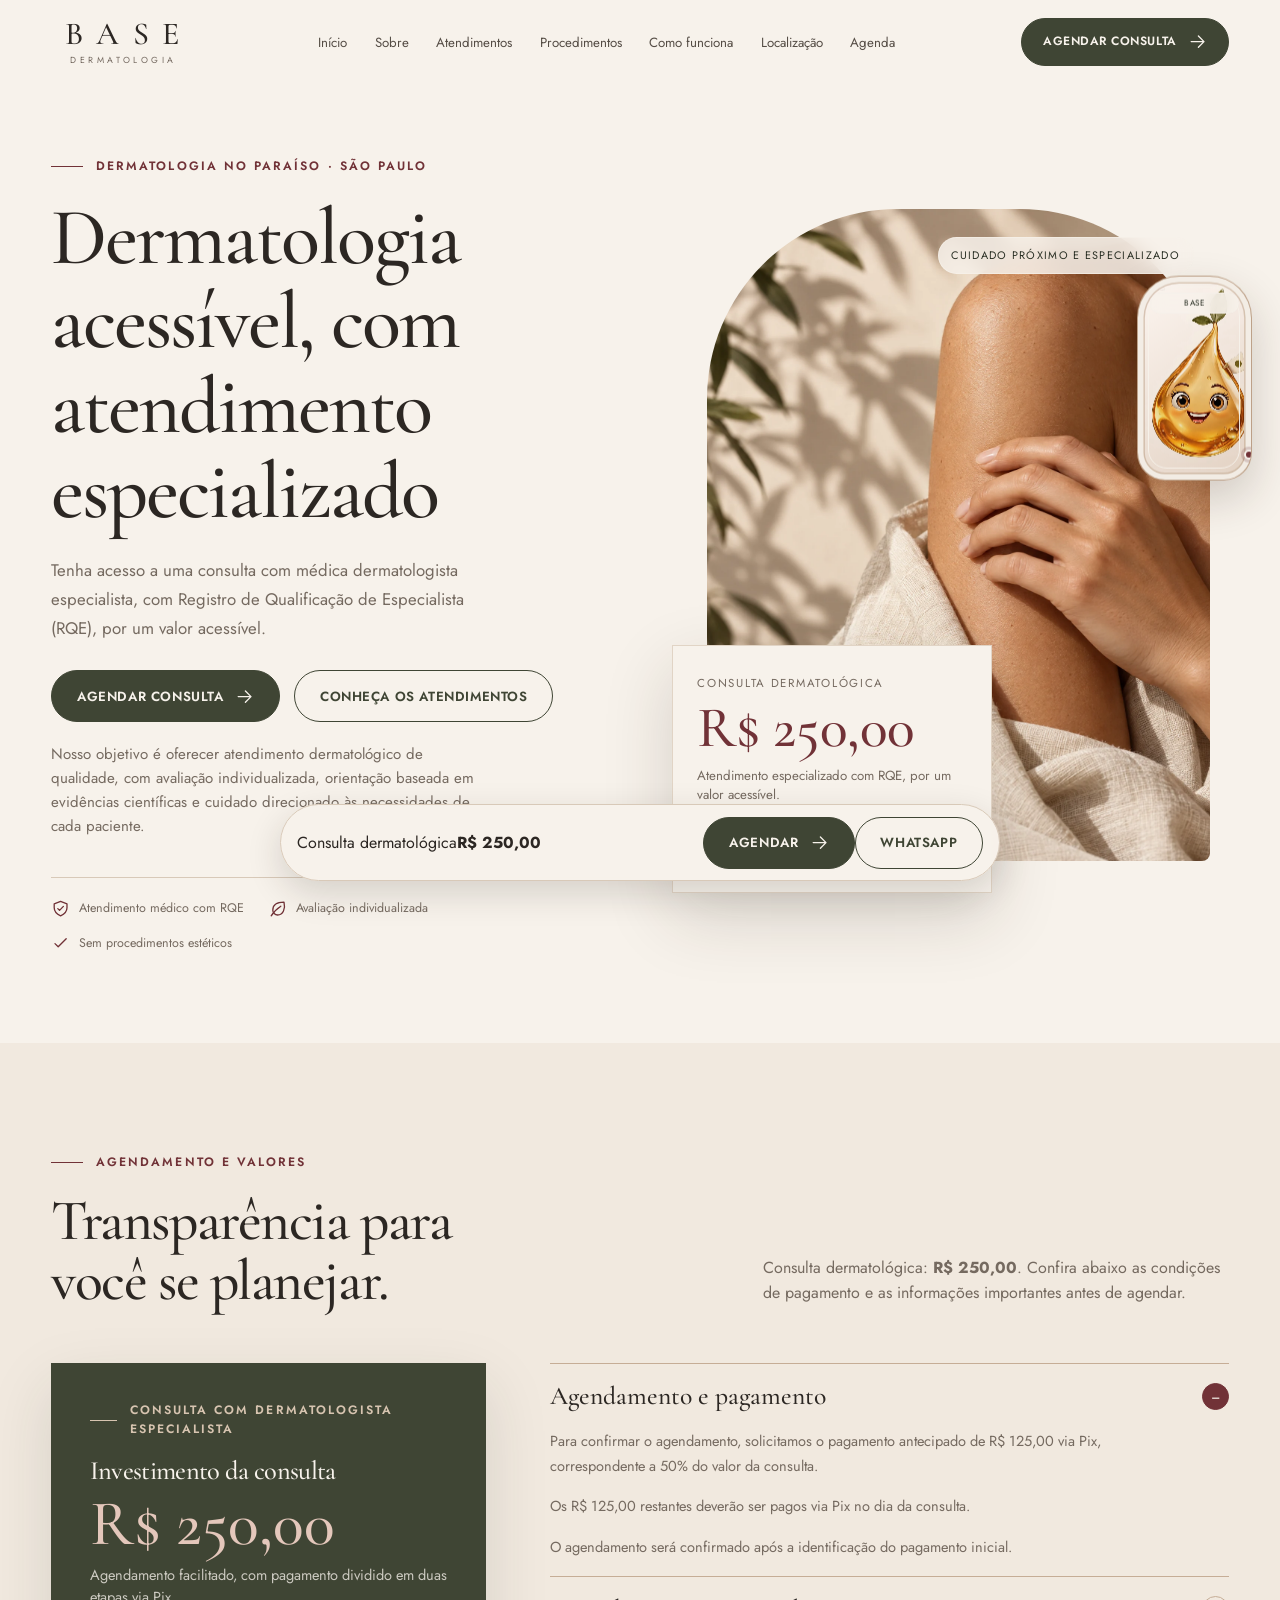
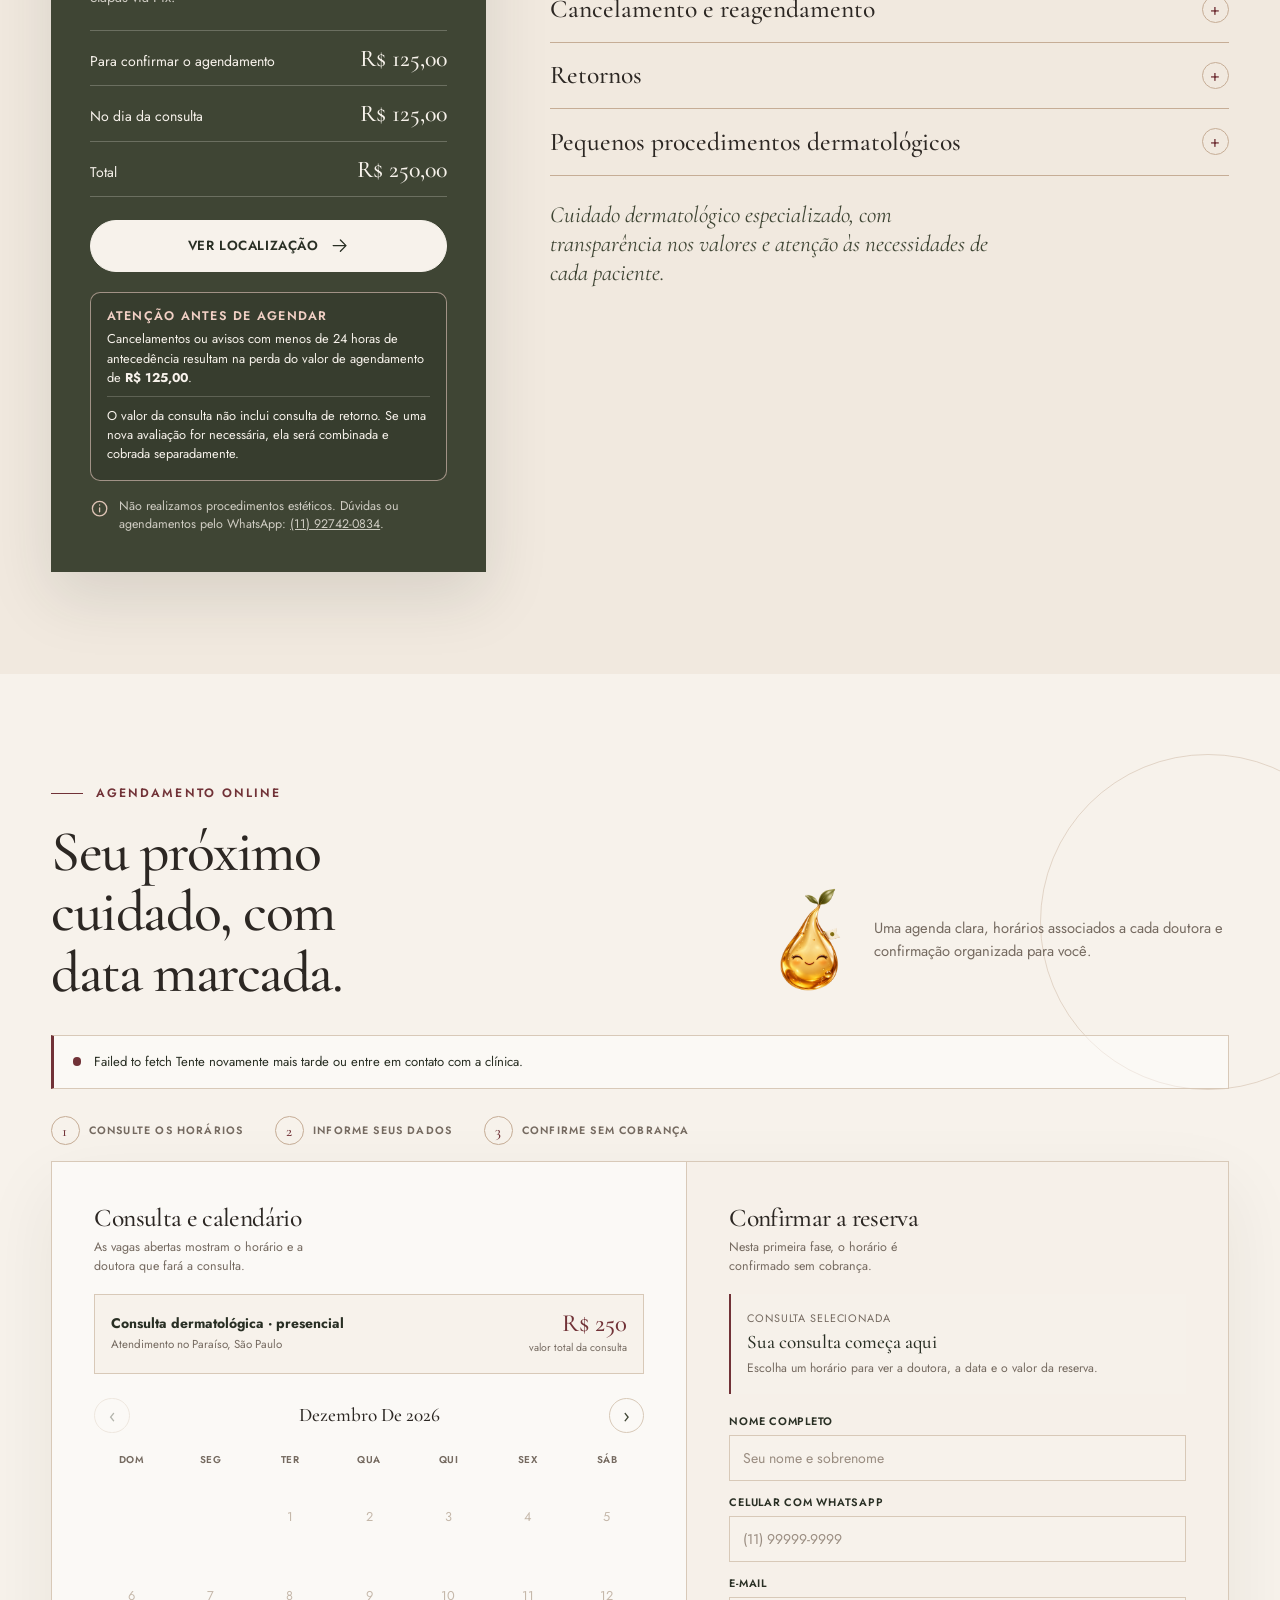
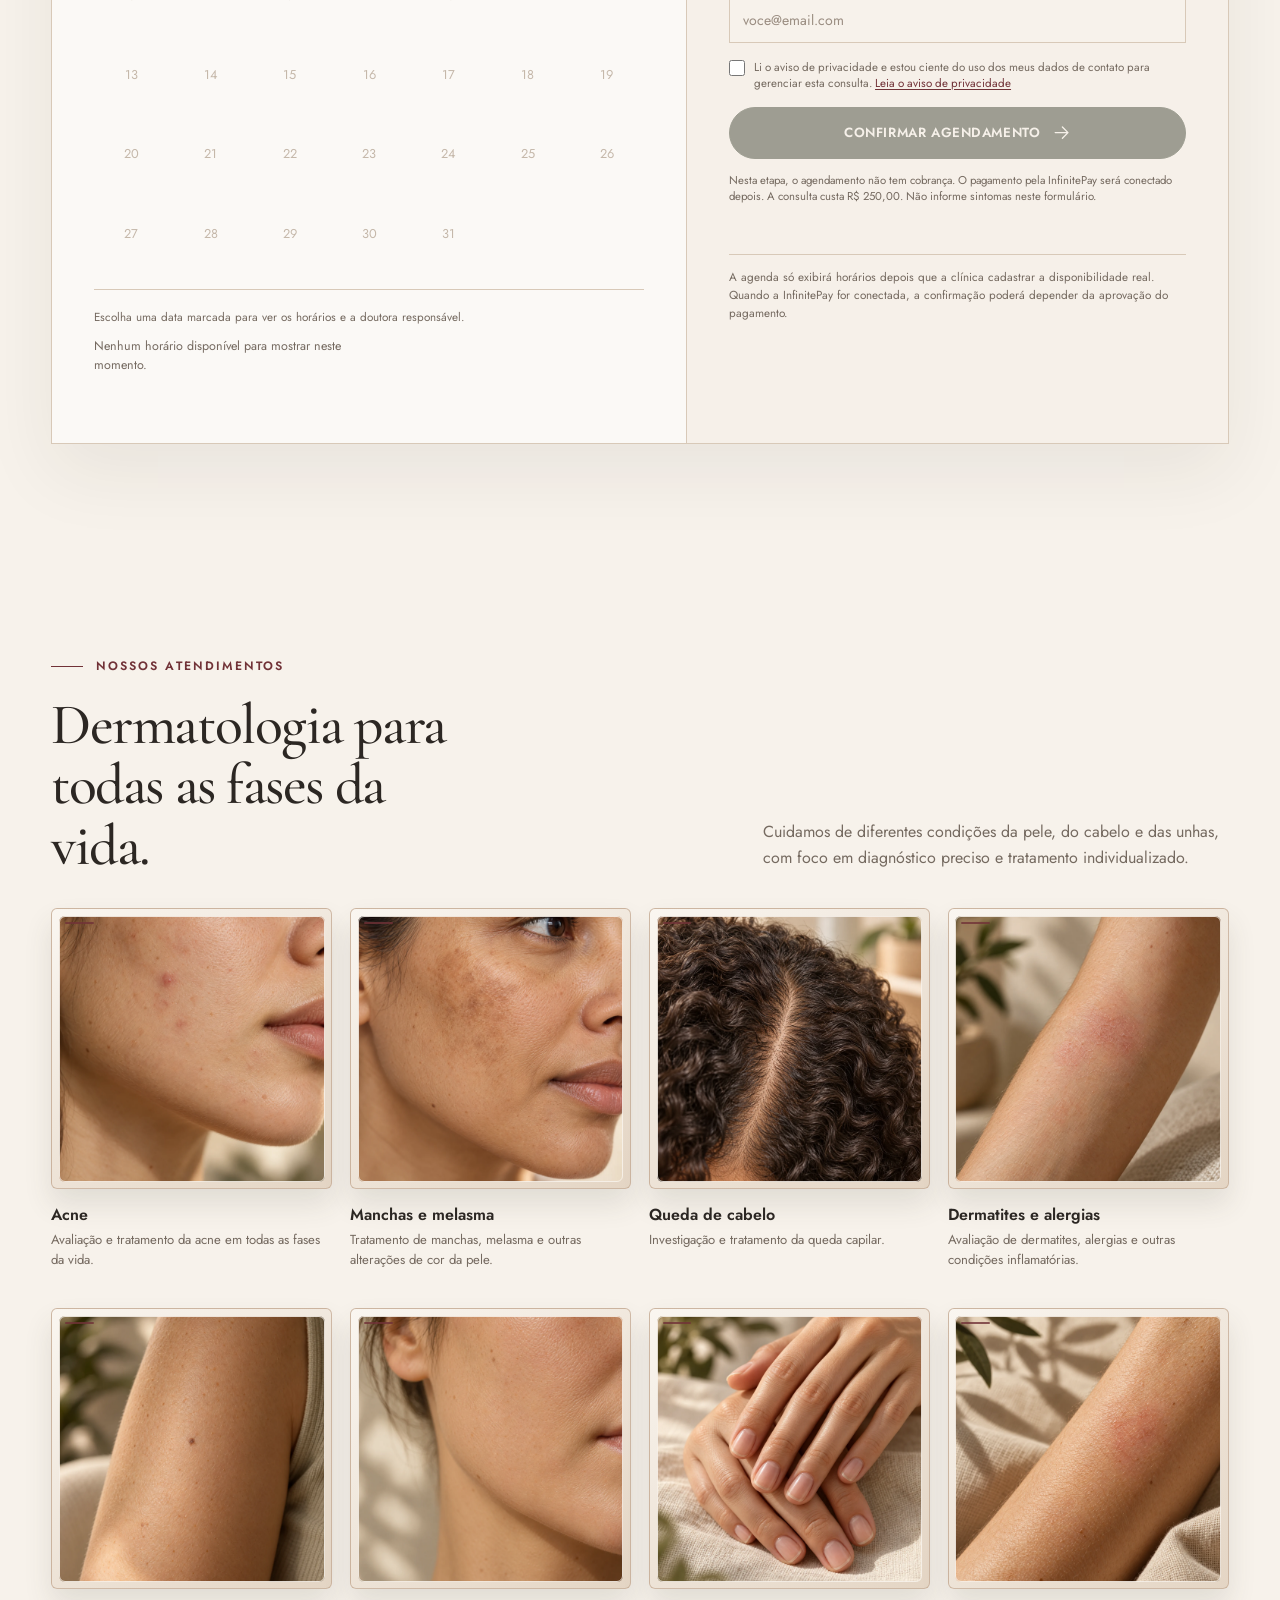
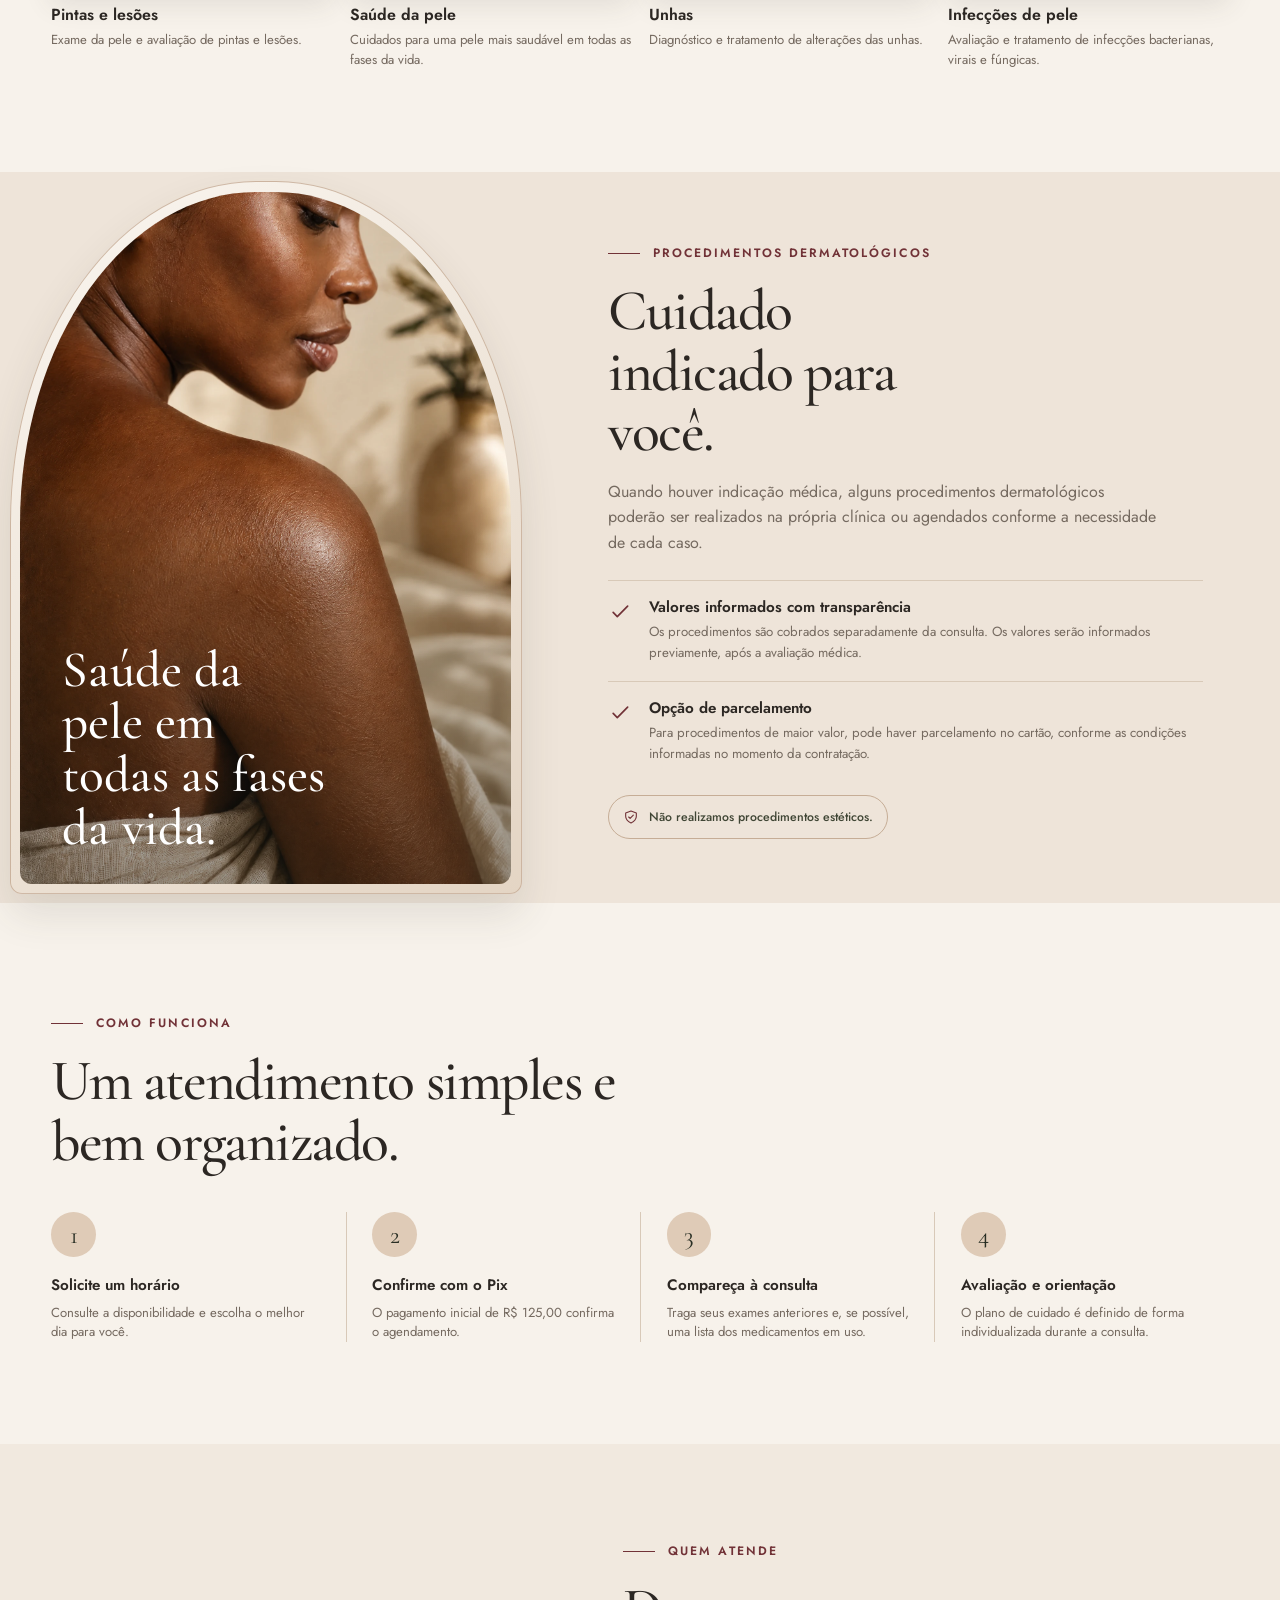
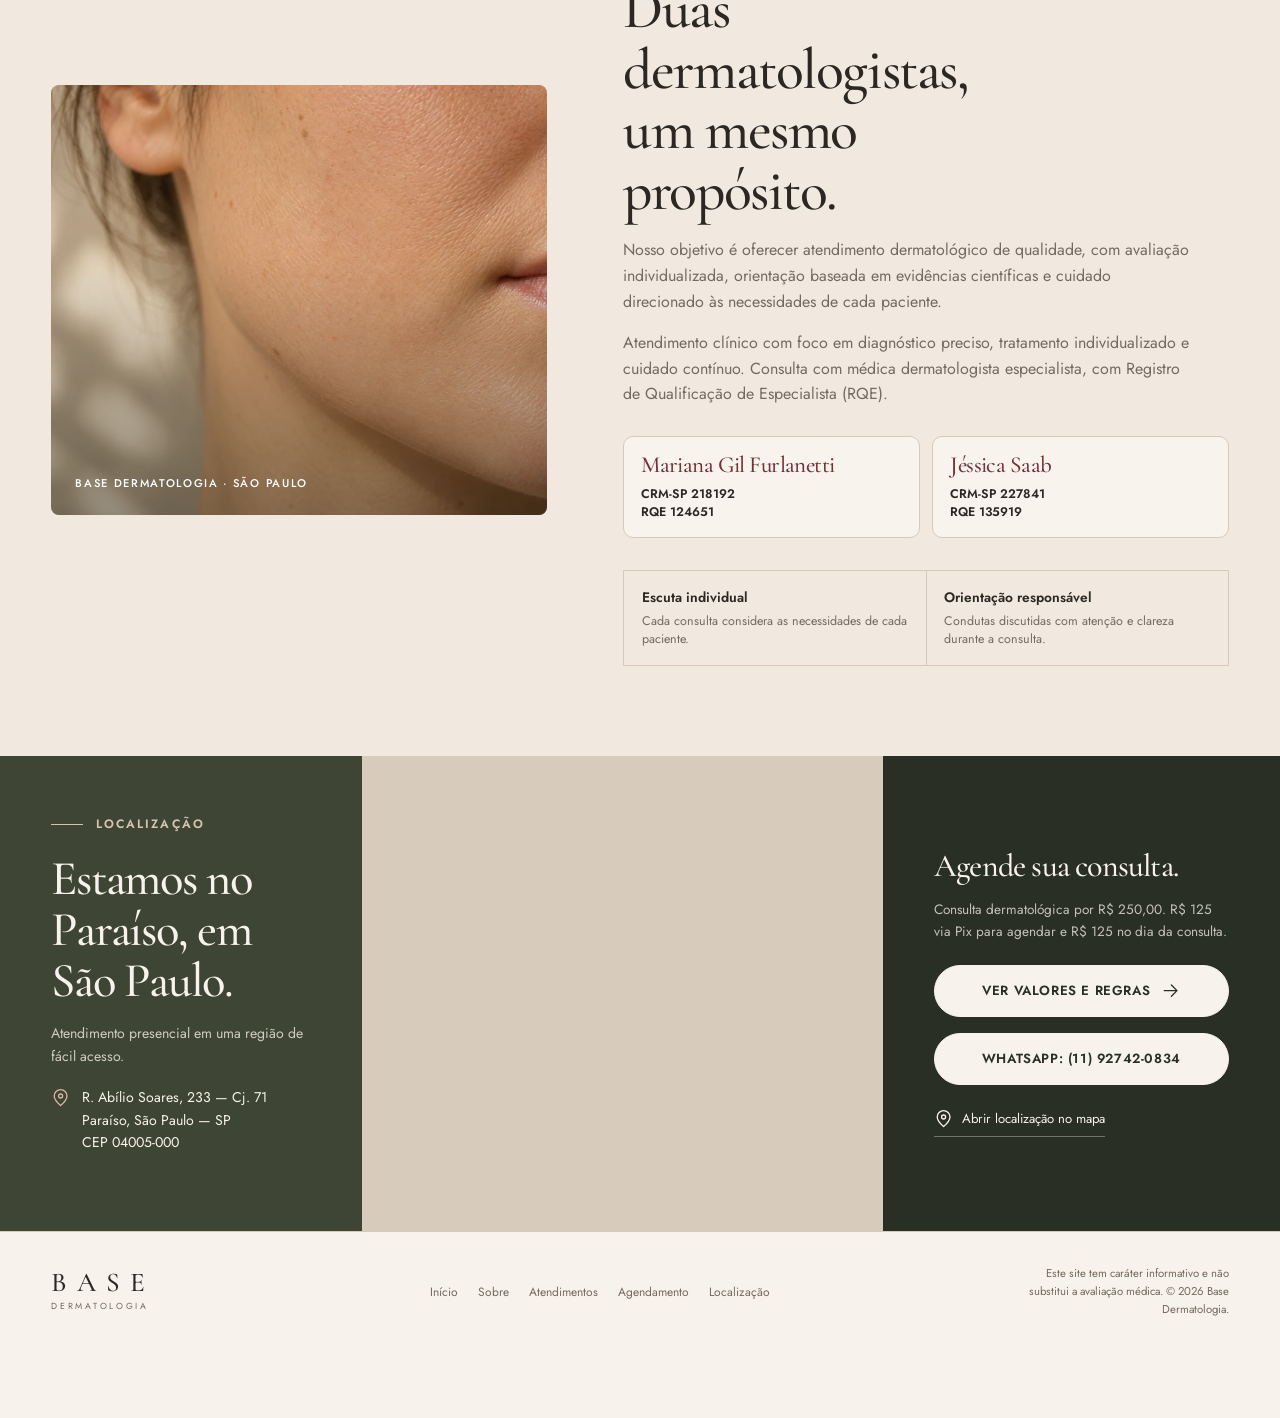
==== index.html @ edaff23e "Implementar agenda Supabase sem pagamento" ====
<!doctype html>
<html lang="pt-BR">
<head>
  <meta charset="utf-8">
  <meta name="viewport" content="width=device-width, initial-scale=1">
  <meta name="theme-color" content="#f7f2eb">
  <meta name="description" content="Dermatologia acessível, com atendimento especializado e cuidado individualizado. Consulta dermatológica por R$ 250,00 no Paraíso, São Paulo.">
  <meta property="og:title" content="Base Dermatologia | Cuidado especializado e acessível">
  <meta property="og:description" content="Atendimento dermatológico de qualidade, com avaliação individualizada e transparência nos valores.">
  <meta property="og:type" content="website">
  <title>Base Dermatologia | Dermatologia acessível, com atendimento especializado</title>
  <link rel="preconnect" href="https://fonts.googleapis.com">
  <link rel="preconnect" href="https://fonts.gstatic.com" crossorigin>
  <link href="https://fonts.googleapis.com/css2?family=Cormorant+Garamond:wght@400;500;600&family=Jost:wght@300;400;500;600&display=swap" rel="stylesheet">
  <link rel="icon" href="data:image/svg+xml,%3Csvg xmlns='http://www.w3.org/2000/svg' viewBox='0 0 64 64'%3E%3Crect width='64' height='64' rx='16' fill='%233f4534'/%3E%3Ctext x='32' y='44' font-family='Georgia,serif' font-size='38' text-anchor='middle' fill='%23f7f2eb'%3EB%3C/text%3E%3C/svg%3E">
  <link rel="stylesheet" href="./styles/agenda.css">
  <style>
    :root{--paper:#f7f2eb;--cream:#f1e9df;--sand:#e4d5c4;--clay:#c6ad96;--olive:#3f4534;--olive-deep:#292f24;--wine:#713237;--ink:#2c2723;--muted:#756a60;--line:#d8c9b8;--serif:"Cormorant Garamond",Georgia,"Times New Roman",serif;--sans:"Jost","Helvetica Neue",Arial,sans-serif;--wrap:1280px;--gutter:clamp(1.2rem,4vw,3.5rem);--radius:8px}
    *,*::before,*::after{box-sizing:border-box}html{scroll-behavior:smooth;scroll-padding-top:92px;-webkit-text-size-adjust:100%}body{margin:0;background:var(--paper);color:var(--ink);font:16px/1.6 var(--sans);-webkit-font-smoothing:antialiased;text-rendering:optimizeLegibility}body.menu-open{overflow:hidden}img{display:block;max-width:100%}a{color:inherit}button{font:inherit}h1,h2,h3,p{margin-top:0}h1,h2,h3{font-family:var(--serif);font-weight:500;line-height:1.05;letter-spacing:-.025em}h1{font-size:clamp(3.3rem,6.3vw,6rem);max-width:11ch;margin-bottom:1.45rem}h2{font-size:clamp(2.7rem,4.5vw,4.4rem);margin-bottom:1rem}h3{font-size:1.65rem;margin-bottom:.45rem}p{margin-bottom:1rem}:focus-visible{outline:2px solid var(--wine);outline-offset:4px;border-radius:3px}.wrap{width:min(100%,var(--wrap));margin-inline:auto;padding-inline:var(--gutter)}.sr-only{position:absolute;width:1px;height:1px;padding:0;margin:-1px;overflow:hidden;clip:rect(0,0,0,0);white-space:nowrap;border:0}.icon{width:1.2rem;height:1.2rem;flex:none;fill:none;stroke:currentColor;stroke-width:1.65;stroke-linecap:round;stroke-linejoin:round}.eyebrow{display:inline-flex;align-items:center;gap:.8rem;color:var(--wine);font-size:.76rem;font-weight:600;letter-spacing:.17em;text-transform:uppercase;margin-bottom:1.15rem}.eyebrow::before{content:"";width:2rem;height:1px;background:currentColor}.btn{min-height:52px;display:inline-flex;align-items:center;justify-content:center;gap:.7rem;padding:.82rem 1.55rem;border:1px solid var(--olive);border-radius:999px;background:var(--olive);color:var(--paper);font-size:.83rem;font-weight:600;letter-spacing:.045em;text-decoration:none;text-transform:uppercase;transition:background .2s,border-color .2s,color .2s,transform .2s}.btn:hover{background:var(--olive-deep);border-color:var(--olive-deep);transform:translateY(-1px)}.btn--outline{background:transparent;color:var(--olive)}.btn--outline:hover{background:var(--olive);color:var(--paper)}.btn--light{background:var(--paper);border-color:var(--paper);color:var(--olive-deep)}.btn--light:hover{background:var(--sand);border-color:var(--sand);color:var(--olive-deep)}

    /* Header */
    .site-header{position:sticky;top:0;z-index:30;background:rgba(247,242,235,.95);backdrop-filter:blur(16px);border-bottom:1px solid transparent;transition:border-color .25s,box-shadow .25s}.site-header.is-scrolled{border-color:var(--line);box-shadow:0 8px 28px rgba(40,32,24,.05)}.header-inner{min-height:84px;display:flex;align-items:center;justify-content:space-between;gap:1.5rem}.brand{display:inline-flex;flex-direction:column;align-items:center;text-decoration:none;line-height:1;color:var(--ink);min-width:130px}.brand-name{font:500 2rem/.9 var(--serif);letter-spacing:.42em;padding-left:.42em}.brand-sub{font-size:.55rem;letter-spacing:.39em;padding-left:.39em;color:var(--muted);margin-top:.45rem}.main-nav ul{display:flex;align-items:center;gap:clamp(1rem,2.15vw,2.2rem);list-style:none;margin:0;padding:0}.main-nav a{position:relative;text-decoration:none;font-size:.83rem;color:#554d45;padding:.55rem 0;white-space:nowrap}.main-nav a::after{position:absolute;content:"";inset-inline:0;bottom:.15rem;height:1px;background:var(--wine);transform:scaleX(0);transform-origin:left;transition:transform .2s}.main-nav a:hover::after{transform:scaleX(1)}.header-cta{min-height:46px;padding-inline:1.3rem;font-size:.75rem;white-space:nowrap}.menu-toggle{display:none;width:44px;height:44px;align-items:center;justify-content:center;border:1px solid var(--line);border-radius:50%;background:transparent;color:var(--olive);cursor:pointer}

    /* Hero */
    .hero{overflow:hidden;padding:clamp(2.2rem,5vw,5rem) 0 clamp(4rem,7vw,7rem)}.hero-grid{display:grid;grid-template-columns:minmax(0,1fr) minmax(390px,.9fr);gap:clamp(2.6rem,6vw,6.6rem);align-items:center}.hero-copy .lead{max-width:46ch;color:var(--muted);font-size:clamp(1.05rem,1.28vw,1.22rem);line-height:1.7;margin:0 0 1.75rem}.hero-copy .purpose{max-width:48ch;color:var(--muted);font-size:.94rem;margin:1.25rem 0 0}.hero-actions{display:flex;flex-wrap:wrap;align-items:center;gap:.9rem}.hero-proof{display:flex;flex-wrap:wrap;gap:1rem 1.5rem;margin:2.4rem 0 0;padding:1.3rem 0 0;border-top:1px solid var(--line);list-style:none}.hero-proof li{display:flex;align-items:center;gap:.55rem;color:var(--muted);font-size:.78rem;line-height:1.35}.hero-proof .icon{color:var(--wine);width:1.2rem;height:1.2rem}.hero-visual{position:relative;min-width:0;padding:0 1.2rem 2rem 0}.hero-photo{position:relative;z-index:0;display:block;width:100%;height:clamp(470px,51vw,660px);object-fit:cover;object-position:center;border-radius:190px 190px var(--radius) var(--radius);background:var(--sand)}.site-mascot-frame{position:fixed;z-index:24;top:42%;right:clamp(.8rem,2.2vw,2rem);width:clamp(92px,9vw,126px);aspect-ratio:9/16;padding:.42rem;border:1px solid rgba(183,153,128,.9);border-radius:42px 42px 28px 28px;background:linear-gradient(145deg,#fffaf3,#e4d5c4);box-shadow:0 18px 45px rgba(48,36,23,.2),inset 0 0 0 .34rem rgba(247,242,235,.9),inset 0 0 0 .43rem rgba(183,153,128,.5);transform:translateY(-50%);overflow:hidden;transition:transform .25s,box-shadow .25s}.site-mascot-frame::before{position:absolute;z-index:2;inset:.65rem;content:"";border:1px solid rgba(247,242,235,.92);border-radius:30px 30px 19px 19px;pointer-events:none}.site-mascot-frame::after{position:absolute;z-index:3;right:-.18rem;bottom:1.25rem;width:.62rem;height:.62rem;content:"";border:2px solid var(--paper);border-radius:50%;background:var(--wine);box-shadow:0 0 0 3px rgba(113,50,55,.2)}.site-mascot-frame video{display:block;width:100%;height:100%;object-fit:cover;border-radius:32px 32px 21px 21px;background:#fff;mix-blend-mode:multiply}.site-mascot-label{position:absolute;z-index:4;top:1rem;left:.75rem;right:.75rem;padding:.32rem .35rem;border:1px solid rgba(247,242,235,.8);border-radius:999px;background:rgba(247,242,235,.88);color:var(--olive-deep);font-size:.51rem;letter-spacing:.08em;line-height:1.1;text-align:center;text-transform:uppercase;backdrop-filter:blur(8px)}.photo-caption{position:absolute;z-index:3;top:1.8rem;right:2.2rem;padding:.55rem .8rem;border:1px solid rgba(247,242,235,.62);border-radius:999px;background:rgba(247,242,235,.86);backdrop-filter:blur(10px);color:var(--olive-deep);font-size:.68rem;letter-spacing:.12em;text-transform:uppercase}.hero-price{position:absolute;z-index:2;left:-2.2rem;bottom:0;width:min(320px,80%);padding:1.45rem 1.5rem;background:var(--paper);box-shadow:0 24px 65px rgba(48,36,23,.16);border:1px solid rgba(216,201,184,.72)}.hero-price-label{color:var(--muted);font-size:.72rem;letter-spacing:.15em;text-transform:uppercase}.hero-price-value{font:500 3.6rem/1 var(--serif);color:var(--wine);margin:.35rem 0 .5rem}.hero-price-copy{font-size:.83rem;line-height:1.45;color:var(--muted);margin:0}.price-split{display:flex;gap:.6rem;align-items:flex-start;border-top:1px solid var(--line);padding-top:.8rem;margin-top:.9rem;font-size:.79rem;line-height:1.45;color:var(--ink)}.price-split .icon{color:var(--olive);margin-top:.1rem}

    /* Agendamento e informações */
    .booking{background:var(--cream);padding:clamp(4.5rem,8vw,7.4rem) 0}.section-heading{display:grid;grid-template-columns:minmax(0,1fr) minmax(240px,.72fr);gap:2rem 4rem;align-items:end;margin-bottom:clamp(2rem,4vw,3.5rem)}.section-heading h2{max-width:16ch;margin:0}.section-heading p{max-width:48ch;color:var(--muted);margin:0 0 .35rem}.booking-grid{display:grid;grid-template-columns:minmax(290px,.78fr) minmax(0,1.22fr);gap:clamp(2rem,5vw,5rem);align-items:start}.booking-card{position:sticky;top:110px;padding:clamp(1.6rem,3vw,2.4rem);background:var(--olive);color:var(--paper);box-shadow:0 24px 60px rgba(42,47,36,.13)}.booking-card .eyebrow{color:#d7c4b0}.booking-card h3{font-size:1.65rem;color:var(--paper);margin-bottom:.35rem}.booking-price{font:500 clamp(3.5rem,5vw,4.5rem)/1 var(--serif);color:#e4c7bb;margin:.3rem 0 .55rem}.booking-card .sub{color:rgba(247,242,235,.77);font-size:.91rem;line-height:1.5;margin-bottom:1.35rem}.payment-list{display:grid;list-style:none;margin:0 0 1.4rem;padding:0;border-top:1px solid rgba(247,242,235,.24)}.payment-list li{display:flex;justify-content:space-between;gap:1rem;align-items:baseline;padding:.8rem 0;border-bottom:1px solid rgba(247,242,235,.24);font-size:.88rem}.payment-list strong{font:500 1.5rem var(--serif);white-space:nowrap;color:var(--paper)}.booking-card .btn{width:100%}.booking-card .notice{display:flex;align-items:flex-start;gap:.65rem;margin:1rem 0 0;color:rgba(247,242,235,.78);font-size:.78rem;line-height:1.45}.booking-card .notice .icon{color:#dec3b5;margin-top:.1rem}.booking-alert{margin:1.25rem 0 0;padding:1rem 1rem 1.05rem;border:1px solid rgba(228,199,187,.62);border-radius:10px;background:rgba(41,47,36,.34);color:var(--paper);font-size:.8rem;line-height:1.5}.booking-alert strong{display:block;margin-bottom:.35rem;color:#f1d0c5;font:600 .78rem/1.2 var(--sans);letter-spacing:.1em;text-transform:uppercase}.booking-alert p{margin:0}.booking-alert p+p{margin-top:.55rem;padding-top:.55rem;border-top:1px solid rgba(247,242,235,.2)}.policy-list details{border-bottom:1px solid var(--clay)}.policy-list details:first-child{border-top:1px solid var(--clay)}.policy-list summary{display:flex;align-items:center;justify-content:space-between;gap:1rem;cursor:pointer;list-style:none;padding:1.08rem 0;font:500 clamp(1.35rem,2vw,1.75rem)/1.2 var(--serif);color:var(--ink)}.policy-list summary::-webkit-details-marker{display:none}.policy-list summary::after{content:"+";display:grid;place-items:center;flex:none;width:27px;height:27px;border:1px solid var(--clay);border-radius:50%;font:1rem var(--sans);color:var(--wine);transition:background .2s,color .2s}.policy-list details[open] summary::after{content:"−";background:var(--wine);border-color:var(--wine);color:var(--paper)}.policy-copy{max-width:68ch;padding:0 2.7rem 1rem 0;color:var(--muted);font-size:.91rem;line-height:1.7}.policy-copy p:last-child{margin-bottom:0}.policy-close{font:italic 1.45rem/1.25 var(--serif);color:var(--olive);max-width:45ch;margin:1.6rem 0 0}

    /* Atendimentos */
    .services{padding:clamp(4.5rem,8vw,7.8rem) 0}.services .section-heading{margin-bottom:2rem}.service-grid{display:grid;grid-template-columns:repeat(4,minmax(0,1fr));gap:2.4rem 1.1rem}.service-card{min-width:0}.service-card figure{margin:0}.service-media{position:relative;aspect-ratio:.88/1;padding:.42rem;border:1px solid rgba(198,173,150,.82);border-radius:48% 48% 10px 10px;background:linear-gradient(145deg,#faf6f0 0%,#e4d5c4 100%);box-shadow:0 15px 28px rgba(63,69,52,.12);overflow:hidden;isolation:isolate;transition:transform .35s,box-shadow .35s}.service-media::before{position:absolute;z-index:2;inset:.42rem;content:"";border:1px solid rgba(247,242,235,.88);border-radius:inherit;pointer-events:none}.service-media::after{position:absolute;z-index:3;top:.78rem;left:.8rem;width:1.8rem;height:2px;content:"";background:var(--wine);opacity:.8;pointer-events:none}.service-image{width:100%;height:100%;object-fit:cover;border-radius:inherit;background:var(--sand);transition:transform .5s,filter .4s}.service-card:hover .service-media{transform:translateY(-4px);box-shadow:0 22px 38px rgba(63,69,52,.18)}.service-card:hover .service-image{transform:scale(1.035);filter:saturate(1.05)}.service-card:nth-child(4n+2) .service-media,.service-card:nth-child(4n+2) .service-media::before,.service-card:nth-child(4n+2) .service-image{border-radius:48% 48% 48% 10px}.service-card:nth-child(4n+3) .service-media,.service-card:nth-child(4n+3) .service-media::before,.service-card:nth-child(4n+3) .service-image{border-radius:48% 10px 48% 48%}.service-card:nth-child(4n) .service-media,.service-card:nth-child(4n) .service-media::before,.service-card:nth-child(4n) .service-image{border-radius:10px 48% 48% 48%}.service-card h3{font:600 1rem/1.2 var(--sans);letter-spacing:0;margin:1rem 0 .35rem}.service-card p{font-size:.82rem;line-height:1.5;color:var(--muted);margin:0}

    /* Procedimentos */
    .procedures{display:grid;grid-template-columns:minmax(280px,.83fr) minmax(0,1.17fr);min-height:510px;background:#eee4d9}.procedures-photo{position:relative;min-height:490px;margin:.6rem;padding:.58rem;border:1px solid rgba(198,173,150,.82);border-radius:48% 48% 12px 12px;background:linear-gradient(145deg,#faf6f0 0%,#e4d5c4 100%);box-shadow:0 20px 40px rgba(63,69,52,.12);overflow:hidden}.procedures-photo img{position:absolute;inset:.58rem;width:calc(100% - 1.16rem);height:calc(100% - 1.16rem);border-radius:inherit;object-fit:cover;object-position:center}.procedures-photo::after{position:absolute;inset:.58rem;content:"";border-radius:inherit;background:linear-gradient(0deg,rgba(29,31,23,.43),transparent 58%);pointer-events:none}.procedures-photo blockquote{position:absolute;z-index:1;left:clamp(1.5rem,4vw,4rem);bottom:clamp(1.5rem,3vw,3rem);max-width:11ch;margin:0;color:white;font:500 clamp(2.3rem,4vw,4rem)/1.03 var(--serif)}.procedures-copy{align-self:center;padding:clamp(2.3rem,5vw,5.2rem) clamp(1.5rem,6vw,6rem)}.procedures-copy h2{max-width:14ch}.procedures-copy .intro{max-width:55ch;color:var(--muted);margin-bottom:1.5rem}.procedure-note{display:grid;grid-template-columns:auto 1fr;gap:1rem;border-top:1px solid var(--line);padding:1.1rem 0}.procedure-note .icon{width:1.55rem;height:1.55rem;color:var(--wine);margin-top:.1rem}.procedure-note h3{font:600 .95rem/1.3 var(--sans);letter-spacing:0;margin:0 0 .25rem}.procedure-note p{font-size:.83rem;color:var(--muted);line-height:1.55;margin:0}.no-aesthetic{display:inline-flex;align-items:center;gap:.6rem;margin-top:.85rem;padding:.7rem .9rem;border:1px solid var(--clay);border-radius:999px;color:var(--olive);font-size:.77rem;font-weight:500}.no-aesthetic .icon{width:1rem;height:1rem;color:var(--wine)}

    /* Jornada */
    .steps{padding:clamp(4.5rem,8vw,7rem) 0;background:var(--paper)}.steps .section-heading{display:block;margin-bottom:2.5rem}.steps .section-heading h2{max-width:22ch}.steps-list{display:grid;grid-template-columns:repeat(4,minmax(0,1fr));gap:0;list-style:none;margin:0;padding:0}.steps-list li{padding:0 clamp(1rem,2vw,2rem);border-left:1px solid var(--line)}.steps-list li:first-child{padding-left:0;border-left:0}.step-number{display:grid;place-items:center;width:2.8rem;height:2.8rem;border-radius:50%;background:#dfcbb7;color:var(--olive-deep);font:1.55rem var(--serif);margin-bottom:1.2rem}.steps-list h3{font:600 .95rem/1.3 var(--sans);letter-spacing:0;margin-bottom:.4rem}.steps-list p{font-size:.82rem;color:var(--muted);line-height:1.5;margin:0}

    /* Sobre */
    .about{padding:clamp(4rem,7vw,6.7rem) 0;background:var(--cream)}.about-grid{display:grid;grid-template-columns:minmax(270px,.9fr) minmax(0,1.1fr);gap:clamp(2rem,6vw,6rem);align-items:center}.about-visual{position:relative;min-height:430px;overflow:hidden;border-radius:var(--radius)}.about-visual img{position:absolute;inset:0;width:100%;height:100%;object-fit:cover}.about-visual::after{position:absolute;inset:0;content:"";background:linear-gradient(0deg,rgba(34,36,27,.42),transparent 60%)}.about-visual span{position:absolute;z-index:1;left:1.5rem;bottom:1.4rem;color:white;font-size:.7rem;font-weight:500;letter-spacing:.15em;text-transform:uppercase}.about-copy h2{max-width:13ch}.about-copy>p{max-width:57ch;color:var(--muted)}.doctor-list{display:grid;grid-template-columns:repeat(2,minmax(0,1fr));gap:.8rem;margin-top:1.8rem}.doctor-card{padding:1rem 1.05rem;border:1px solid var(--line);border-radius:10px;background:rgba(255,252,248,.58)}.doctor-card h3{margin:0;color:var(--wine);font:500 clamp(1.15rem,1.8vw,1.45rem)/1.1 var(--serif)}.doctor-card p{margin:.45rem 0 0;color:var(--muted);font-size:.78rem;line-height:1.45}.doctor-card strong{color:var(--ink);font-weight:600}.about-values{display:grid;grid-template-columns:1fr 1fr;gap:1px;margin-top:2rem;background:var(--line);border:1px solid var(--line)}.value{padding:1.1rem;background:var(--cream)}.value h3{font:600 .86rem/1.3 var(--sans);letter-spacing:0;margin:0 0 .3rem}.value p{color:var(--muted);font-size:.78rem;line-height:1.45;margin:0}

    /* Localização e rodapé */
    .visit{display:grid;grid-template-columns:minmax(260px,.82fr) minmax(320px,1.18fr) minmax(280px,.9fr);min-height:430px;background:var(--olive);color:var(--paper)}.visit-info{align-self:center;padding:clamp(2rem,4vw,4rem)}.visit-info .eyebrow{color:#d7c4b0}.visit-info h2{color:var(--paper);font-size:clamp(2.6rem,3.8vw,3.8rem);max-width:10ch}.visit-info p{color:rgba(247,242,235,.78);font-size:.88rem}.visit-info address{display:flex;align-items:flex-start;gap:.7rem;margin:1.2rem 0 1.6rem;color:var(--paper);font-size:.88rem;font-style:normal}.visit-info address .icon{color:#d7b5a4;margin-top:.1rem}.visit-map{min-height:430px;background:#d7cbbb}.visit-map iframe{width:100%;height:100%;min-height:430px;border:0;filter:grayscale(.35) sepia(.15) saturate(.7)}.visit-cta{display:flex;flex-direction:column;justify-content:center;gap:1rem;padding:clamp(2rem,4vw,4rem);background:var(--olive-deep)}.visit-cta h3{font-size:2rem;color:var(--paper);margin-bottom:0}.visit-cta p{color:rgba(247,242,235,.75);font-size:.85rem;margin:0 0 .4rem}.visit-cta .btn{width:100%}.map-link{display:inline-flex;align-items:center;justify-content:center;gap:.55rem;color:var(--paper);font-size:.82rem;text-decoration:none;border-bottom:1px solid rgba(247,242,235,.35);padding:.45rem 0;align-self:flex-start}.map-link:hover{color:#e4c7bb}.footer{padding:2rem 0 calc(2rem + 68px);background:var(--paper);border-top:1px solid var(--line)}.footer-inner{display:grid;grid-template-columns:auto 1fr auto;gap:2rem;align-items:center}.footer .brand{align-items:flex-start}.footer .brand-name{font-size:1.7rem;padding-left:0;letter-spacing:.36em}.footer .brand-sub{padding-left:0;letter-spacing:.31em}.footer-nav{display:flex;flex-wrap:wrap;justify-content:center;gap:.5rem 1.25rem;list-style:none;margin:0;padding:0}.footer-nav a{font-size:.75rem;color:var(--muted);text-decoration:none}.footer-nav a:hover{color:var(--wine)}.footer-fine{max-width:30ch;font-size:.71rem;color:var(--muted);text-align:right;margin:0}.mobile-booking{position:fixed;inset:auto 1.2rem calc(1.2rem + env(safe-area-inset-bottom));z-index:25;display:flex;align-items:center;justify-content:space-between;gap:.65rem;width:min(720px,calc(100% - 2.4rem));margin-inline:auto;padding:.7rem 1rem;background:rgba(247,242,235,.98);border:1px solid var(--line);border-radius:999px;box-shadow:0 12px 35px rgba(40,32,24,.16);backdrop-filter:blur(14px)}

    @media(max-width:1080px){.header-inner{min-height:76px}.main-nav ul{gap:1rem}.main-nav a{font-size:.76rem}.hero-grid{grid-template-columns:minmax(0,1fr) minmax(340px,.9fr);gap:3rem}.hero-price{left:-1.2rem}.visit{grid-template-columns:minmax(240px,.8fr) minmax(280px,1fr)}.visit-cta{grid-column:1/-1;display:grid;grid-template-columns:1fr 1fr;align-items:center}.visit-cta h3,.visit-cta p{grid-column:1}.visit-cta .btn,.visit-cta .map-link{grid-column:2}.visit-cta .btn{grid-row:1}.visit-cta .map-link{grid-row:2}}
    @media(max-width:820px){.header-inner{min-height:70px}.header-cta{display:none}.menu-toggle{display:inline-flex}.main-nav{position:fixed;inset:70px 0 auto;z-index:40;padding:1rem var(--gutter) 1.5rem;background:var(--paper);border-bottom:1px solid var(--line);box-shadow:0 20px 30px rgba(40,32,24,.08);opacity:0;visibility:hidden;transform:translateY(-8px);transition:opacity .2s,visibility .2s,transform .2s}.main-nav.is-open{opacity:1;visibility:visible;transform:none}.main-nav ul{display:grid;gap:0}.main-nav a{display:block;padding:.9rem 0;border-bottom:1px solid var(--line);font-size:.95rem}.main-nav a::after{display:none}.hero{padding-top:2.1rem}.hero-grid{grid-template-columns:1fr;gap:2.5rem}.hero-copy{max-width:680px}h1{max-width:13ch;font-size:clamp(3.3rem,9vw,5.5rem)}.hero-visual{width:min(100%,660px);margin-inline:auto;padding-left:.5rem}.hero-photo{height:clamp(420px,88vw,620px)}.hero-price{left:0;width:min(320px,84%)}.booking-grid{grid-template-columns:1fr;gap:2rem}.booking-card{position:static}.section-heading{grid-template-columns:1fr;gap:1rem}.section-heading p{max-width:60ch}.service-grid{grid-template-columns:repeat(2,minmax(0,1fr));gap:1.7rem 1rem}.procedures{grid-template-columns:.8fr 1.2fr}.procedures-photo{min-height:520px}.procedures-copy{padding:2.5rem 1.8rem}.steps-list{grid-template-columns:1fr 1fr;row-gap:2.2rem}.steps-list li:nth-child(3){padding-left:0;border-left:0}.about-grid{grid-template-columns:1fr;gap:2.5rem}.about-visual{min-height:390px}.visit{grid-template-columns:1fr 1fr}.visit-info{padding:2.2rem}.visit-map,.visit-map iframe{min-height:380px}.footer-inner{grid-template-columns:auto 1fr;gap:1.5rem}.footer-nav{justify-content:flex-end}.footer-fine{grid-column:1/-1;text-align:left;max-width:none}}
    @media(max-width:560px){.site-mascot-frame{top:auto;right:.65rem;bottom:calc(5.8rem + env(safe-area-inset-bottom));width:78px;border-radius:28px 28px 19px 19px;transform:none;padding:.3rem;box-shadow:0 12px 28px rgba(48,36,23,.18),inset 0 0 0 .25rem rgba(247,242,235,.92),inset 0 0 0 .33rem rgba(183,153,128,.48)}.site-mascot-frame::before{inset:.48rem;border-radius:20px 20px 13px 13px}.site-mascot-frame::after{right:-.12rem;bottom:.85rem;width:.48rem;height:.48rem}.site-mascot-label{top:.7rem;left:.5rem;right:.5rem;font-size:.44rem}.site-mascot-frame video{border-radius:21px 21px 14px 14px}body{font-size:15px}h1{font-size:clamp(3rem,13vw,4.5rem);max-width:12ch;line-height:.98}h2{font-size:clamp(2.5rem,11vw,3.4rem)}.brand{min-width:116px}.brand-name{font-size:1.8rem}.hero{padding:1.6rem 0 4rem}.hero-grid{gap:2rem}.hero-copy .lead{font-size:1.02rem}.hero-actions{align-items:stretch;flex-direction:column}.hero-actions .btn{width:100%}.hero-proof{gap:.85rem 1rem;margin-top:1.7rem}.hero-proof li{width:calc(50% - .5rem);font-size:.75rem}.hero-visual{padding:0 0 1.5rem}.hero-photo{height:118vw;max-height:520px;min-height:380px;border-radius:140px 140px 5px 5px}photo-caption{top:1rem;right:.8rem;font-size:.6rem}.hero-price{left:.65rem;bottom:0;width:min(310px,88%);padding:1.1rem 1.2rem}.hero-price-value{font-size:3.2rem}.booking,.services,.steps,.about{padding-block:4.3rem}.booking-grid{gap:1.6rem}.booking-card{padding:1.45rem}.payment-list li{font-size:.8rem}.payment-list strong{font-size:1.3rem}.policy-list summary{font-size:1.4rem}.policy-copy{padding-right:.3rem;font-size:.88rem}.service-grid{gap:1.6rem .8rem}.service-media{padding:.34rem;box-shadow:0 10px 20px rgba(63,69,52,.12)}.service-media::before{inset:.34rem}.service-media::after{top:.68rem;left:.68rem;width:1.35rem}.service-card h3{font-size:.9rem;margin-top:.7rem}.service-card p{font-size:.76rem}.procedures{grid-template-columns:1fr;gap:1.25rem;padding:1rem;background:#eee4d9}.procedures-photo{min-height:0;aspect-ratio:.96/1;margin:0;padding:.42rem;border-radius:48% 48% 12px 12px;box-shadow:0 15px 28px rgba(63,69,52,.14)}.procedures-photo img{inset:.42rem;width:calc(100% - .84rem);height:calc(100% - .84rem)}.procedures-photo::after{inset:.42rem}.procedures-photo blockquote{left:1.5rem;right:1.5rem;bottom:1.5rem;max-width:12ch;font-size:clamp(2.15rem,10vw,3.2rem)}.procedures-copy{padding:1.5rem .3rem 1.5rem}.procedure-note{gap:.75rem}.steps-list{grid-template-columns:1fr;gap:1.5rem}.steps-list li,.steps-list li:first-child,.steps-list li:nth-child(3){padding:0 0 0 1.2rem;border-left:1px solid var(--line)}.steps-list li:first-child{padding-left:1.2rem}.step-number{width:2.45rem;height:2.45rem;margin-bottom:.75rem}.about-visual{min-height:340px}.doctor-list{grid-template-columns:1fr}.about-values{grid-template-columns:1fr}.value{padding:.95rem}.visit{grid-template-columns:1fr}.visit-info{padding:2.5rem var(--gutter)}.visit-info h2{max-width:12ch}.visit-map,.visit-map iframe{min-height:310px}.visit-cta{grid-column:auto;display:flex;padding:2.2rem var(--gutter)}.visit-cta .btn,.visit-cta .map-link{width:100%;align-self:stretch}.visit-cta .map-link{justify-content:center}.footer{padding-bottom:calc(5.5rem + env(safe-area-inset-bottom))}.footer-inner{grid-template-columns:1fr;gap:1rem}.footer-nav{justify-content:flex-start;gap:.35rem 1rem}.footer-fine{grid-column:auto}.mobile-booking{inset:auto 0 0;width:100%;margin:0;padding:.65rem var(--gutter) calc(.65rem + env(safe-area-inset-bottom));border-width:1px 0 0;border-radius:0;box-shadow:0 -8px 24px rgba(40,32,24,.1)}.mobile-booking-copy{display:flex;flex-direction:column;line-height:1.2;flex:none}.mobile-booking-actions{display:flex;flex:1;justify-content:flex-end;gap:.45rem;min-width:0}.mobile-booking-copy span{font-size:.68rem;color:var(--muted)}.mobile-booking-copy strong{font:600 1.55rem var(--serif);color:var(--wine)}.mobile-booking-actions .btn{flex:1;min-width:0;min-height:44px;padding:.65rem .7rem;font-size:.66rem;white-space:nowrap}}
    @media(max-width:360px){.mobile-booking{gap:.5rem;padding-inline:.75rem}.mobile-booking-copy span{font-size:.6rem}.mobile-booking-copy strong{font-size:1.35rem}.mobile-booking-actions{gap:.3rem}.mobile-booking-actions .btn{padding-inline:.45rem;font-size:.61rem}}
    @media(prefers-reduced-motion:reduce){*,*::before,*::after{scroll-behavior:auto!important;animation-duration:.01ms!important;animation-iteration-count:1!important;transition-duration:.01ms!important}}
  </style>
</head>
<body>
  <svg class="sr-only" aria-hidden="true" xmlns="http://www.w3.org/2000/svg">
    <symbol id="i-arrow" viewBox="0 0 24 24"><path d="M4 12h15M13 5l7 7-7 7"/></symbol>
    <symbol id="i-check" viewBox="0 0 24 24"><path d="m5 12 4 4L19 6"/></symbol>
    <symbol id="i-menu" viewBox="0 0 24 24"><path d="M4 7h16M4 12h16M4 17h16"/></symbol>
    <symbol id="i-close" viewBox="0 0 24 24"><path d="m6 6 12 12M18 6 6 18"/></symbol>
    <symbol id="i-pin" viewBox="0 0 24 24"><path d="M20 10c0 5-8 12-8 12S4 15 4 10a8 8 0 1 1 16 0Z"/><circle cx="12" cy="10" r="2.5"/></symbol>
    <symbol id="i-shield" viewBox="0 0 24 24"><path d="M12 3 20 6v5c0 5-3.5 8-8 10-4.5-2-8-5-8-10V6l8-3Z"/><path d="m8.5 12 2.2 2.2 4.8-5"/></symbol>
    <symbol id="i-info" viewBox="0 0 24 24"><circle cx="12" cy="12" r="9"/><path d="M12 11v5M12 7.5h.01"/></symbol>
    <symbol id="i-leaf" viewBox="0 0 24 24"><path d="M20 4c-8 0-14 3-14 10a6 6 0 0 0 6 6c7 0 10-8 8-16Z"/><path d="M4 21c3-5 6-8 12-12"/></symbol>
  </svg>

  <header class="site-header" id="top">
    <div class="wrap header-inner">
      <a class="brand" href="#inicio" aria-label="Base Dermatologia — início"><span class="brand-name">BASE</span><span class="brand-sub">DERMATOLOGIA</span></a>
      <nav class="main-nav" id="main-nav" aria-label="Navegação principal"><ul>
        <li><a href="#inicio">Início</a></li><li><a href="#sobre">Sobre</a></li><li><a href="#atendimentos">Atendimentos</a></li><li><a href="#procedimentos">Procedimentos</a></li><li><a href="#como-funciona">Como funciona</a></li><li><a href="#localizacao">Localização</a></li>
      <li><a href="#agenda">Agenda</a></li></ul></nav>
      <a class="btn header-cta" href="#agenda">Agendar consulta <svg class="icon"><use href="#i-arrow"/></svg></a>
      <button class="menu-toggle" id="menu-toggle" type="button" aria-label="Abrir menu" aria-expanded="false" aria-controls="main-nav"><svg class="icon"><use href="#i-menu"/></svg></button>
    </div>
  </header>

  <main>
    <section class="hero" id="inicio">
    <div class="wrap hero-grid">
      <div class="hero-copy">
        <span class="eyebrow">Dermatologia no Paraíso · São Paulo</span>
        <h1>Dermatologia acessível, com atendimento especializado</h1>
        <p class="lead">Tenha acesso a uma consulta com médica dermatologista especialista, com Registro de Qualificação de Especialista (RQE), por um valor acessível.</p>
        <div class="hero-actions"><a class="btn" href="#agenda">Agendar consulta <svg class="icon"><use href="#i-arrow"/></svg></a><a class="btn btn--outline" href="#atendimentos">Conheça os atendimentos</a></div>
        <p class="purpose">Nosso objetivo é oferecer atendimento dermatológico de qualidade, com avaliação individualizada, orientação baseada em evidências científicas e cuidado direcionado às necessidades de cada paciente.</p>
        <ul class="hero-proof" aria-label="Diferenciais"><li><svg class="icon"><use href="#i-shield"/></svg>Atendimento médico com RQE</li><li><svg class="icon"><use href="#i-leaf"/></svg>Avaliação individualizada</li><li><svg class="icon"><use href="#i-check"/></svg>Sem procedimentos estéticos</li></ul>
      </div>
      <div class="hero-visual">
        <img class="hero-photo" src="./images/hero-skin.webp" alt="Detalhe editorial de pele naturalmente iluminada, sem rosto identificável" width="1200" height="1500" fetchpriority="high">
        <span class="photo-caption">Cuidado próximo e especializado</span>
        <aside class="hero-price" aria-label="Valor da consulta dermatológica"><span class="hero-price-label">Consulta dermatológica</span><div class="hero-price-value">R$ 250,00</div><p class="hero-price-copy">Atendimento especializado com RQE, por um valor acessível.</p><div class="price-split"><svg class="icon"><use href="#i-check"/></svg><span>R$ 125 via Pix para agendar + R$ 125 no dia da consulta.</span></div></aside>
      </div>
    </div></section>

    <section class="booking" id="agendamento"><div class="wrap">
      <div class="section-heading"><div><span class="eyebrow">Agendamento e valores</span><h2>Transparência para você se planejar.</h2></div><p>Consulta dermatológica: <strong>R$ 250,00</strong>. Confira abaixo as condições de pagamento e as informações importantes antes de agendar.</p></div>
      <div class="booking-grid">
        <aside class="booking-card" aria-label="Resumo do agendamento"><span class="eyebrow">Consulta com dermatologista especialista</span><h3>Investimento da consulta</h3><div class="booking-price">R$ 250,00</div><p class="sub">Agendamento facilitado, com pagamento dividido em duas etapas via Pix.</p><ul class="payment-list"><li><span>Para confirmar o agendamento</span><strong>R$ 125,00</strong></li><li><span>No dia da consulta</span><strong>R$ 125,00</strong></li><li><span>Total</span><strong>R$ 250,00</strong></li></ul><a class="btn btn--light" href="#localizacao">Ver localização <svg class="icon"><use href="#i-arrow"/></svg></a><div class="booking-alert" role="note" aria-label="Regras importantes de cancelamento e retorno"><strong>Atenção antes de agendar</strong><p>Cancelamentos ou avisos com menos de 24 horas de antecedência resultam na perda do valor de agendamento de <b>R$ 125,00</b>.</p><p>O valor da consulta não inclui consulta de retorno. Se uma nova avaliação for necessária, ela será combinada e cobrada separadamente.</p></div><p class="notice"><svg class="icon"><use href="#i-info"/></svg><span>Não realizamos procedimentos estéticos. Dúvidas ou agendamentos pelo WhatsApp: <a href="https://wa.me/5511927420834" target="_blank" rel="noopener noreferrer">(11) 92742-0834</a>.</span></p></aside>
        <div class="policy-list" aria-label="Políticas de agendamento">
          <details open><summary>Agendamento e pagamento</summary><div class="policy-copy"><p>Para confirmar o agendamento, solicitamos o pagamento antecipado de R$ 125,00 via Pix, correspondente a 50% do valor da consulta.</p><p>Os R$ 125,00 restantes deverão ser pagos via Pix no dia da consulta.</p><p>O agendamento será confirmado após a identificação do pagamento inicial.</p></div></details>
          <details><summary>Cancelamento e reagendamento</summary><div class="policy-copy"><p>Caso precise cancelar ou não possa comparecer, solicitamos que nos avise com pelo menos 24 horas de antecedência.</p><p><strong>Cancelamentos ou avisos com menos de 24 horas de antecedência resultam na perda do valor de agendamento de R$ 125,00.</strong></p><p>Com 24 horas ou mais de antecedência, será permitido reagendar a consulta uma única vez, dentro do prazo de 30 dias, sem a necessidade de realizar um novo pagamento de agendamento.</p></div></details>
          <details><summary>Retornos</summary><div class="policy-copy"><p><strong>O valor da consulta não inclui consulta de retorno.</strong> Se houver necessidade de uma nova avaliação, ela será combinada e cobrada separadamente.</p><p>Nos casos em que a conclusão da conduta médica dependa de um exame complementar pendente, a necessidade de uma avaliação posterior será discutida individualmente durante a consulta, conforme o caso clínico.</p></div></details>
          <details><summary>Pequenos procedimentos dermatológicos</summary><div class="policy-copy"><p>Quando houver indicação médica, alguns procedimentos dermatológicos poderão ser realizados na própria clínica ou agendados conforme a necessidade de cada caso.</p><p>Os procedimentos são cobrados separadamente da consulta. Os valores serão informados previamente, após a avaliação médica.</p><p>Para procedimentos de maior valor, disponibilizamos a possibilidade de parcelamento no cartão, conforme as condições de pagamento informadas no momento da contratação.</p><p><strong>Não realizamos procedimentos estéticos.</strong></p></div></details>
          <p class="policy-close">Cuidado dermatológico especializado, com transparência nos valores e atenção às necessidades de cada paciente.</p>
        </div>
      </div>
    </div></section>

    <section class="online-agenda" id="agenda" aria-labelledby="agenda-title">
      <div class="wrap">
        <div class="online-agenda__heading">
          <div><span class="eyebrow">Agendamento online</span><h2 id="agenda-title">Seu próximo cuidado, com data marcada.</h2></div>
          <p class="online-agenda__intro"><img class="online-agenda__mascot" src="./images/mascote-gota-dermatologia.webp" alt="Mascote gotinha de skincare da Base Dermatologia" width="1000" height="1333" loading="lazy">Uma agenda clara, horários associados a cada doutora e confirmação organizada para você.</p>
        </div>
        <div class="online-agenda__notice" id="agenda-notice" role="status" aria-live="polite">A agenda está conectada. Os horários reais serão exibidos assim que a clínica cadastrar a disponibilidade. Nesta primeira fase, a reserva não exige pagamento.</div>
        <ol class="online-agenda__steps" aria-label="Etapas para reservar uma consulta"><li><b>1</b> Consulte os horários</li><li><b>2</b> Informe seus dados</li><li><b>3</b> Confirme sem cobrança</li></ol>
        <div class="online-agenda__layout">
          <div class="online-agenda__calendar-card">
            <div class="online-agenda__card-heading"><div><h3>Consulta e calendário</h3><p>As vagas abertas mostram o horário e a doutora que fará a consulta.</p></div></div>
            <div class="online-agenda__service">
              <div class="online-agenda__service-copy"><strong>Consulta dermatológica · presencial</strong><span>Atendimento no Paraíso, São Paulo</span></div>
              <div class="online-agenda__price"><strong>R$ 250</strong><span>valor total da consulta</span></div>
            </div>
            <div class="online-agenda__monthbar"><button class="agenda-month-button" id="agenda-prev" type="button" aria-label="Mês anterior">‹</button><strong id="agenda-month" aria-live="polite"></strong><button class="agenda-month-button" id="agenda-next" type="button" aria-label="Próximo mês">›</button></div>
            <div class="online-agenda__weekdays" aria-hidden="true"><span>DOM</span><span>SEG</span><span>TER</span><span>QUA</span><span>QUI</span><span>SEX</span><span>SÁB</span></div>
            <div class="online-agenda__days" id="agenda-days" role="group" aria-label="Dias disponíveis no mês"></div>
            <div class="online-agenda__slots" id="agenda-slots" aria-live="polite"><p class="online-agenda__empty">Escolha uma data marcada para consultar os horários disponíveis.</p></div>
          </div>
          <div class="online-agenda__patient-card">
            <div class="online-agenda__card-heading"><div><h3>Confirmar a reserva</h3><p>Nesta primeira fase, o horário é confirmado sem cobrança.</p></div></div>
            <div class="online-agenda__summary" aria-live="polite"><span>Consulta selecionada</span><strong id="agenda-summary-title">Sua consulta começa aqui</strong><small id="agenda-summary-detail">Escolha um horário para ver a doutora, a data e o valor total da consulta.</small></div>
            <form class="online-agenda__form" id="agenda-form" novalidate>
              <label>Nome completo<input name="fullName" type="text" placeholder="Seu nome e sobrenome" autocomplete="name" minlength="2" maxlength="120" required disabled></label>
              <label>Celular com WhatsApp<input name="phone" type="tel" placeholder="(11) 99999-9999" autocomplete="tel" minlength="8" maxlength="22" required disabled></label>
              <label>E-mail<input name="email" type="email" placeholder="voce@email.com" autocomplete="email" maxlength="254" required disabled></label>
              <input name="website" type="text" autocomplete="off" tabindex="-1" aria-hidden="true" hidden>
              <label class="online-agenda__privacy"><input id="agenda-privacy-check" name="acceptedPrivacy" type="checkbox" required disabled><span>Li o aviso de privacidade e estou ciente do uso dos meus dados de contato para gerenciar esta consulta. <a id="agenda-privacy-link" href="#" target="_blank" rel="noopener noreferrer" hidden>Leia o aviso de privacidade</a></span></label>
              <button class="btn online-agenda__submit" id="agenda-submit" type="submit" disabled>Confirmar agendamento <svg class="icon"><use href="#i-arrow"/></svg></button>
              <p class="online-agenda__fineprint">Nesta etapa, o agendamento não tem cobrança. O pagamento pela InfinitePay será conectado depois. A consulta custa R$ 250,00. Não informe sintomas neste formulário.</p>
              <p class="online-agenda__feedback" id="agenda-feedback" role="status" aria-live="polite"></p>
            </form>
            <p class="online-agenda__privacy-note">A agenda só exibirá horários depois que a clínica cadastrar a disponibilidade real. Quando a InfinitePay for conectada, a confirmação poderá depender da aprovação do pagamento.</p>
          </div>
        </div>
      </div>
    </section>

    <section class="services" id="atendimentos"><div class="wrap">
      <div class="section-heading"><div><span class="eyebrow">Nossos atendimentos</span><h2>Dermatologia para todas as fases da vida.</h2></div><p>Cuidamos de diferentes condições da pele, do cabelo e das unhas, com foco em diagnóstico preciso e tratamento individualizado.</p></div>
      <div class="service-grid">
        <article class="service-card"><figure><div class="service-media"><img class="service-image" src="./images/acne.webp" alt="Detalhe de pele com pequenas marcas de acne, sem rosto completo" width="1200" height="1500" loading="lazy"></div><figcaption><h3>Acne</h3><p>Avaliação e tratamento da acne em todas as fases da vida.</p></figcaption></figure></article>
        <article class="service-card"><figure><div class="service-media"><img class="service-image" src="./images/melasma.webp" alt="Close de pele com pigmentação suave, sem rosto completo" width="1200" height="1500" loading="lazy"></div><figcaption><h3>Manchas e melasma</h3><p>Tratamento de manchas, melasma e outras alterações de cor da pele.</p></figcaption></figure></article>
        <article class="service-card"><figure><div class="service-media"><img class="service-image" src="./images/hair.webp" alt="Detalhe de cabelo e couro cabeludo" width="1200" height="1500" loading="lazy"></div><figcaption><h3>Queda de cabelo</h3><p>Investigação e tratamento da queda capilar.</p></figcaption></figure></article>
        <article class="service-card"><figure><div class="service-media"><img class="service-image" src="./images/dermatitis.webp" alt="Pequena área de pele com irritação leve" width="1200" height="1500" loading="lazy"></div><figcaption><h3>Dermatites e alergias</h3><p>Avaliação de dermatites, alergias e outras condições inflamatórias.</p></figcaption></figure></article>
        <article class="service-card"><figure><div class="service-media"><img class="service-image" src="./images/moles.webp" alt="Pequena pinta em pele naturalmente texturizada" width="1200" height="1500" loading="lazy"></div><figcaption><h3>Pintas e lesões</h3><p>Exame da pele e avaliação de pintas e lesões.</p></figcaption></figure></article>
        <article class="service-card"><figure><div class="service-media"><img class="service-image" src="./images/skin-health.webp" alt="Pele com textura natural e luz suave" width="1200" height="1500" loading="lazy"></div><figcaption><h3>Saúde da pele</h3><p>Cuidados para uma pele mais saudável em todas as fases da vida.</p></figcaption></figure></article>
        <article class="service-card"><figure><div class="service-media"><img class="service-image" src="./images/nails.webp" alt="Detalhe de unhas naturais e saudáveis" width="1200" height="1500" loading="lazy"></div><figcaption><h3>Unhas</h3><p>Diagnóstico e tratamento de alterações das unhas.</p></figcaption></figure></article>
        <article class="service-card"><figure><div class="service-media"><img class="service-image" src="./images/infection-detail.webp" alt="Close editorial de pele com irritação suave" width="1200" height="1500" loading="lazy"></div><figcaption><h3>Infecções de pele</h3><p>Avaliação e tratamento de infecções bacterianas, virais e fúngicas.</p></figcaption></figure></article>
      </div>
    </div></section>

    <section class="procedures" id="procedimentos"><div class="procedures-photo"><img src="./images/procedures-black-skin.webp" alt="Retrato editorial de uma mulher negra com pele naturalmente iluminada, sem aparelhos médicos visíveis" width="1200" height="1500" loading="lazy"><blockquote>Saúde da pele em todas as fases da vida.</blockquote></div><div class="procedures-copy"><span class="eyebrow">Procedimentos dermatológicos</span><h2>Cuidado indicado para você.</h2><p class="intro">Quando houver indicação médica, alguns procedimentos dermatológicos poderão ser realizados na própria clínica ou agendados conforme a necessidade de cada caso.</p><div class="procedure-note"><svg class="icon"><use href="#i-check"/></svg><div><h3>Valores informados com transparência</h3><p>Os procedimentos são cobrados separadamente da consulta. Os valores serão informados previamente, após a avaliação médica.</p></div></div><div class="procedure-note"><svg class="icon"><use href="#i-check"/></svg><div><h3>Opção de parcelamento</h3><p>Para procedimentos de maior valor, pode haver parcelamento no cartão, conforme as condições informadas no momento da contratação.</p></div></div><span class="no-aesthetic"><svg class="icon"><use href="#i-shield"/></svg>Não realizamos procedimentos estéticos.</span></div></section>

    <section class="steps" id="como-funciona"><div class="wrap"><div class="section-heading"><div><span class="eyebrow">Como funciona</span><h2>Um atendimento simples e bem organizado.</h2></div></div><ol class="steps-list"><li><span class="step-number">1</span><h3>Solicite um horário</h3><p>Consulte a disponibilidade e escolha o melhor dia para você.</p></li><li><span class="step-number">2</span><h3>Confirme com o Pix</h3><p>O pagamento inicial de R$ 125,00 confirma o agendamento.</p></li><li><span class="step-number">3</span><h3>Compareça à consulta</h3><p>Traga seus exames anteriores e, se possível, uma lista dos medicamentos em uso.</p></li><li><span class="step-number">4</span><h3>Avaliação e orientação</h3><p>O plano de cuidado é definido de forma individualizada durante a consulta.</p></li></ol></div></section>

    <section class="about" id="sobre"><div class="wrap about-grid"><div class="about-visual"><img src="./images/skin-health.webp" alt="Detalhe de pele naturalmente iluminada, sem rosto completo" width="1200" height="1500" loading="lazy"><span>Base Dermatologia · São Paulo</span></div><div class="about-copy"><span class="eyebrow">Quem atende</span><h2>Duas dermatologistas, um mesmo propósito.</h2><p>Nosso objetivo é oferecer atendimento dermatológico de qualidade, com avaliação individualizada, orientação baseada em evidências científicas e cuidado direcionado às necessidades de cada paciente.</p><p>Atendimento clínico com foco em diagnóstico preciso, tratamento individualizado e cuidado contínuo. Consulta com médica dermatologista especialista, com Registro de Qualificação de Especialista (RQE).</p><div class="doctor-list" aria-label="Médicas dermatologistas"><article class="doctor-card"><h3>Mariana Gil Furlanetti</h3><p><strong>CRM-SP 218192</strong><br><strong>RQE 124651</strong></p></article><article class="doctor-card"><h3>Jéssica Saab</h3><p><strong>CRM-SP 227841</strong><br><strong>RQE 135919</strong></p></article></div><div class="about-values"><div class="value"><h3>Escuta individual</h3><p>Cada consulta considera as necessidades de cada paciente.</p></div><div class="value"><h3>Orientação responsável</h3><p>Condutas discutidas com atenção e clareza durante a consulta.</p></div></div></div></div></section>

    <section class="visit" id="localizacao"><div class="visit-info"><span class="eyebrow">Localização</span><h2>Estamos no Paraíso, em São Paulo.</h2><p>Atendimento presencial em uma região de fácil acesso.</p><address><svg class="icon"><use href="#i-pin"/></svg><span>R. Abílio Soares, 233 — Cj. 71<br>Paraíso, São Paulo — SP<br>CEP 04005-000</span></address></div><div class="visit-map"><iframe title="Mapa da localização da Base Dermatologia no Paraíso, São Paulo" loading="lazy" referrerpolicy="no-referrer-when-downgrade" src="https://www.google.com/maps?q=R.+Ab%C3%ADlio+Soares%2C+233+-+Cj.+71+-+Para%C3%ADso%2C+S%C3%A3o+Paulo+-+SP,+04005-000&output=embed"></iframe></div><div class="visit-cta"><h3>Agende sua consulta.</h3><p>Consulta dermatológica por R$ 250,00. R$ 125 via Pix para agendar e R$ 125 no dia da consulta.</p><a class="btn btn--light" href="#agendamento">Ver valores e regras <svg class="icon"><use href="#i-arrow"/></svg></a><a class="btn btn--light" href="https://wa.me/5511927420834" target="_blank" rel="noopener noreferrer">WhatsApp: (11) 92742-0834</a><a class="map-link" href="https://www.google.com/maps/search/?api=1&query=R.+Ab%C3%ADlio+Soares%2C+233+-+Cj.+71+-+Para%C3%ADso%2C+S%C3%A3o+Paulo+-+SP,+04005-000" target="_blank" rel="noopener noreferrer"><svg class="icon"><use href="#i-pin"/></svg>Abrir localização no mapa</a></div></section>
  </main>

  <footer class="footer"><div class="wrap footer-inner"><a class="brand" href="#inicio" aria-label="Base Dermatologia — voltar ao início"><span class="brand-name">BASE</span><span class="brand-sub">DERMATOLOGIA</span></a><nav aria-label="Navegação do rodapé"><ul class="footer-nav"><li><a href="#inicio">Início</a></li><li><a href="#sobre">Sobre</a></li><li><a href="#atendimentos">Atendimentos</a></li><li><a href="#agenda">Agendamento</a></li><li><a href="#localizacao">Localização</a></li></ul></nav><p class="footer-fine">Este site tem caráter informativo e não substitui a avaliação médica. © <span id="year">2026</span> Base Dermatologia.</p></div></footer>
  <div class="mobile-booking" aria-label="Atalho de agendamento e contato"><div class="mobile-booking-copy"><span>Consulta dermatológica</span><strong>R$ 250,00</strong></div><div class="mobile-booking-actions" aria-label="Agendar ou falar pelo WhatsApp"><a class="btn" href="#agendamento">Agendar <svg class="icon"><use href="#i-arrow"/></svg></a><a class="btn btn--outline" href="https://wa.me/5511927420834" target="_blank" rel="noopener noreferrer" aria-label="Fale pelo WhatsApp no (11) 92742-0834">WhatsApp</a></div></div>
  <script src="./scripts/agenda-config.js"></script>
  <script defer src="./scripts/agenda.js"></script>
  <script>
    (function(){
      var header=document.getElementById("top"),toggle=document.getElementById("menu-toggle"),nav=document.getElementById("main-nav");
      function closeMenu(){nav.classList.remove("is-open");document.body.classList.remove("menu-open");toggle.setAttribute("aria-expanded","false");toggle.setAttribute("aria-label","Abrir menu");toggle.innerHTML='<svg class="icon"><use href="#i-menu"/></svg>';}
      toggle.addEventListener("click",function(){var open=!nav.classList.contains("is-open");nav.classList.toggle("is-open",open);document.body.classList.toggle("menu-open",open);toggle.setAttribute("aria-expanded",String(open));toggle.setAttribute("aria-label",open?"Fechar menu":"Abrir menu");toggle.innerHTML='<svg class="icon"><use href="#'+(open?"i-close":"i-menu")+'"/></svg>';});
      nav.querySelectorAll("a").forEach(function(link){link.addEventListener("click",closeMenu);});
      document.addEventListener("keydown",function(event){if(event.key==="Escape")closeMenu();});
      window.addEventListener("scroll",function(){header.classList.toggle("is-scrolled",window.scrollY>8);},{passive:true});
      document.getElementById("year").textContent=new Date().getFullYear();
    })();
  </script>

  <aside class="site-mascot-frame" aria-label="Mascote animada da Base Dermatologia">
    <span class="site-mascot-label">Base</span>
    <video autoplay muted loop playsinline preload="metadata" poster="./images/mascote-capa-poster.webp" aria-hidden="true">
      <source src="./images/mascote-capa.webm" type="video/webm">
      <source src="./images/mascote-capa.mp4" type="video/mp4">
    </video>
  </aside>
</body>
</html>
---- styles/agenda.css ----
/* Agenda Base Dermatologia — extends the site's existing palette and typography. */
.online-agenda{position:relative;overflow:hidden;padding:clamp(4.5rem,8vw,7.5rem) 0;background:var(--paper)}
.online-agenda::before{position:absolute;top:5rem;right:-6rem;width:21rem;height:21rem;border:1px solid rgba(198,173,150,.44);border-radius:50%;content:"";pointer-events:none}
.online-agenda__heading{position:relative;display:grid;grid-template-columns:minmax(0,1.15fr) minmax(230px,.85fr);gap:2.2rem 4rem;align-items:end;margin-bottom:2rem}
.online-agenda__heading h2{max-width:13ch;margin:0}
.online-agenda__intro{display:flex;align-items:center;gap:1rem;margin:0 0 .35rem;color:var(--muted);font-size:.92rem;line-height:1.55}
.online-agenda__mascot{width:clamp(72px,8vw,104px);height:clamp(82px,9vw,116px);flex:none;object-fit:contain;object-position:center bottom}
.online-agenda__notice{position:relative;display:flex;align-items:flex-start;gap:.8rem;margin:0 0 1.7rem;padding:1rem 1.15rem;border:1px solid var(--line);border-left:3px solid var(--wine);background:rgba(255,255,255,.47);color:var(--olive-deep);font-size:.82rem;line-height:1.5}
.online-agenda__notice::before{width:.55rem;height:.55rem;flex:none;margin-top:.3rem;border-radius:50%;background:var(--wine);content:"";pointer-events:none}
.online-agenda__notice[data-mode="demo"]{border-left-color:#ad8152;background:#f8f1e6}
.online-agenda__notice[data-mode="demo"]::before{background:#ad8152}
.online-agenda__steps{display:flex;align-items:center;gap:clamp(.8rem,2.5vw,2rem);margin:0 0 1rem;padding:0;list-style:none;color:var(--muted)}
.online-agenda__steps li{display:inline-flex;align-items:center;gap:.55rem;font-size:.67rem;font-weight:600;letter-spacing:.11em;text-transform:uppercase}
.online-agenda__steps b{display:grid;place-items:center;width:1.8rem;height:1.8rem;border:1px solid var(--clay);border-radius:50%;font:500 .95rem var(--serif);color:var(--wine)}
.online-agenda__layout{position:relative;display:grid;grid-template-columns:minmax(0,1.08fr) minmax(310px,.92fr);border:1px solid var(--line);background:rgba(255,255,255,.56);box-shadow:0 28px 70px rgba(47,39,29,.07)}
.online-agenda__calendar-card,.online-agenda__patient-card{min-width:0;padding:clamp(1.2rem,3.3vw,2.7rem)}
.online-agenda__calendar-card{border-right:1px solid var(--line)}
.online-agenda__patient-card{background:rgba(241,233,223,.52)}
.online-agenda__card-heading{display:flex;justify-content:space-between;align-items:flex-start;gap:1rem;margin-bottom:1.2rem}
.online-agenda__card-heading h3{margin:0;font:500 clamp(1.35rem,2vw,1.8rem)/1.12 var(--serif);color:var(--ink)}
.online-agenda__card-heading p{max-width:32ch;margin:.35rem 0 0;font-size:.78rem;line-height:1.45;color:var(--muted)}
.online-agenda__service{display:flex;justify-content:space-between;align-items:center;gap:1rem;margin:0 0 1.5rem;padding:1rem;border:1px solid var(--line);background:var(--paper)}
.online-agenda__service-copy{min-width:0}
.online-agenda__service-copy strong{display:block;font-size:.87rem;line-height:1.3;color:var(--olive-deep)}
.online-agenda__service-copy span{display:block;margin-top:.22rem;color:var(--muted);font-size:.72rem}
.online-agenda__price{flex:none;text-align:right;color:var(--wine)}
.online-agenda__price strong{display:block;font:500 1.55rem/1 var(--serif);white-space:nowrap}
.online-agenda__price span{display:block;margin-top:.25rem;font-size:.66rem;color:var(--muted)}
.online-agenda__monthbar{display:flex;justify-content:space-between;align-items:center;margin-bottom:.85rem}
.online-agenda__monthbar strong{font:500 1.2rem var(--serif);text-transform:capitalize}
.online-agenda__monthnav{display:flex;gap:.45rem}
.agenda-month-button{display:grid;place-items:center;width:2.2rem;height:2.2rem;border:1px solid var(--line);border-radius:50%;background:transparent;color:var(--olive);font-size:1.2rem;cursor:pointer;transition:background .2s,color .2s}
.agenda-month-button:hover:not(:disabled){background:var(--olive);color:var(--paper)}
.agenda-month-button:disabled{opacity:.38;cursor:not-allowed}
.online-agenda__weekdays,.online-agenda__days{display:grid;grid-template-columns:repeat(7,minmax(0,1fr));gap:.34rem;text-align:center}
.online-agenda__weekdays{margin-bottom:.35rem;color:var(--muted);font-size:.62rem;font-weight:600;letter-spacing:.04em}
.online-agenda__weekdays span{padding:.38rem 0}
.online-agenda__days{min-height:15.2rem;align-content:start}
.online-agenda__day{position:relative;display:grid;place-items:center;min-width:0;aspect-ratio:1/1;border:1px solid transparent;border-radius:50%;background:transparent;color:var(--ink);font-size:.8rem;cursor:pointer;transition:background .18s,border-color .18s,color .18s,transform .18s}
.online-agenda__day:disabled{color:#c5b8aa;cursor:not-allowed}
.online-agenda__day.has-slots::after{position:absolute;bottom:.24rem;width:4px;height:4px;border-radius:50%;background:var(--wine);content:"";pointer-events:none}
.online-agenda__day.has-slots{font-weight:600}
.online-agenda__day:not(:disabled):hover{border-color:var(--clay);transform:translateY(-1px)}
.online-agenda__day[aria-pressed="true"]{border-color:var(--olive);background:var(--olive);color:var(--paper)}
.online-agenda__day[aria-pressed="true"]::after{background:#ead7c8}
.online-agenda__slots{min-height:7rem;margin-top:1.15rem;padding-top:1.1rem;border-top:1px solid var(--line)}
.online-agenda__slots-title{margin:0 0 .65rem;color:var(--muted);font-size:.73rem}
.online-agenda__slot-list{display:grid;grid-template-columns:repeat(2,minmax(0,1fr));gap:.55rem}
.online-agenda__slot{display:flex;flex-direction:column;gap:.16rem;min-height:3.25rem;padding:.58rem .68rem;border:1px solid var(--clay);background:transparent;color:var(--ink);text-align:left;cursor:pointer;transition:background .18s,border-color .18s,color .18s}
.online-agenda__slot:hover,.online-agenda__slot[aria-pressed="true"]{border-color:var(--olive);background:var(--olive);color:var(--paper)}
.online-agenda__slot time{font:500 1.05rem var(--serif)}
.online-agenda__slot span{font-size:.67rem;line-height:1.25;opacity:.84}
.online-agenda__empty{max-width:39ch;margin:.35rem 0 0;color:var(--muted);font-size:.78rem;line-height:1.5}
.online-agenda__summary{display:grid;gap:.2rem;margin:0 0 1.2rem;padding:1rem;border-left:2px solid var(--wine);background:rgba(247,242,235,.82)}
.online-agenda__summary span{color:var(--muted);font-size:.68rem;letter-spacing:.08em;text-transform:uppercase}
.online-agenda__summary strong{font:500 1.2rem/1.3 var(--serif);color:var(--olive-deep)}
.online-agenda__summary small{color:var(--muted);font-size:.76rem}
.online-agenda__form{display:grid;gap:.82rem}
.online-agenda__form label{display:grid;gap:.28rem;color:var(--olive-deep);font-size:.68rem;font-weight:600;letter-spacing:.07em;text-transform:uppercase}
.online-agenda__form input{width:100%;min-height:46px;padding:.68rem .8rem;border:1px solid var(--line);border-radius:0;background:var(--paper);color:var(--ink);font:400 .88rem var(--sans);text-transform:none;letter-spacing:0}
.online-agenda__form input::placeholder{color:#9a8d81}
.online-agenda__form input:disabled{background:#f3eee7;color:#8f857c}
.online-agenda__privacy{display:flex!important;align-items:flex-start;gap:.55rem!important;margin-top:.15rem;color:var(--muted)!important;font-size:.72rem!important;font-weight:400!important;line-height:1.4;letter-spacing:0!important;text-transform:none!important}
.online-agenda__privacy input{flex:none;width:1rem;height:1rem;min-height:1rem;margin:.12rem 0 0;accent-color:var(--olive)}
.online-agenda__privacy a{color:var(--wine);text-underline-offset:2px}
.online-agenda__privacy a[hidden]{display:none}
.online-agenda__submit{width:100%;margin-top:.18rem}
.online-agenda__submit:disabled{opacity:.48;cursor:not-allowed;transform:none}
.online-agenda__fineprint{margin:0;color:var(--muted);font-size:.71rem;line-height:1.45}
.online-agenda__feedback{min-height:1.2rem;margin:.2rem 0 0;color:var(--wine);font-size:.8rem;line-height:1.45}
.online-agenda__pix{margin-top:1rem;padding:1.1rem;border:1px solid var(--line);background:var(--paper)}
.online-agenda__pix[hidden]{display:none}
.online-agenda__pix h4{margin:0 0 .35rem;font:500 1.25rem var(--serif)}
.online-agenda__pix img{width:min(190px,100%);aspect-ratio:1/1;object-fit:contain;margin:.8rem auto;border:1px solid var(--line);background:#fff}
.online-agenda__pix textarea{width:100%;min-height:4.3rem;padding:.65rem;border:1px solid var(--line);font:400 .72rem/1.4 var(--sans);resize:vertical}
.online-agenda__pix-copy{width:100%;margin-top:.5rem}
.online-agenda__pix-status{margin:.6rem 0 0;color:var(--muted);font-size:.78rem;line-height:1.45}
.online-agenda__privacy-note{margin:.85rem 0 0;padding-top:.8rem;border-top:1px solid var(--line);color:var(--muted);font-size:.73rem;line-height:1.55}
.online-agenda--demo .online-agenda__layout{outline:1px dashed #ad8152;outline-offset:4px}
@media(max-width:820px){.online-agenda__heading{grid-template-columns:minmax(0,1fr) minmax(200px,.7fr);gap:1.5rem}.online-agenda__layout{grid-template-columns:minmax(0,1fr) minmax(280px,.9fr)}.online-agenda__calendar-card,.online-agenda__patient-card{padding:1.4rem}.online-agenda__days{min-height:13rem}}
@media(max-width:640px){.online-agenda{padding:4rem 0}.online-agenda::before{top:1rem;right:-10rem;width:18rem;height:18rem}.online-agenda__heading{grid-template-columns:minmax(0,1fr);gap:.6rem;margin-bottom:1.3rem}.online-agenda__heading h2{max-width:14ch}.online-agenda__intro{max-width:40ch;font-size:.84rem}.online-agenda__mascot{position:relative;width:70px;height:80px;opacity:.92}.online-agenda__notice{font-size:.76rem;padding:.85rem .9rem}.online-agenda__steps{justify-content:space-between;gap:.35rem}.online-agenda__steps li{gap:.3rem;font-size:.55rem;letter-spacing:.06em}.online-agenda__steps b{width:1.55rem;height:1.55rem;font-size:.82rem}.online-agenda__layout{grid-template-columns:minmax(0,1fr)}.online-agenda__calendar-card,.online-agenda__patient-card{padding:1.1rem}.online-agenda__calendar-card{border-right:0;border-bottom:1px solid var(--line);background:rgba(255,255,255,.62)}.online-agenda__service{padding:.8rem}.online-agenda__price strong{font-size:1.38rem}.online-agenda__days{min-height:auto;row-gap:.23rem}.online-agenda__day{font-size:.78rem}.online-agenda__day.has-slots::after{bottom:.16rem}.online-agenda__slots{min-height:5.5rem}.online-agenda__slot-list{grid-template-columns:repeat(2,minmax(0,1fr))}.online-agenda__patient-card{background:var(--cream)}}
@media(prefers-reduced-motion:reduce){.online-agenda__day,.agenda-month-button,.online-agenda__slot{transition:none}}

/* Todas as miniaturas de atendimentos ficam quadradas; o destaque de pele negra mantém seu arco original. */
.services .service-media{aspect-ratio:1/1!important;border-radius:6px!important}
.services .service-media::before,.services .service-media::after,.services .service-image{border-radius:6px!important}
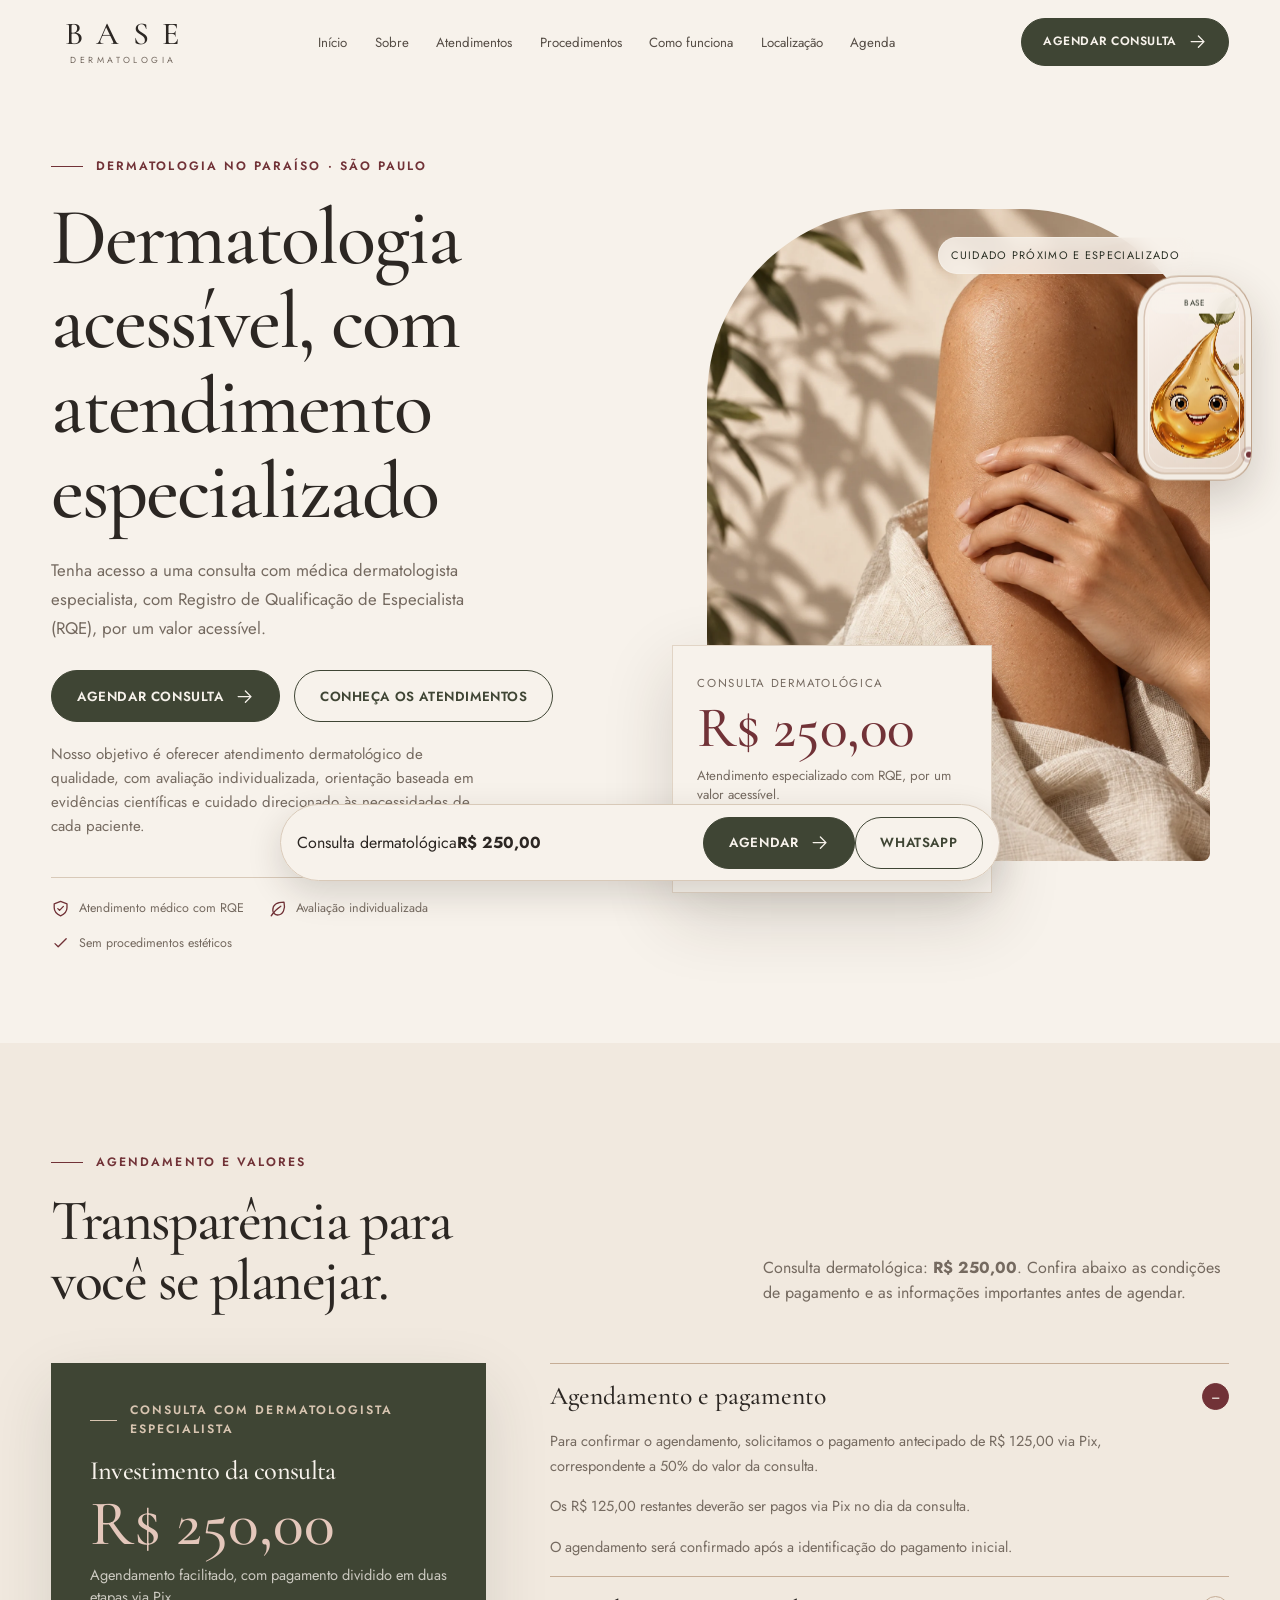
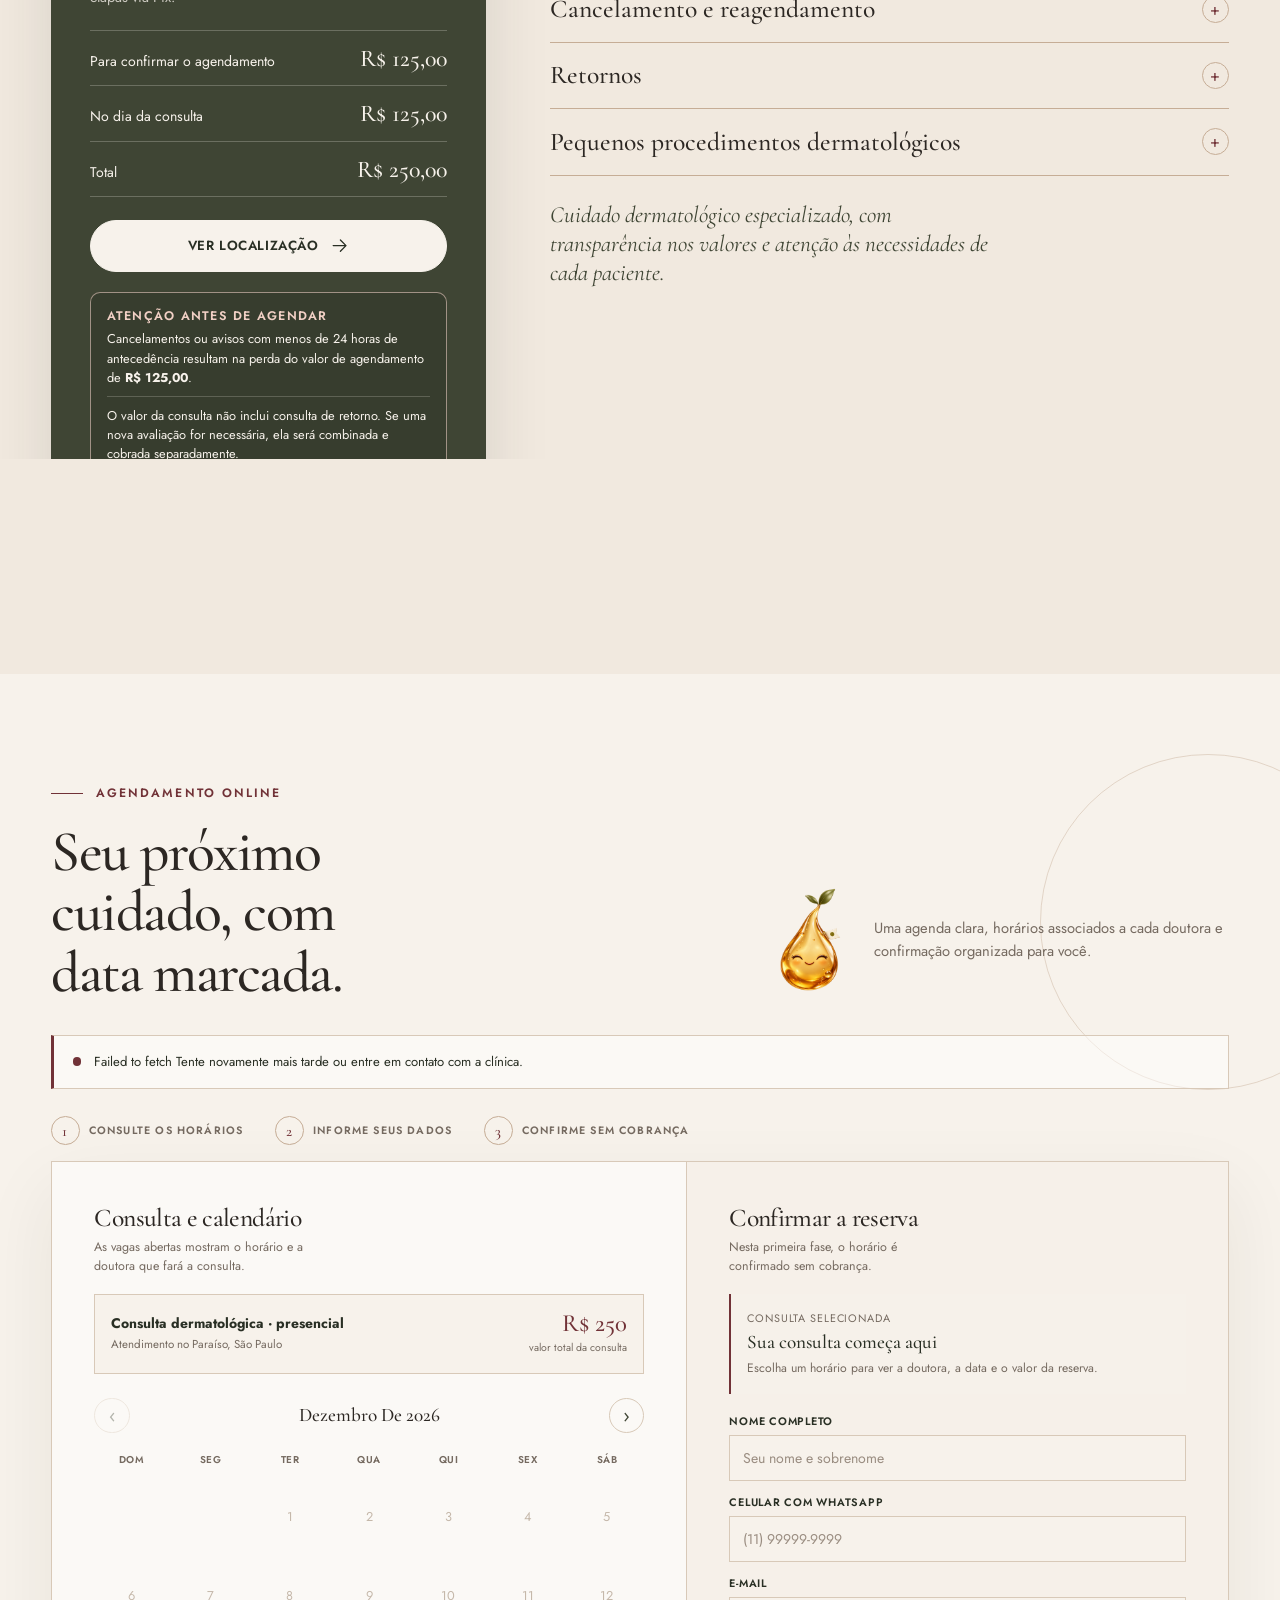
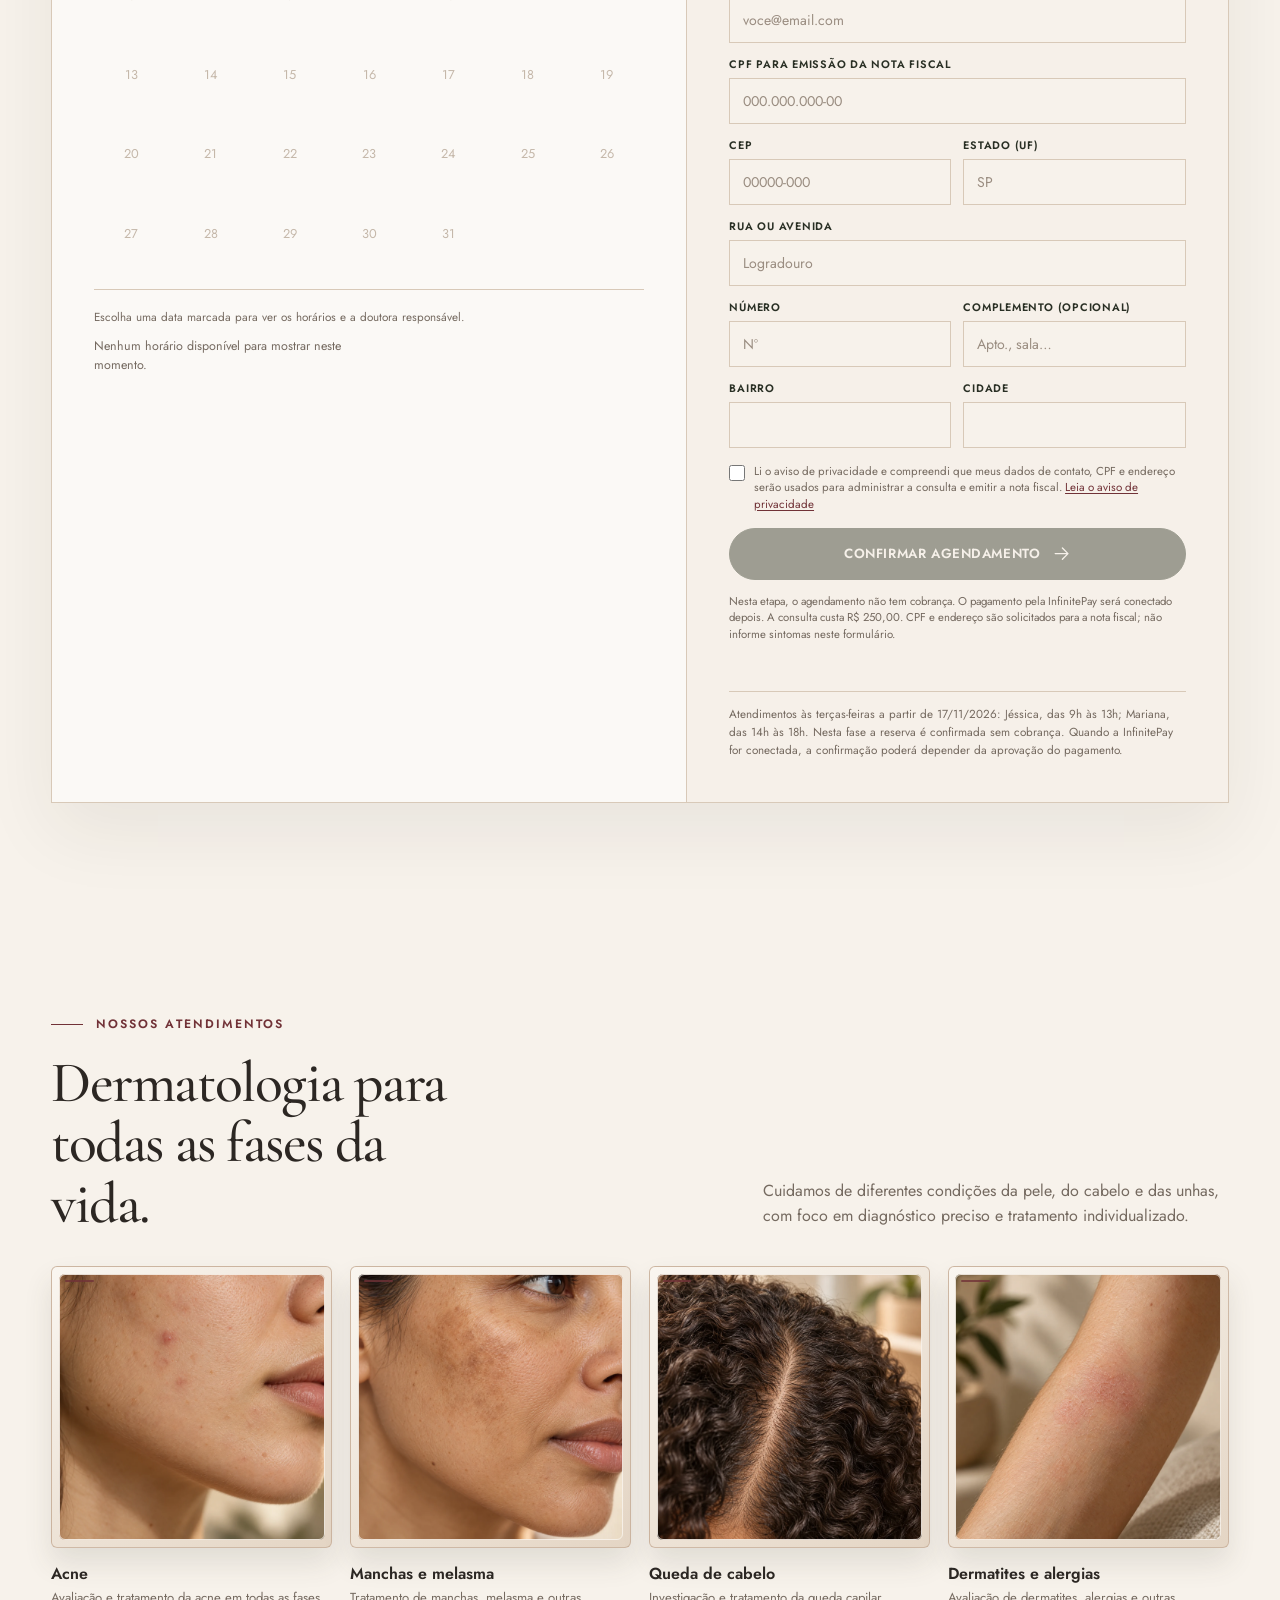
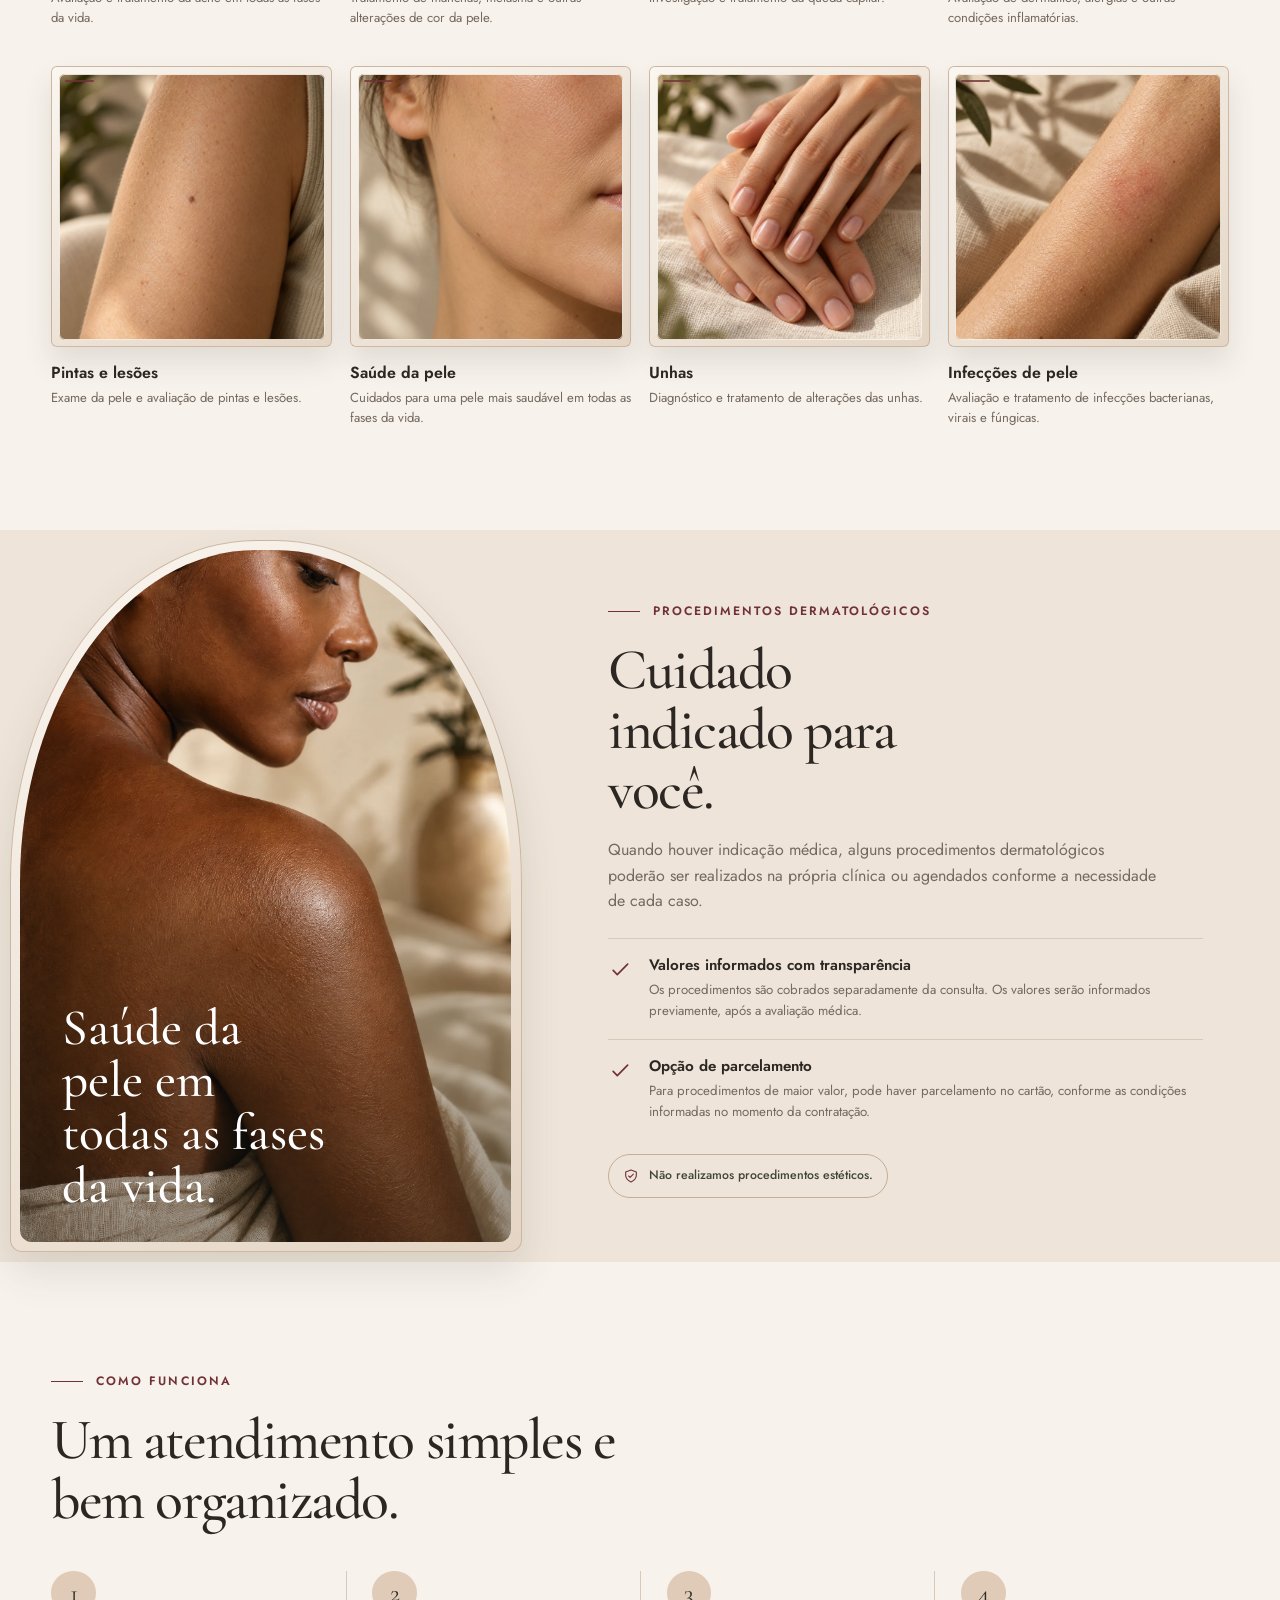
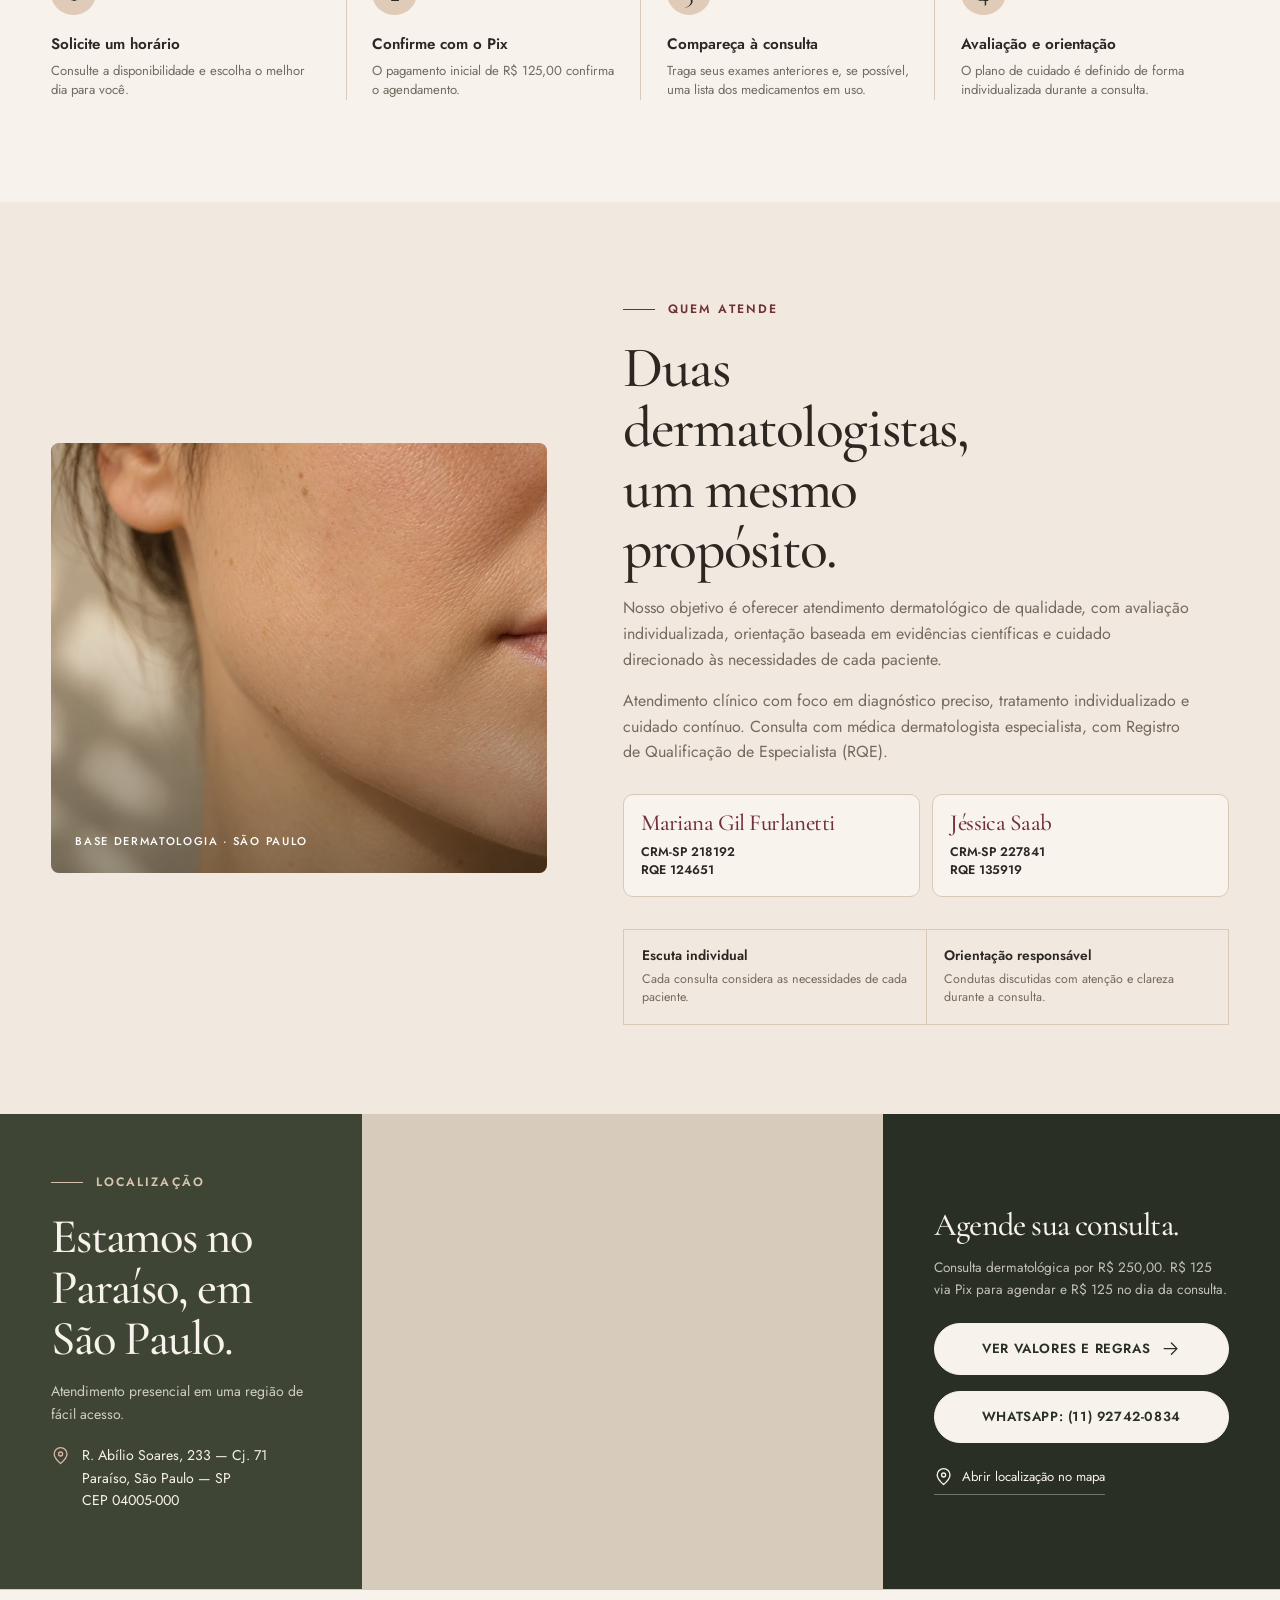
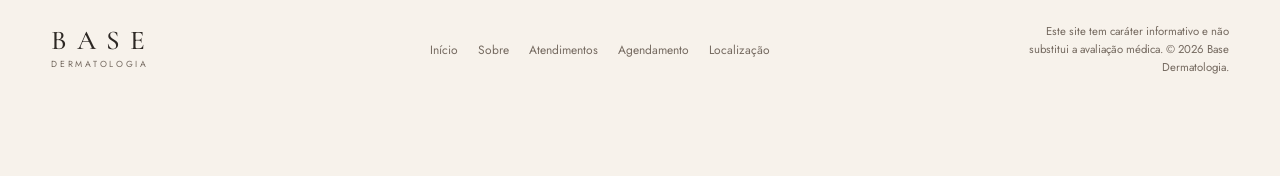
==== commit 24b95dd6: "Configurar agenda recorrente e dados para nota fiscal" ====
--- a/index.html
+++ b/index.html
@@ -131,13 +131,27 @@
               <label>Nome completo<input name="fullName" type="text" placeholder="Seu nome e sobrenome" autocomplete="name" minlength="2" maxlength="120" required disabled></label>
               <label>Celular com WhatsApp<input name="phone" type="tel" placeholder="(11) 99999-9999" autocomplete="tel" minlength="8" maxlength="22" required disabled></label>
               <label>E-mail<input name="email" type="email" placeholder="voce@email.com" autocomplete="email" maxlength="254" required disabled></label>
+              <label>CPF para emissão da nota fiscal<input id="agenda-cpf" name="cpf" type="text" inputmode="numeric" autocomplete="off" placeholder="000.000.000-00" maxlength="14" required disabled></label>
+              <div class="online-agenda__field-row">
+                <label>CEP<input id="agenda-postal-code" name="addressPostalCode" type="text" inputmode="numeric" autocomplete="postal-code" placeholder="00000-000" maxlength="9" required disabled></label>
+                <label>Estado (UF)<input id="agenda-state" name="addressState" type="text" autocomplete="address-level1" placeholder="SP" minlength="2" maxlength="2" required disabled></label>
+              </div>
+              <label>Rua ou avenida<input name="addressLine" type="text" autocomplete="address-line1" placeholder="Logradouro" minlength="2" maxlength="160" required disabled></label>
+              <div class="online-agenda__field-row">
+                <label>Número<input name="addressNumber" type="text" autocomplete="off" placeholder="Nº" maxlength="20" required disabled></label>
+                <label>Complemento (opcional)<input name="addressComplement" type="text" autocomplete="address-line2" placeholder="Apto., sala…" maxlength="100" disabled></label>
+              </div>
+              <div class="online-agenda__field-row">
+                <label>Bairro<input name="addressNeighborhood" type="text" autocomplete="address-level3" maxlength="80" required disabled></label>
+                <label>Cidade<input name="addressCity" type="text" autocomplete="address-level2" maxlength="80" required disabled></label>
+              </div>
               <input name="website" type="text" autocomplete="off" tabindex="-1" aria-hidden="true" hidden>
-              <label class="online-agenda__privacy"><input id="agenda-privacy-check" name="acceptedPrivacy" type="checkbox" required disabled><span>Li o aviso de privacidade e estou ciente do uso dos meus dados de contato para gerenciar esta consulta. <a id="agenda-privacy-link" href="#" target="_blank" rel="noopener noreferrer" hidden>Leia o aviso de privacidade</a></span></label>
+              <label class="online-agenda__privacy"><input id="agenda-privacy-check" name="acceptedPrivacy" type="checkbox" required disabled><span>Li o aviso de privacidade e compreendi que meus dados de contato, CPF e endereço serão usados para administrar a consulta e emitir a nota fiscal. <a id="agenda-privacy-link" href="#" target="_blank" rel="noopener noreferrer" hidden>Leia o aviso de privacidade</a></span></label>
               <button class="btn online-agenda__submit" id="agenda-submit" type="submit" disabled>Confirmar agendamento <svg class="icon"><use href="#i-arrow"/></svg></button>
-              <p class="online-agenda__fineprint">Nesta etapa, o agendamento não tem cobrança. O pagamento pela InfinitePay será conectado depois. A consulta custa R$ 250,00. Não informe sintomas neste formulário.</p>
+              <p class="online-agenda__fineprint">Nesta etapa, o agendamento não tem cobrança. O pagamento pela InfinitePay será conectado depois. A consulta custa R$ 250,00. CPF e endereço são solicitados para a nota fiscal; não informe sintomas neste formulário.</p>
               <p class="online-agenda__feedback" id="agenda-feedback" role="status" aria-live="polite"></p>
             </form>
-            <p class="online-agenda__privacy-note">A agenda só exibirá horários depois que a clínica cadastrar a disponibilidade real. Quando a InfinitePay for conectada, a confirmação poderá depender da aprovação do pagamento.</p>
+            <p class="online-agenda__privacy-note">Atendimentos às terças-feiras a partir de 17/11/2026: Jéssica, das 9h às 13h; Mariana, das 14h às 18h. Nesta fase a reserva é confirmada sem cobrança. Quando a InfinitePay for conectada, a confirmação poderá depender da aprovação do pagamento.</p>
           </div>
         </div>
       </div>
--- a/styles/agenda.css
+++ b/styles/agenda.css
@@ -56,6 +56,7 @@
 .online-agenda__summary strong{font:500 1.2rem/1.3 var(--serif);color:var(--olive-deep)}
 .online-agenda__summary small{color:var(--muted);font-size:.76rem}
 .online-agenda__form{display:grid;gap:.82rem}
+.online-agenda__field-row{display:grid;grid-template-columns:repeat(2,minmax(0,1fr));gap:.75rem}
 .online-agenda__form label{display:grid;gap:.28rem;color:var(--olive-deep);font-size:.68rem;font-weight:600;letter-spacing:.07em;text-transform:uppercase}
 .online-agenda__form input{width:100%;min-height:46px;padding:.68rem .8rem;border:1px solid var(--line);border-radius:0;background:var(--paper);color:var(--ink);font:400 .88rem var(--sans);text-transform:none;letter-spacing:0}
 .online-agenda__form input::placeholder{color:#9a8d81}
@@ -79,6 +80,7 @@
 .online-agenda--demo .online-agenda__layout{outline:1px dashed #ad8152;outline-offset:4px}
 @media(max-width:820px){.online-agenda__heading{grid-template-columns:minmax(0,1fr) minmax(200px,.7fr);gap:1.5rem}.online-agenda__layout{grid-template-columns:minmax(0,1fr) minmax(280px,.9fr)}.online-agenda__calendar-card,.online-agenda__patient-card{padding:1.4rem}.online-agenda__days{min-height:13rem}}
 @media(max-width:640px){.online-agenda{padding:4rem 0}.online-agenda::before{top:1rem;right:-10rem;width:18rem;height:18rem}.online-agenda__heading{grid-template-columns:minmax(0,1fr);gap:.6rem;margin-bottom:1.3rem}.online-agenda__heading h2{max-width:14ch}.online-agenda__intro{max-width:40ch;font-size:.84rem}.online-agenda__mascot{position:relative;width:70px;height:80px;opacity:.92}.online-agenda__notice{font-size:.76rem;padding:.85rem .9rem}.online-agenda__steps{justify-content:space-between;gap:.35rem}.online-agenda__steps li{gap:.3rem;font-size:.55rem;letter-spacing:.06em}.online-agenda__steps b{width:1.55rem;height:1.55rem;font-size:.82rem}.online-agenda__layout{grid-template-columns:minmax(0,1fr)}.online-agenda__calendar-card,.online-agenda__patient-card{padding:1.1rem}.online-agenda__calendar-card{border-right:0;border-bottom:1px solid var(--line);background:rgba(255,255,255,.62)}.online-agenda__service{padding:.8rem}.online-agenda__price strong{font-size:1.38rem}.online-agenda__days{min-height:auto;row-gap:.23rem}.online-agenda__day{font-size:.78rem}.online-agenda__day.has-slots::after{bottom:.16rem}.online-agenda__slots{min-height:5.5rem}.online-agenda__slot-list{grid-template-columns:repeat(2,minmax(0,1fr))}.online-agenda__patient-card{background:var(--cream)}}
+@media(max-width:420px){.online-agenda__field-row{grid-template-columns:minmax(0,1fr)}}
 @media(prefers-reduced-motion:reduce){.online-agenda__day,.agenda-month-button,.online-agenda__slot{transition:none}}
 
 /* Todas as miniaturas de atendimentos ficam quadradas; o destaque de pele negra mantém seu arco original. */
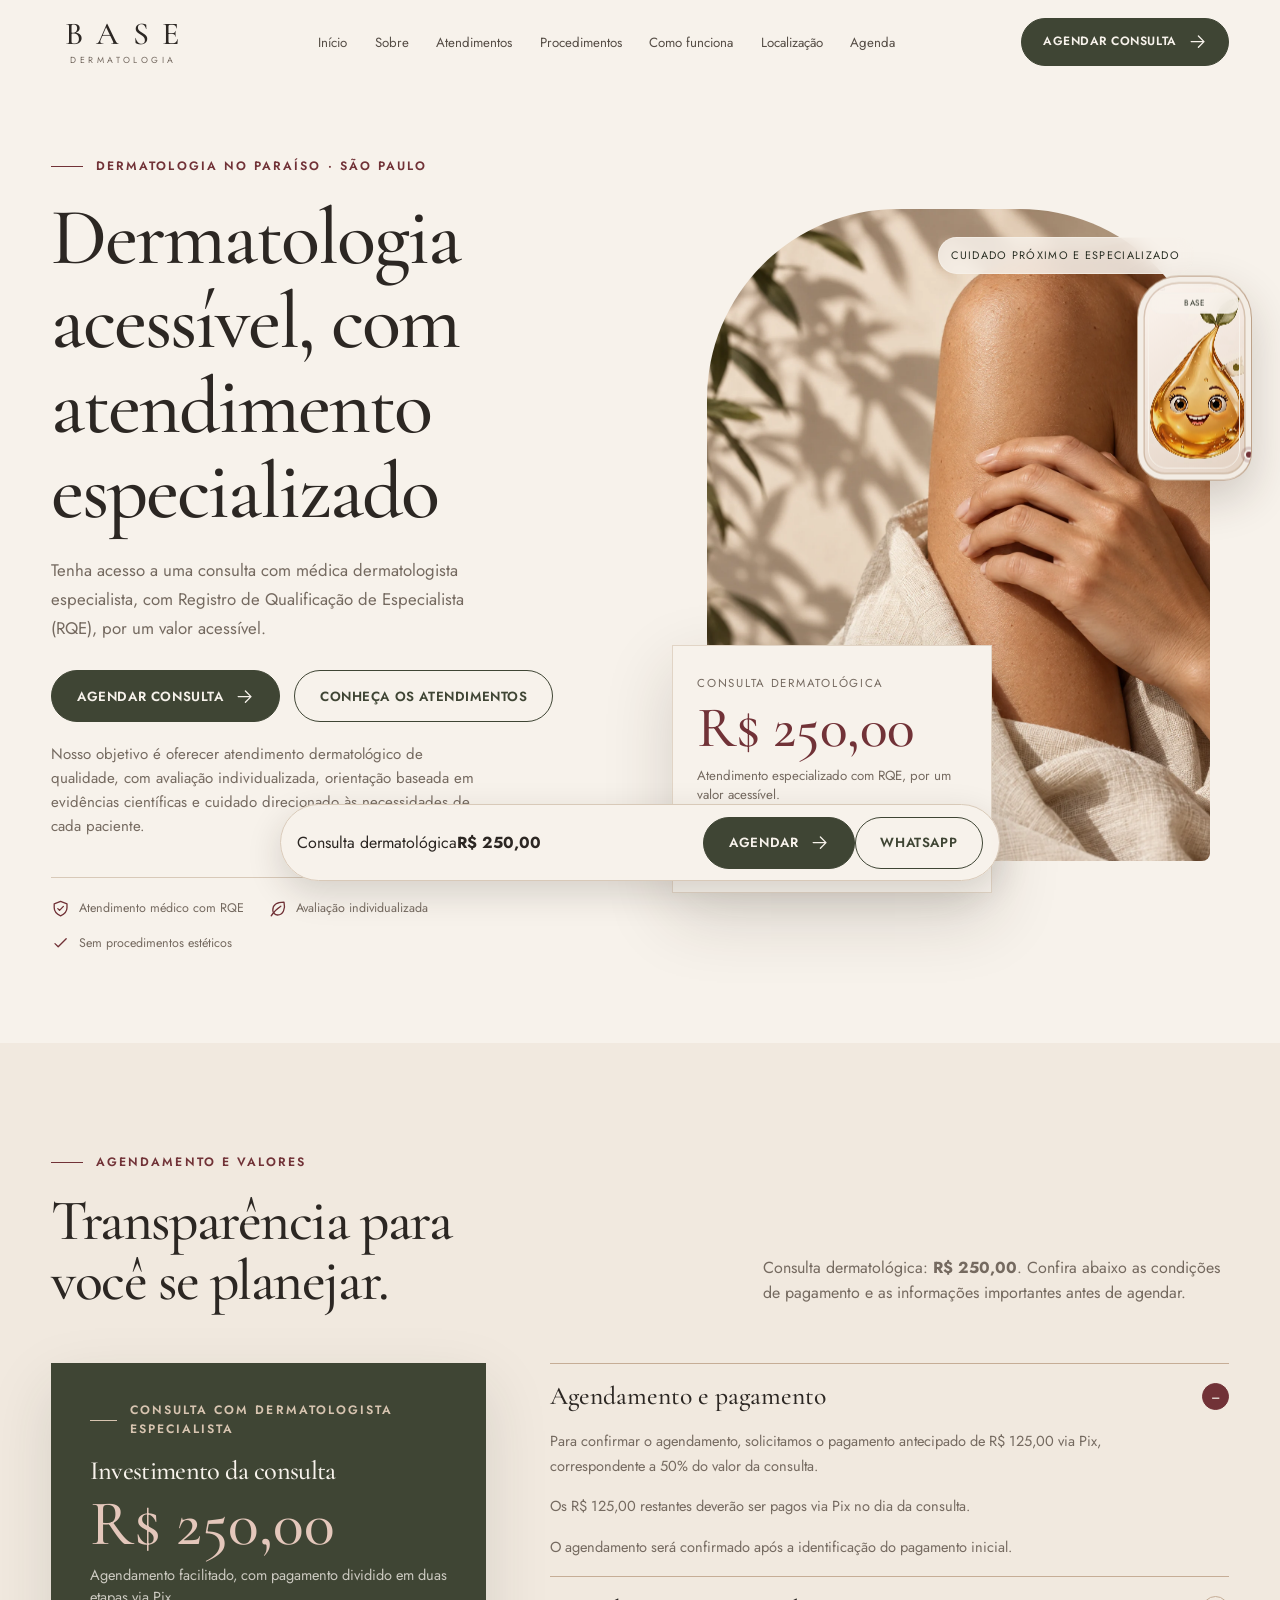
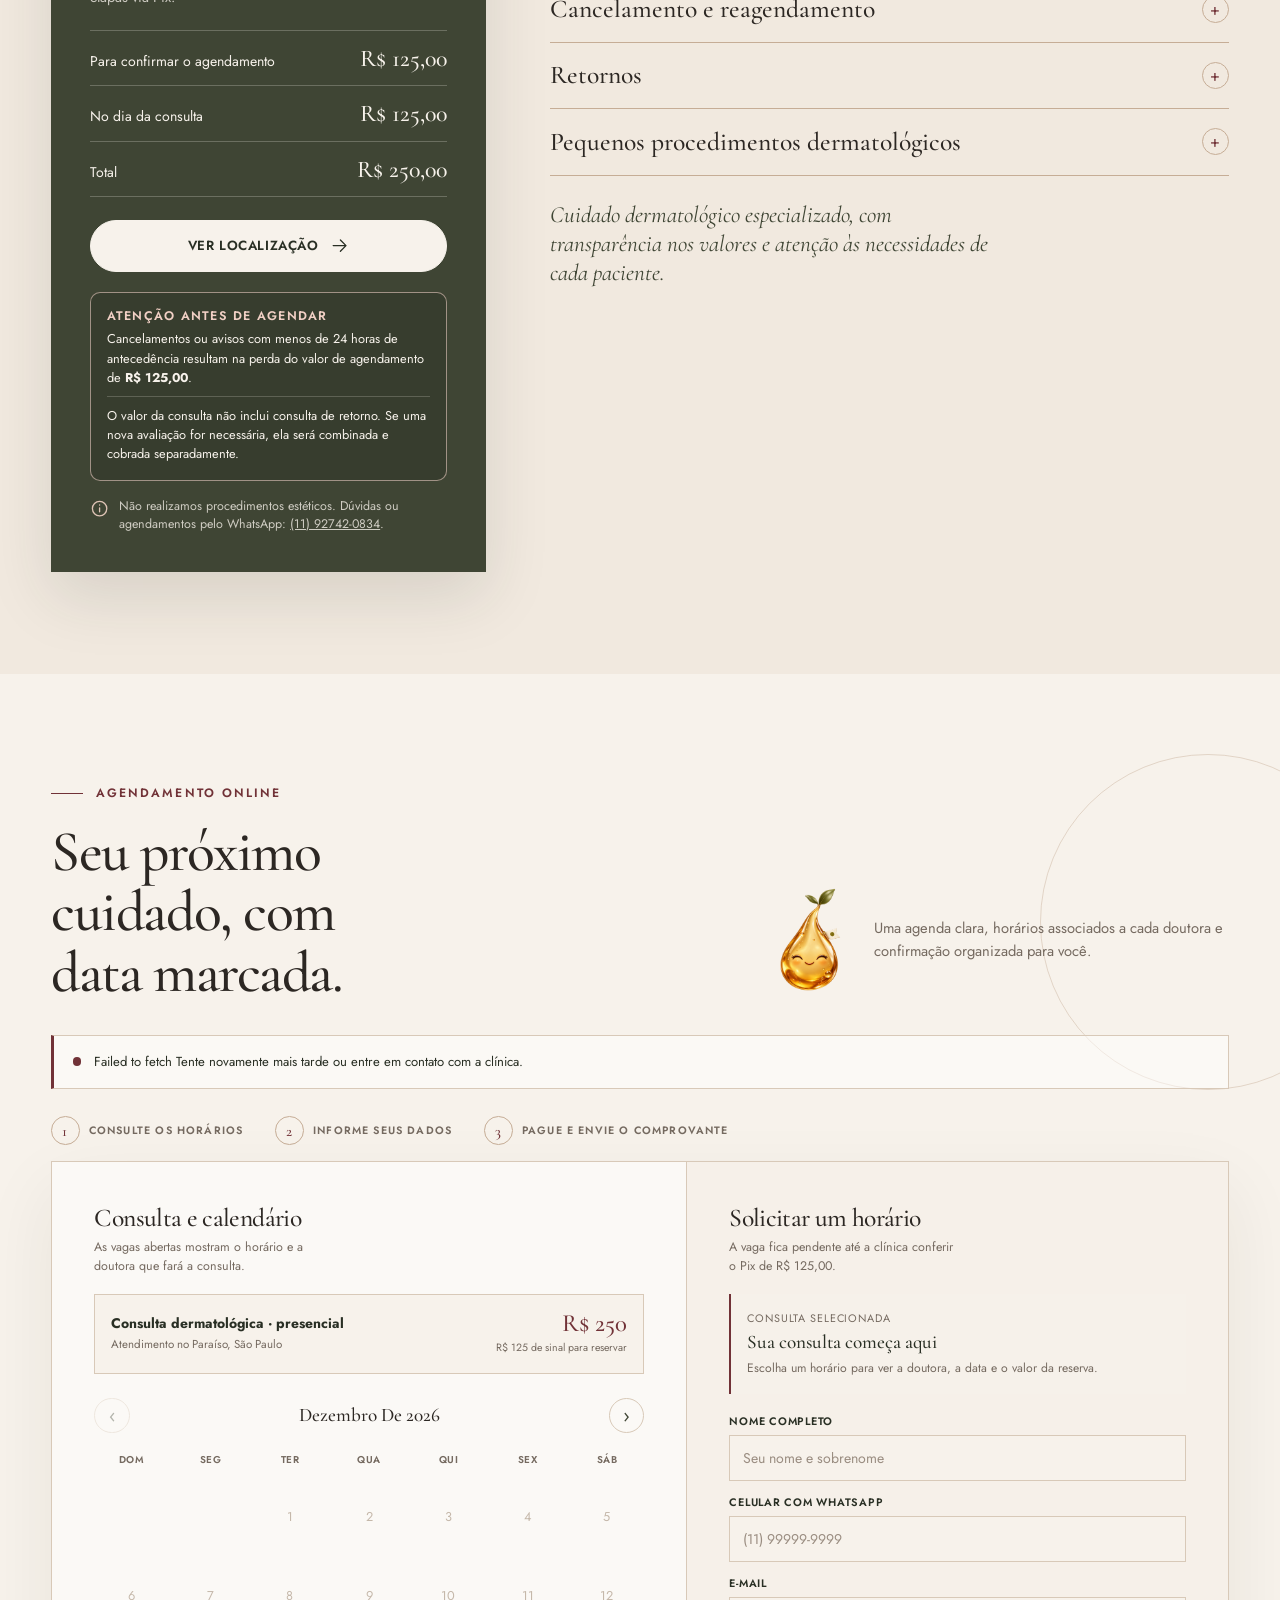
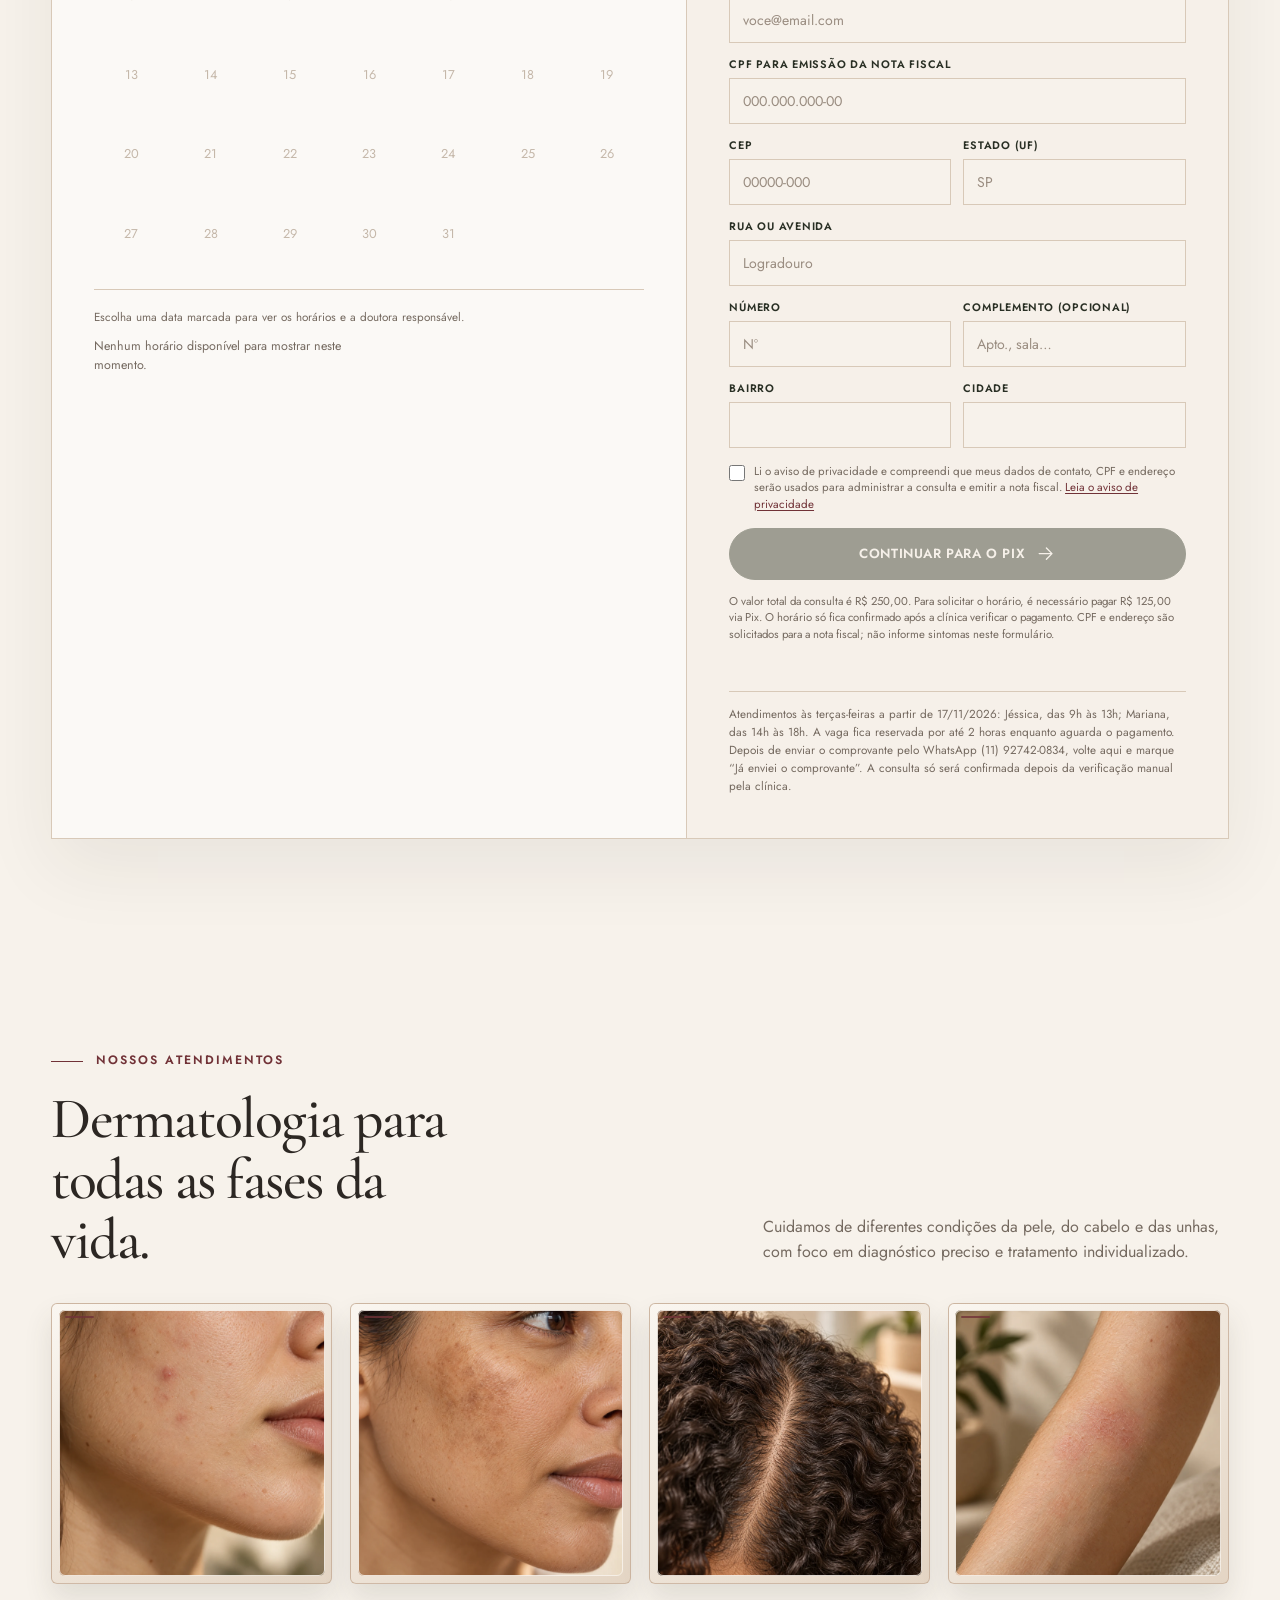
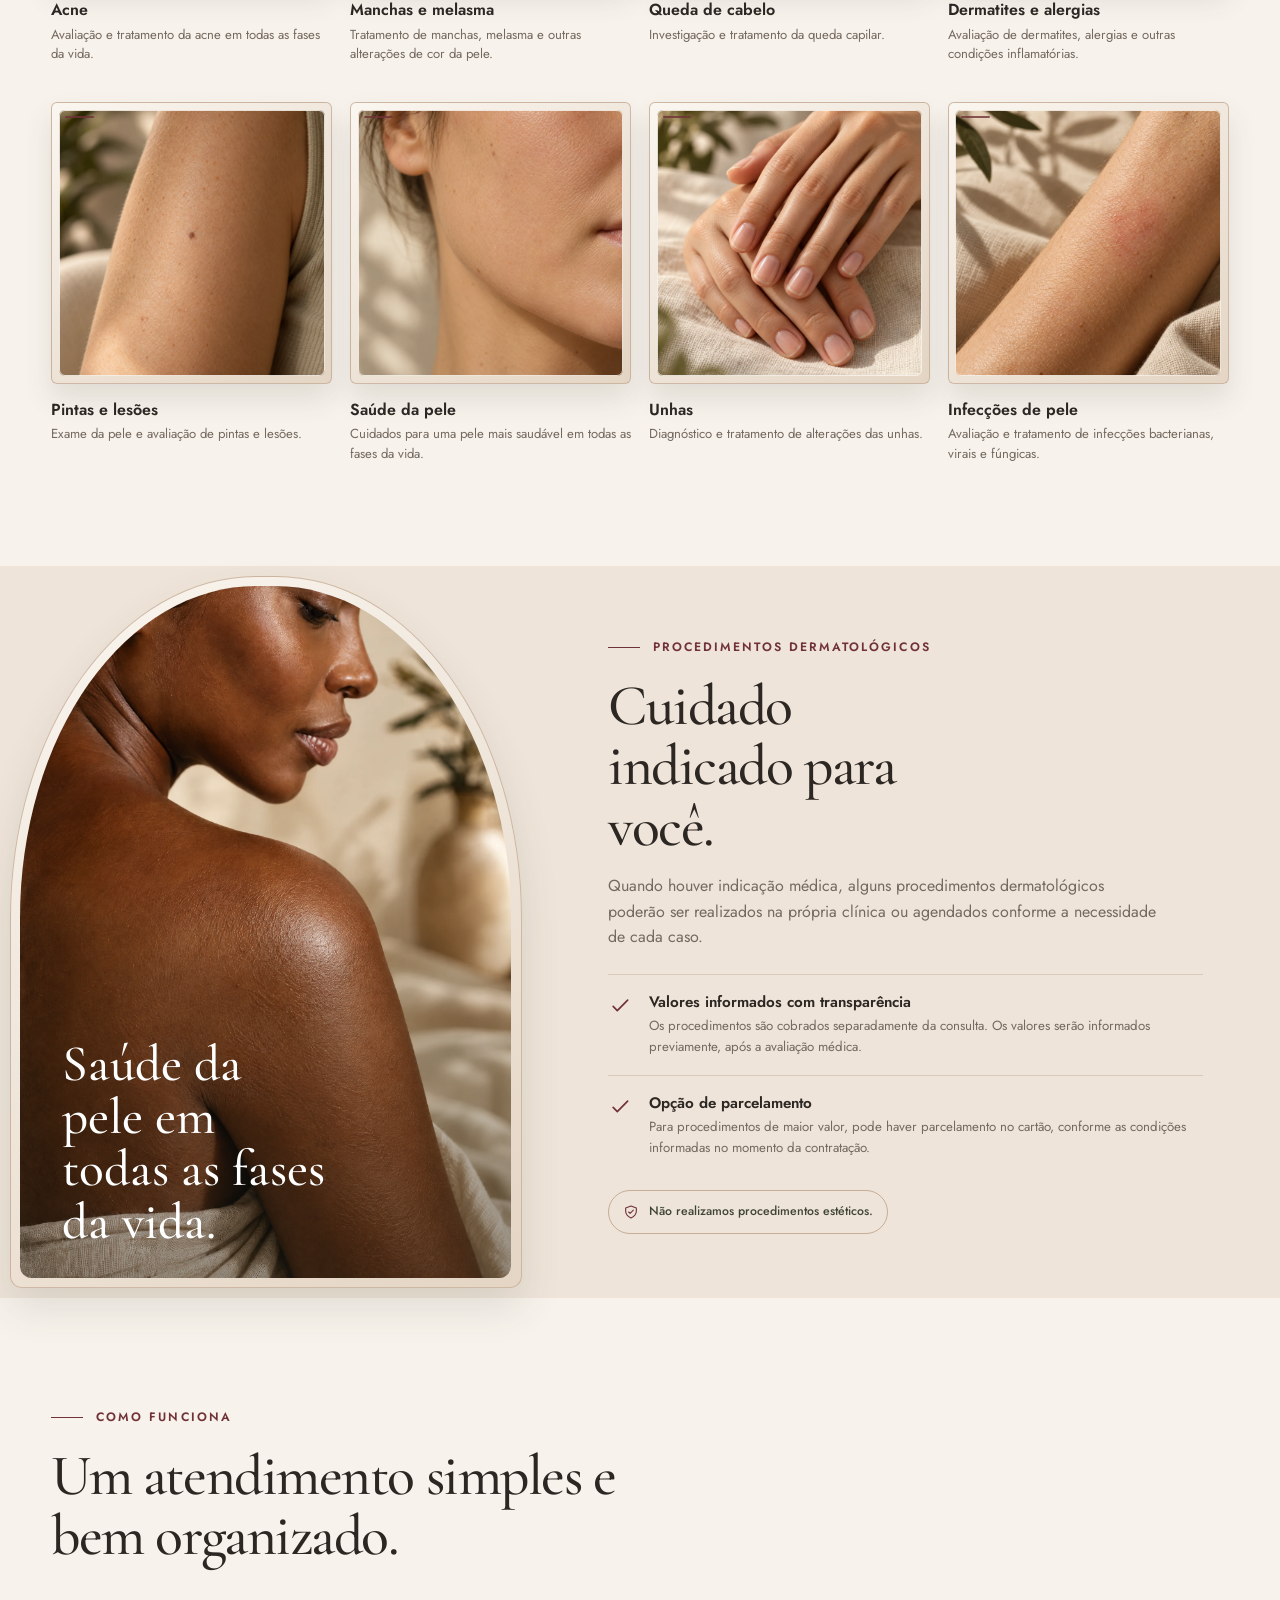
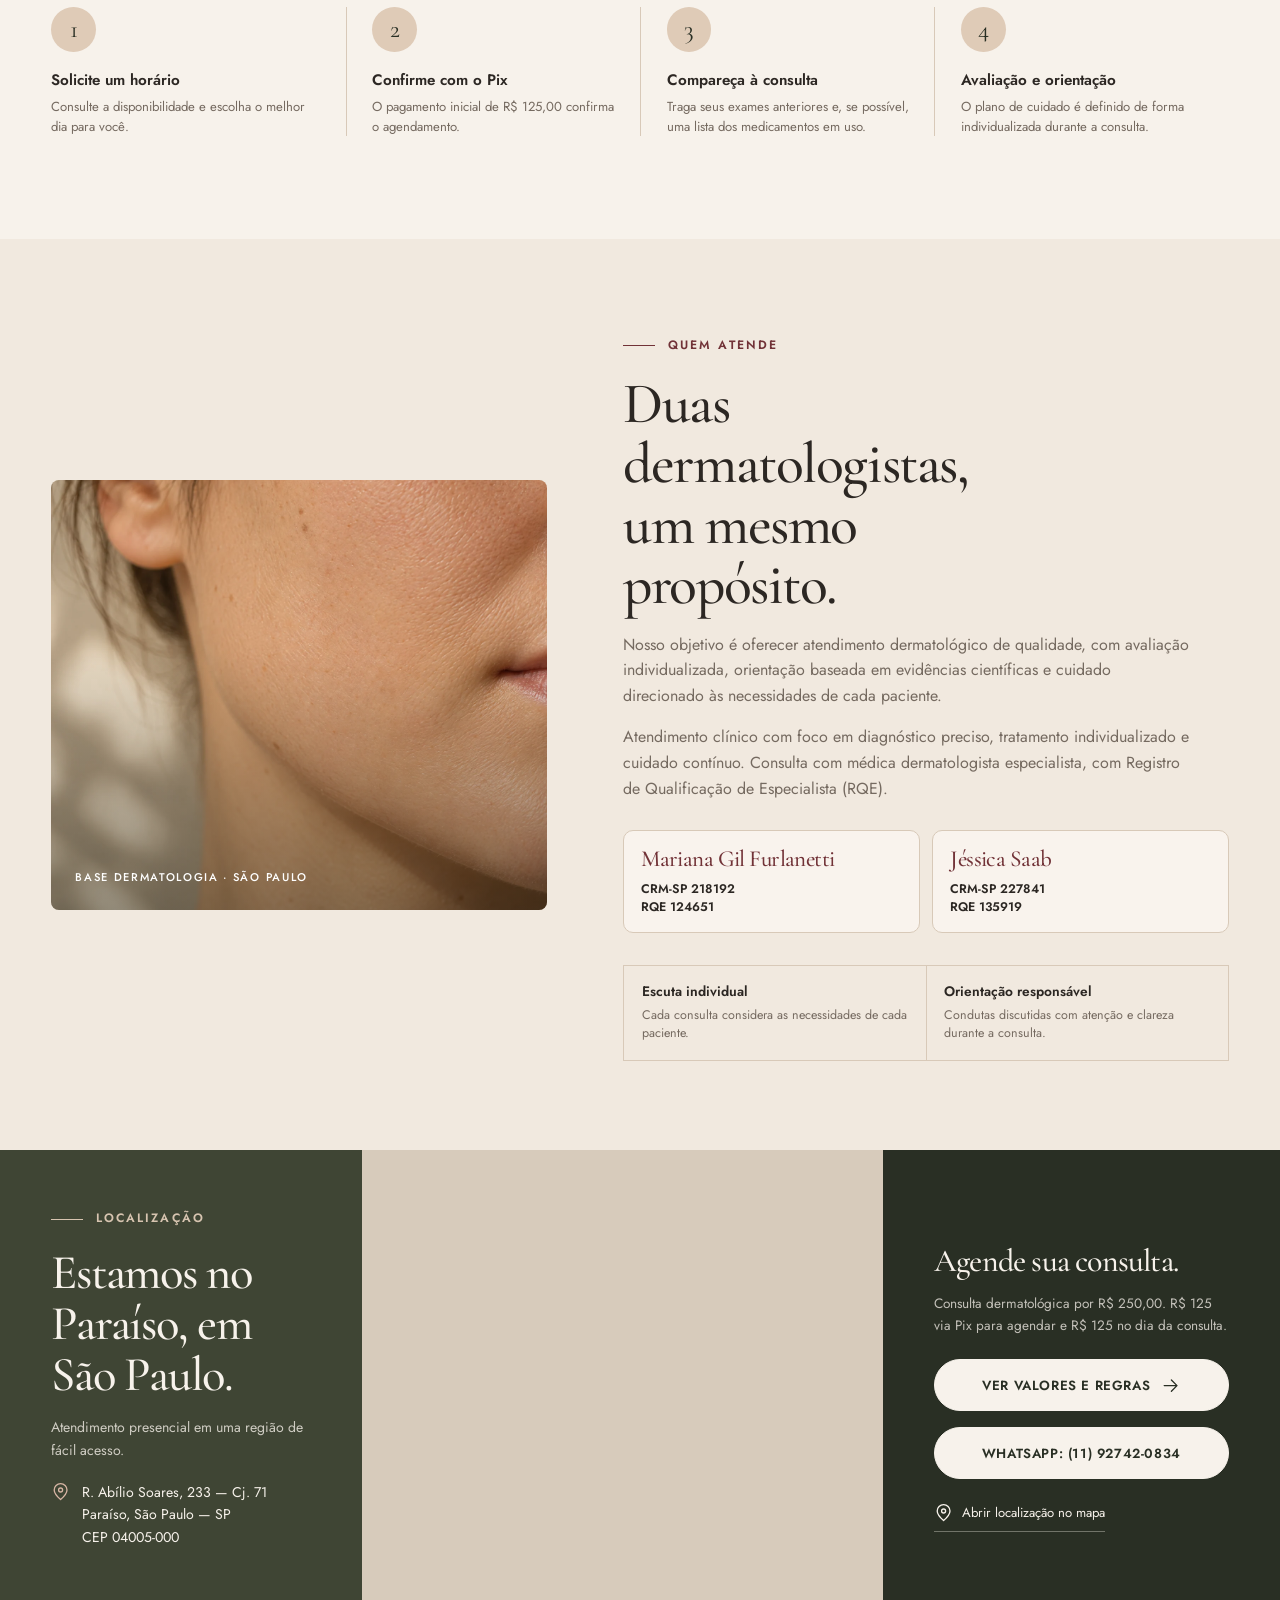
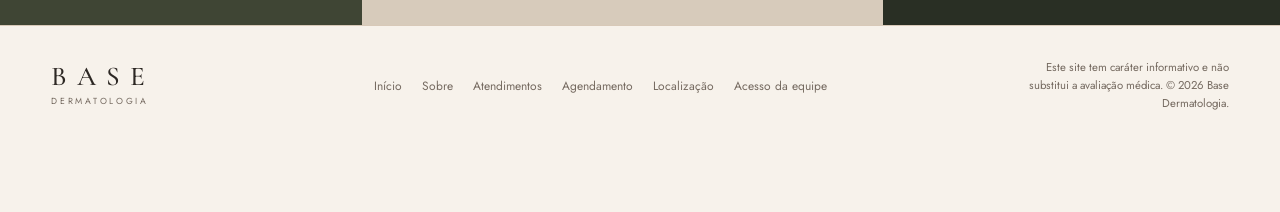
==== commit ca95fea8: "Add Pix booking workflow and shared admin password" ====
--- a/index.html
+++ b/index.html
@@ -110,14 +110,14 @@
           <div><span class="eyebrow">Agendamento online</span><h2 id="agenda-title">Seu próximo cuidado, com data marcada.</h2></div>
           <p class="online-agenda__intro"><img class="online-agenda__mascot" src="./images/mascote-gota-dermatologia.webp" alt="Mascote gotinha de skincare da Base Dermatologia" width="1000" height="1333" loading="lazy">Uma agenda clara, horários associados a cada doutora e confirmação organizada para você.</p>
         </div>
-        <div class="online-agenda__notice" id="agenda-notice" role="status" aria-live="polite">A agenda está conectada. Os horários reais serão exibidos assim que a clínica cadastrar a disponibilidade. Nesta primeira fase, a reserva não exige pagamento.</div>
-        <ol class="online-agenda__steps" aria-label="Etapas para reservar uma consulta"><li><b>1</b> Consulte os horários</li><li><b>2</b> Informe seus dados</li><li><b>3</b> Confirme sem cobrança</li></ol>
+        <div class="online-agenda__notice" id="agenda-notice" role="status" aria-live="polite">Escolha um horário, pague o sinal Pix de R$ 125,00 e envie o comprovante pelo WhatsApp. A consulta só será confirmada depois da conferência pela clínica.</div>
+        <ol class="online-agenda__steps" aria-label="Etapas para reservar uma consulta"><li><b>1</b> Consulte os horários</li><li><b>2</b> Informe seus dados</li><li><b>3</b> Pague e envie o comprovante</li></ol>
         <div class="online-agenda__layout">
           <div class="online-agenda__calendar-card">
             <div class="online-agenda__card-heading"><div><h3>Consulta e calendário</h3><p>As vagas abertas mostram o horário e a doutora que fará a consulta.</p></div></div>
             <div class="online-agenda__service">
               <div class="online-agenda__service-copy"><strong>Consulta dermatológica · presencial</strong><span>Atendimento no Paraíso, São Paulo</span></div>
-              <div class="online-agenda__price"><strong>R$ 250</strong><span>valor total da consulta</span></div>
+              <div class="online-agenda__price"><strong>R$ 250</strong><span>R$ 125 de sinal para reservar</span></div>
             </div>
             <div class="online-agenda__monthbar"><button class="agenda-month-button" id="agenda-prev" type="button" aria-label="Mês anterior">‹</button><strong id="agenda-month" aria-live="polite"></strong><button class="agenda-month-button" id="agenda-next" type="button" aria-label="Próximo mês">›</button></div>
             <div class="online-agenda__weekdays" aria-hidden="true"><span>DOM</span><span>SEG</span><span>TER</span><span>QUA</span><span>QUI</span><span>SEX</span><span>SÁB</span></div>
@@ -125,7 +125,7 @@
             <div class="online-agenda__slots" id="agenda-slots" aria-live="polite"><p class="online-agenda__empty">Escolha uma data marcada para consultar os horários disponíveis.</p></div>
           </div>
           <div class="online-agenda__patient-card">
-            <div class="online-agenda__card-heading"><div><h3>Confirmar a reserva</h3><p>Nesta primeira fase, o horário é confirmado sem cobrança.</p></div></div>
+            <div class="online-agenda__card-heading"><div><h3>Solicitar um horário</h3><p>A vaga fica pendente até a clínica conferir o Pix de R$ 125,00.</p></div></div>
             <div class="online-agenda__summary" aria-live="polite"><span>Consulta selecionada</span><strong id="agenda-summary-title">Sua consulta começa aqui</strong><small id="agenda-summary-detail">Escolha um horário para ver a doutora, a data e o valor total da consulta.</small></div>
             <form class="online-agenda__form" id="agenda-form" novalidate>
               <label>Nome completo<input name="fullName" type="text" placeholder="Seu nome e sobrenome" autocomplete="name" minlength="2" maxlength="120" required disabled></label>
@@ -147,11 +147,20 @@
               </div>
               <input name="website" type="text" autocomplete="off" tabindex="-1" aria-hidden="true" hidden>
               <label class="online-agenda__privacy"><input id="agenda-privacy-check" name="acceptedPrivacy" type="checkbox" required disabled><span>Li o aviso de privacidade e compreendi que meus dados de contato, CPF e endereço serão usados para administrar a consulta e emitir a nota fiscal. <a id="agenda-privacy-link" href="#" target="_blank" rel="noopener noreferrer" hidden>Leia o aviso de privacidade</a></span></label>
-              <button class="btn online-agenda__submit" id="agenda-submit" type="submit" disabled>Confirmar agendamento <svg class="icon"><use href="#i-arrow"/></svg></button>
-              <p class="online-agenda__fineprint">Nesta etapa, o agendamento não tem cobrança. O pagamento pela InfinitePay será conectado depois. A consulta custa R$ 250,00. CPF e endereço são solicitados para a nota fiscal; não informe sintomas neste formulário.</p>
+              <button class="btn online-agenda__submit" id="agenda-submit" type="submit" disabled>Continuar para o Pix <svg class="icon"><use href="#i-arrow"/></svg></button>
+              <p class="online-agenda__fineprint">O valor total da consulta é R$ 250,00. Para solicitar o horário, é necessário pagar R$ 125,00 via Pix. O horário só fica confirmado após a clínica verificar o pagamento. CPF e endereço são solicitados para a nota fiscal; não informe sintomas neste formulário.</p>
               <p class="online-agenda__feedback" id="agenda-feedback" role="status" aria-live="polite"></p>
             </form>
-            <p class="online-agenda__privacy-note">Atendimentos às terças-feiras a partir de 17/11/2026: Jéssica, das 9h às 13h; Mariana, das 14h às 18h. Nesta fase a reserva é confirmada sem cobrança. Quando a InfinitePay for conectada, a confirmação poderá depender da aprovação do pagamento.</p>
+            <section class="online-agenda__pix" id="agenda-payment" aria-labelledby="agenda-payment-title" aria-live="polite" hidden>
+              <h4 id="agenda-payment-title">Pague o sinal para solicitar sua reserva</h4>
+              <p id="agenda-payment-detail" class="online-agenda__pix-status"></p>
+              <img id="agenda-payment-qr" src="" alt="QR Code Pix da doutora responsável pela consulta" width="355" height="355">
+              <p class="online-agenda__pix-status">Escaneie o QR Code e digite <strong>R$ 125,00</strong>. Depois, envie a imagem do comprovante pelo WhatsApp da clínica. O envio do comprovante não confirma automaticamente a consulta.</p>
+              <a class="btn online-agenda__pix-copy" id="agenda-whatsapp-link" href="#" target="_blank" rel="noopener noreferrer">Enviar comprovante pelo WhatsApp</a>
+              <button class="btn btn--outline online-agenda__pix-copy" id="agenda-proof-sent" type="button">Já enviei o comprovante</button>
+              <p id="agenda-payment-status" class="online-agenda__pix-status" role="status"></p>
+            </section>
+            <p class="online-agenda__privacy-note">Atendimentos às terças-feiras a partir de 17/11/2026: Jéssica, das 9h às 13h; Mariana, das 14h às 18h. A vaga fica reservada por até 2 horas enquanto aguarda o pagamento. Depois de enviar o comprovante pelo WhatsApp (11) 92742-0834, volte aqui e marque “Já enviei o comprovante”. A consulta só será confirmada depois da verificação manual pela clínica.</p>
           </div>
         </div>
       </div>
@@ -180,7 +189,7 @@
     <section class="visit" id="localizacao"><div class="visit-info"><span class="eyebrow">Localização</span><h2>Estamos no Paraíso, em São Paulo.</h2><p>Atendimento presencial em uma região de fácil acesso.</p><address><svg class="icon"><use href="#i-pin"/></svg><span>R. Abílio Soares, 233 — Cj. 71<br>Paraíso, São Paulo — SP<br>CEP 04005-000</span></address></div><div class="visit-map"><iframe title="Mapa da localização da Base Dermatologia no Paraíso, São Paulo" loading="lazy" referrerpolicy="no-referrer-when-downgrade" src="https://www.google.com/maps?q=R.+Ab%C3%ADlio+Soares%2C+233+-+Cj.+71+-+Para%C3%ADso%2C+S%C3%A3o+Paulo+-+SP,+04005-000&output=embed"></iframe></div><div class="visit-cta"><h3>Agende sua consulta.</h3><p>Consulta dermatológica por R$ 250,00. R$ 125 via Pix para agendar e R$ 125 no dia da consulta.</p><a class="btn btn--light" href="#agendamento">Ver valores e regras <svg class="icon"><use href="#i-arrow"/></svg></a><a class="btn btn--light" href="https://wa.me/5511927420834" target="_blank" rel="noopener noreferrer">WhatsApp: (11) 92742-0834</a><a class="map-link" href="https://www.google.com/maps/search/?api=1&query=R.+Ab%C3%ADlio+Soares%2C+233+-+Cj.+71+-+Para%C3%ADso%2C+S%C3%A3o+Paulo+-+SP,+04005-000" target="_blank" rel="noopener noreferrer"><svg class="icon"><use href="#i-pin"/></svg>Abrir localização no mapa</a></div></section>
   </main>
 
-  <footer class="footer"><div class="wrap footer-inner"><a class="brand" href="#inicio" aria-label="Base Dermatologia — voltar ao início"><span class="brand-name">BASE</span><span class="brand-sub">DERMATOLOGIA</span></a><nav aria-label="Navegação do rodapé"><ul class="footer-nav"><li><a href="#inicio">Início</a></li><li><a href="#sobre">Sobre</a></li><li><a href="#atendimentos">Atendimentos</a></li><li><a href="#agenda">Agendamento</a></li><li><a href="#localizacao">Localização</a></li></ul></nav><p class="footer-fine">Este site tem caráter informativo e não substitui a avaliação médica. © <span id="year">2026</span> Base Dermatologia.</p></div></footer>
+  <footer class="footer"><div class="wrap footer-inner"><a class="brand" href="#inicio" aria-label="Base Dermatologia — voltar ao início"><span class="brand-name">BASE</span><span class="brand-sub">DERMATOLOGIA</span></a><nav aria-label="Navegação do rodapé"><ul class="footer-nav"><li><a href="#inicio">Início</a></li><li><a href="#sobre">Sobre</a></li><li><a href="#atendimentos">Atendimentos</a></li><li><a href="#agenda">Agendamento</a></li><li><a href="#localizacao">Localização</a></li><li><a href="./admin.html">Acesso da equipe</a></li></ul></nav><p class="footer-fine">Este site tem caráter informativo e não substitui a avaliação médica. © <span id="year">2026</span> Base Dermatologia.</p></div></footer>
   <div class="mobile-booking" aria-label="Atalho de agendamento e contato"><div class="mobile-booking-copy"><span>Consulta dermatológica</span><strong>R$ 250,00</strong></div><div class="mobile-booking-actions" aria-label="Agendar ou falar pelo WhatsApp"><a class="btn" href="#agendamento">Agendar <svg class="icon"><use href="#i-arrow"/></svg></a><a class="btn btn--outline" href="https://wa.me/5511927420834" target="_blank" rel="noopener noreferrer" aria-label="Fale pelo WhatsApp no (11) 92742-0834">WhatsApp</a></div></div>
   <script src="./scripts/agenda-config.js"></script>
   <script defer src="./scripts/agenda.js"></script>
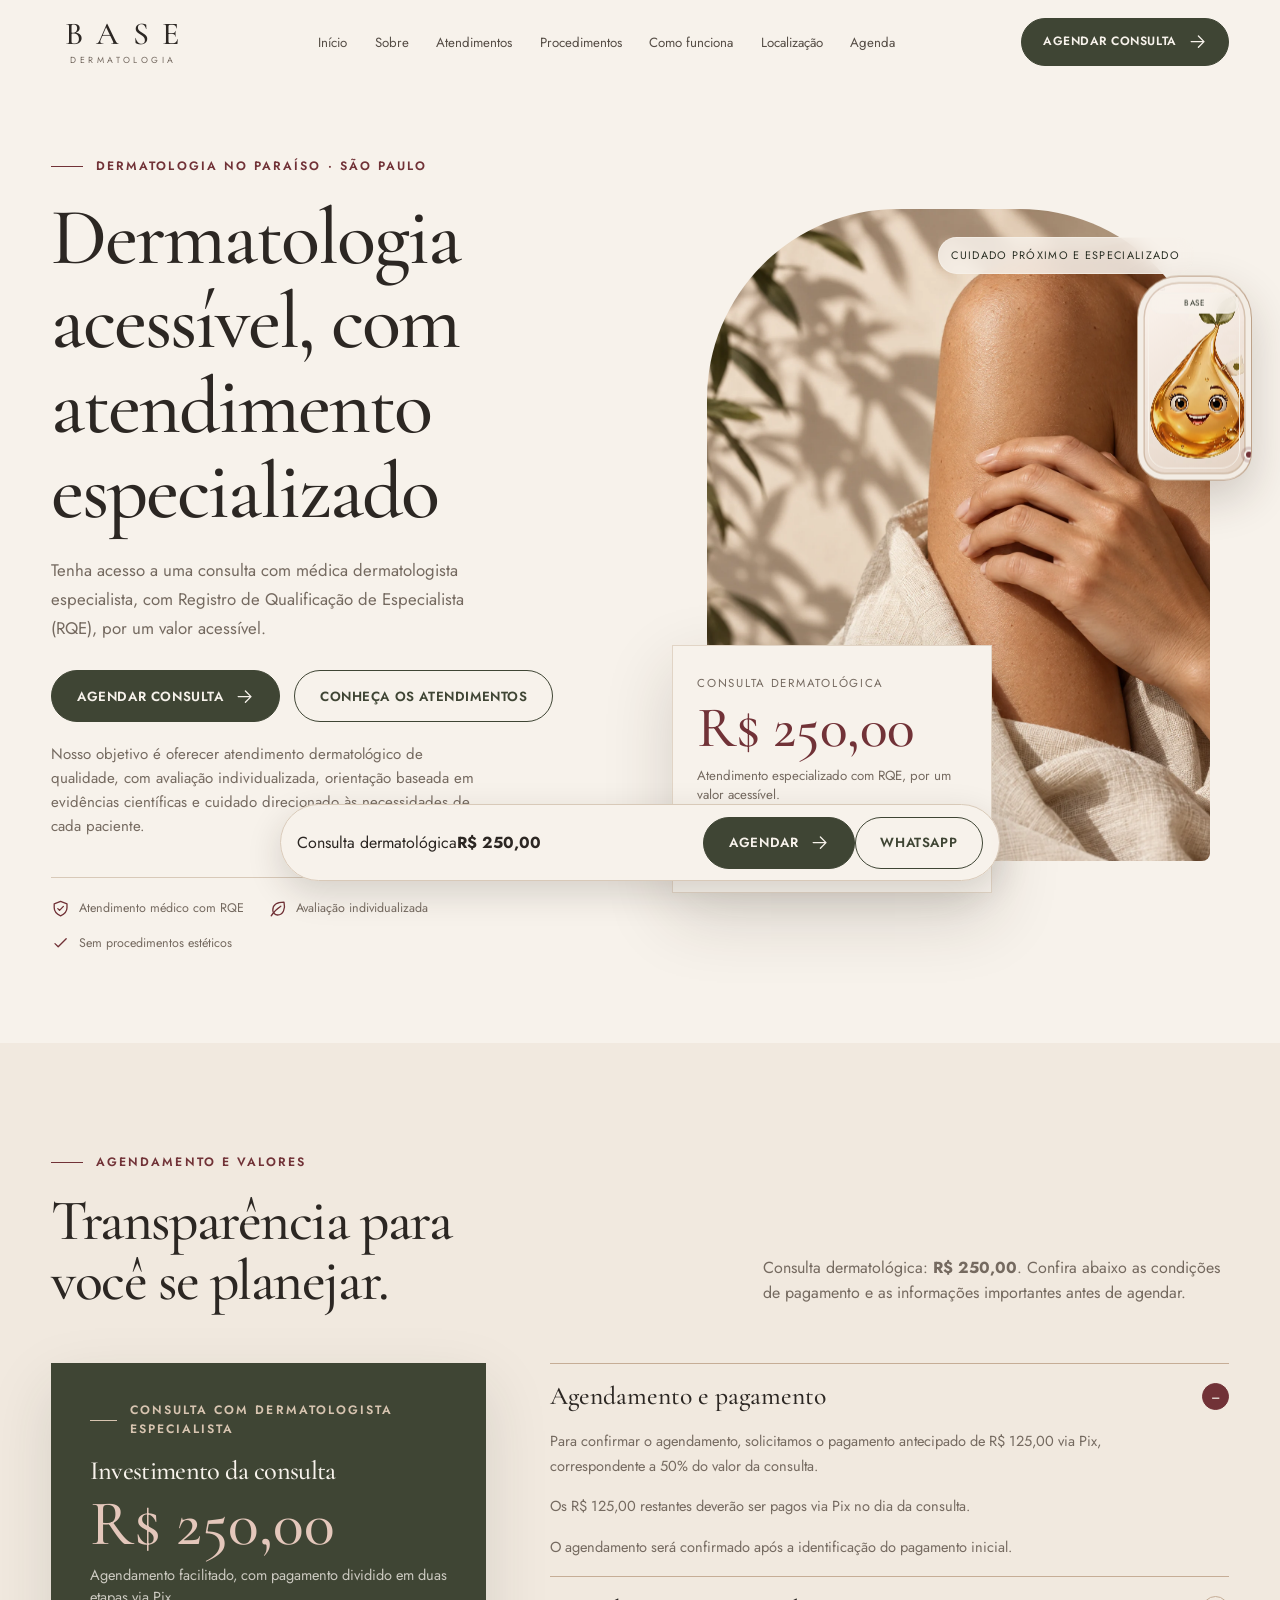
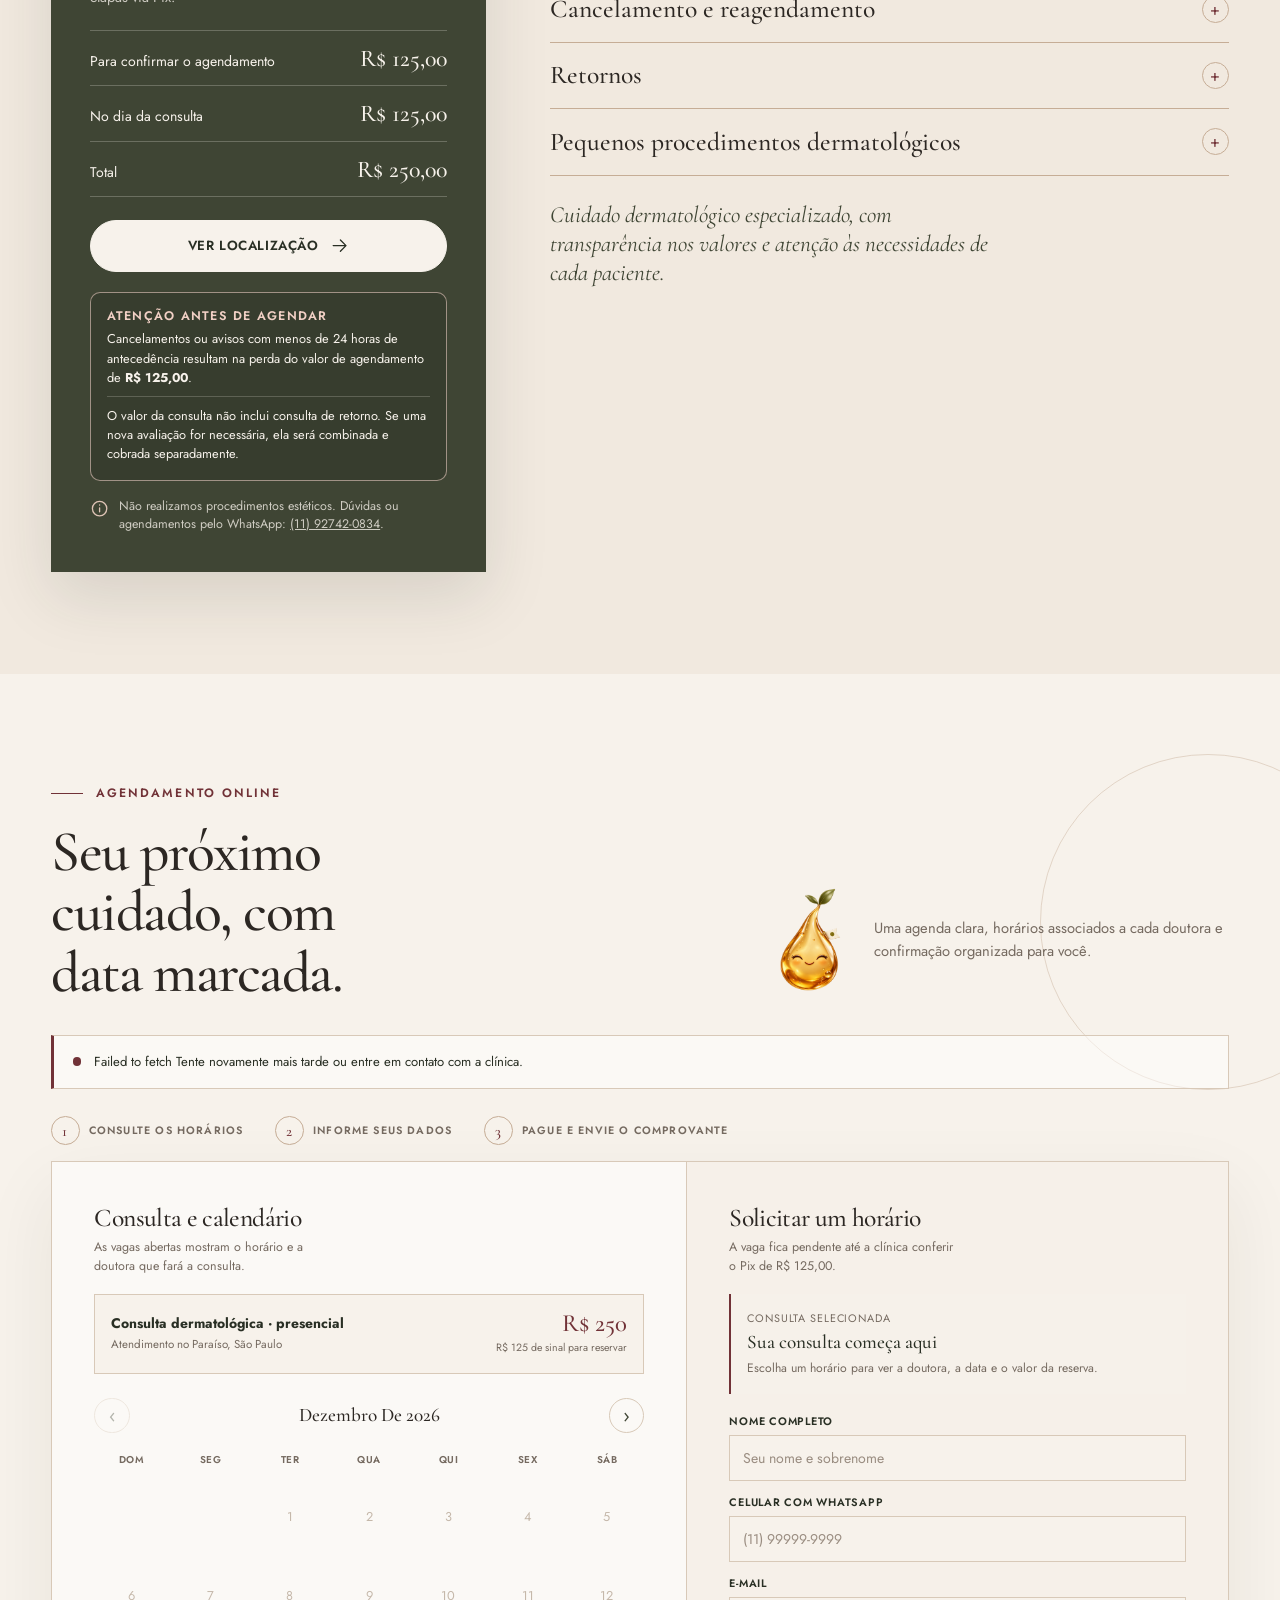
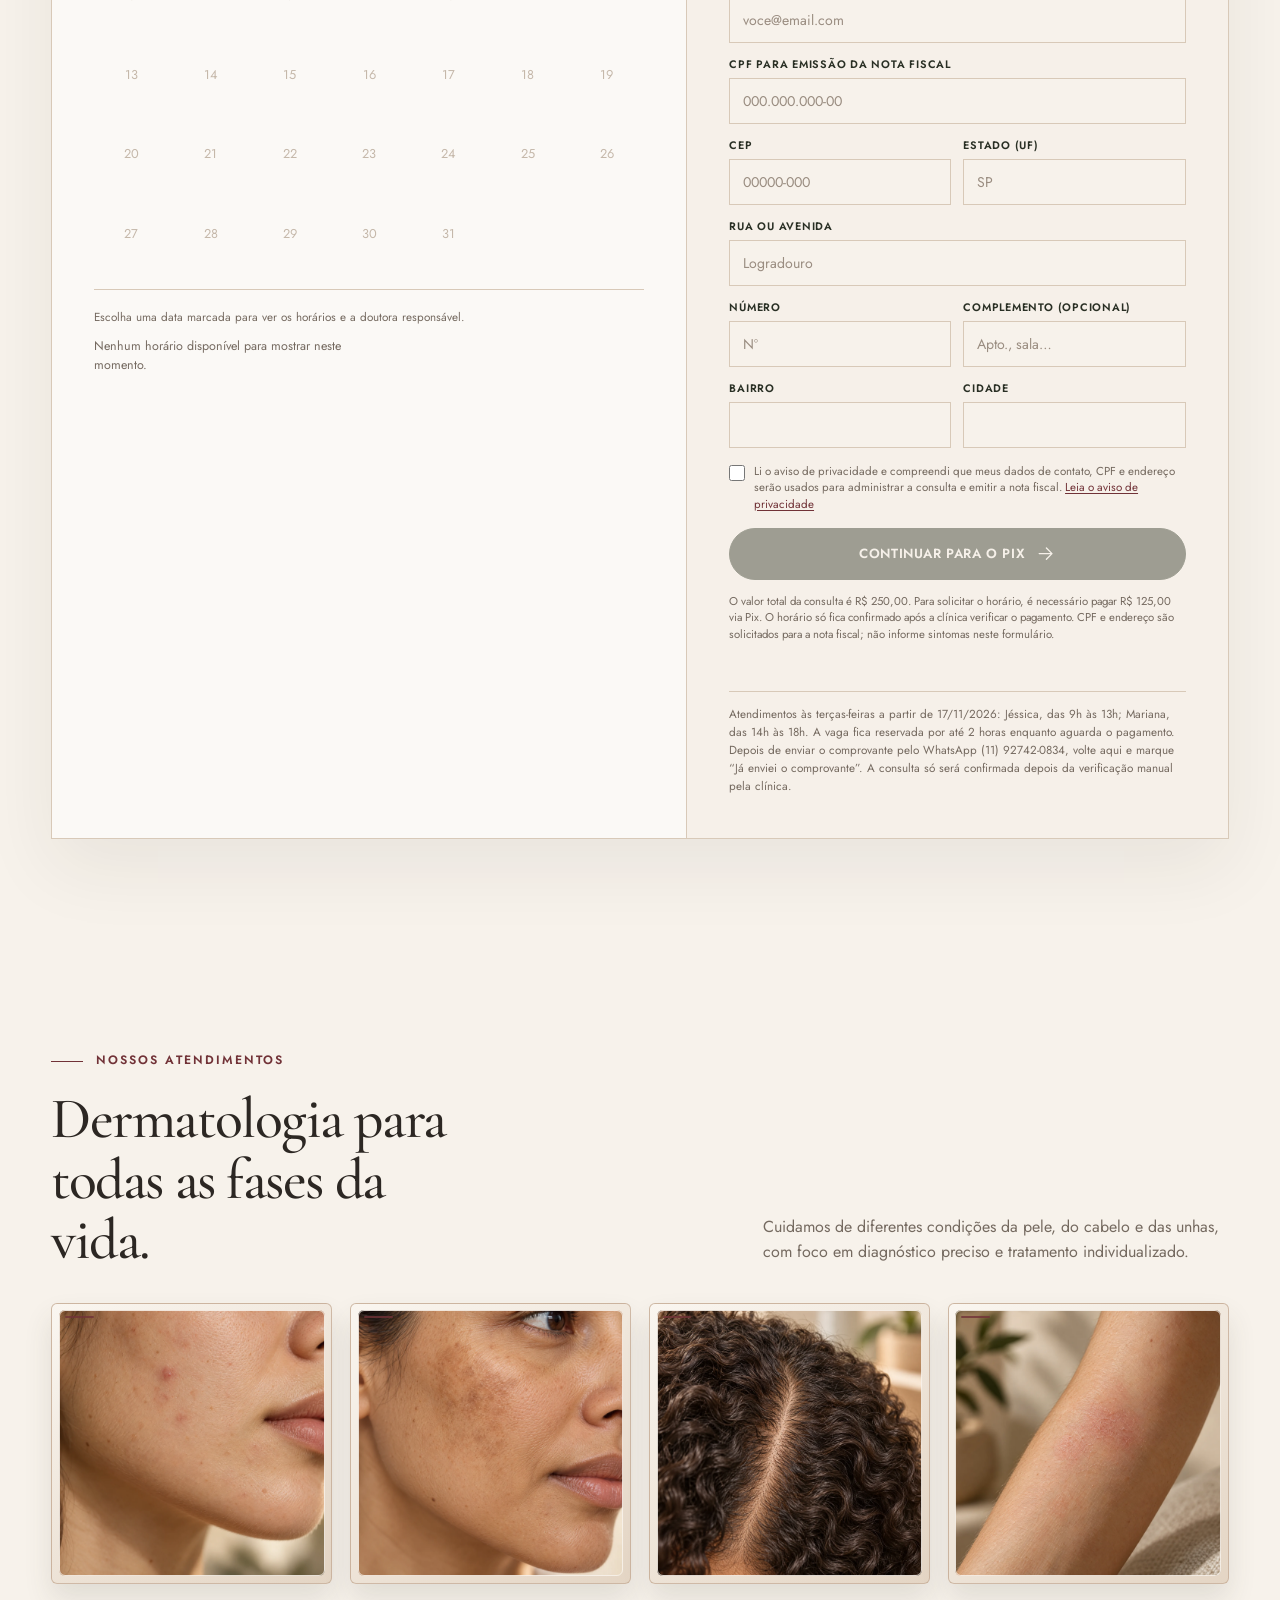
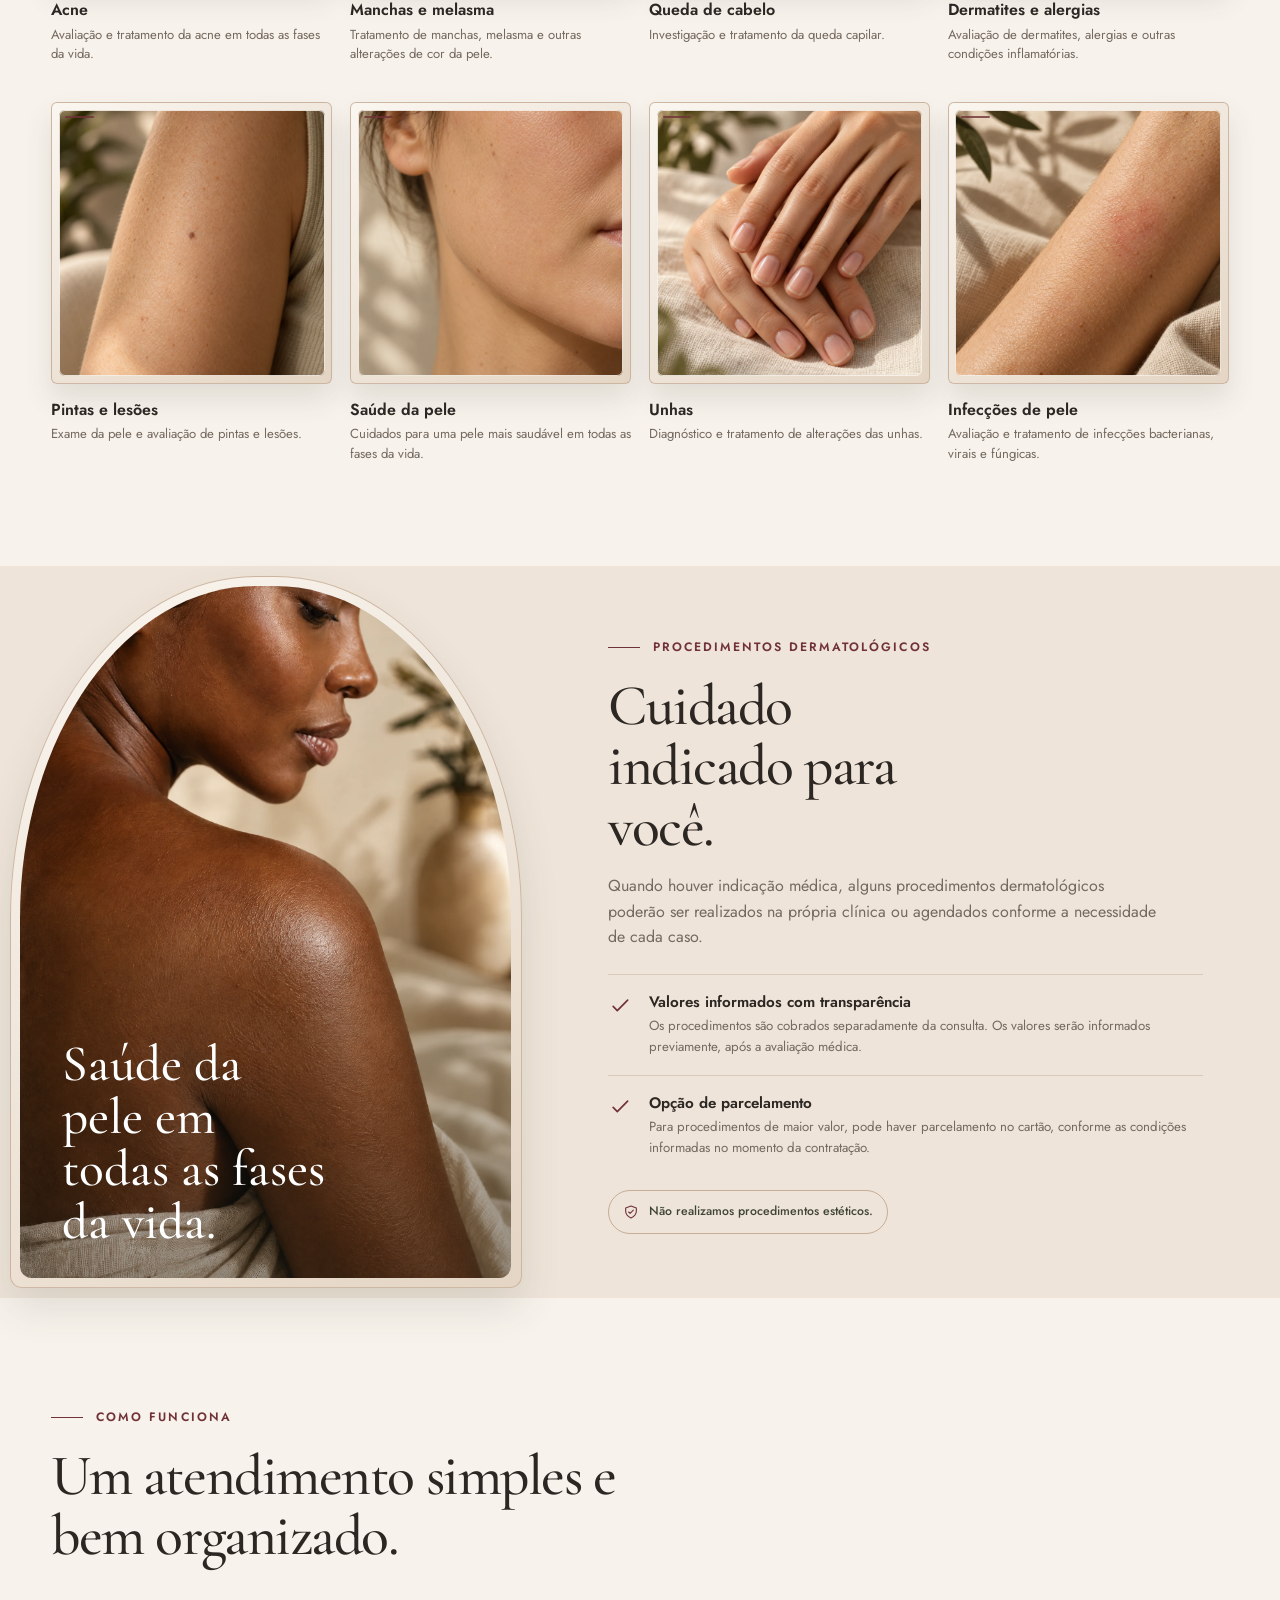
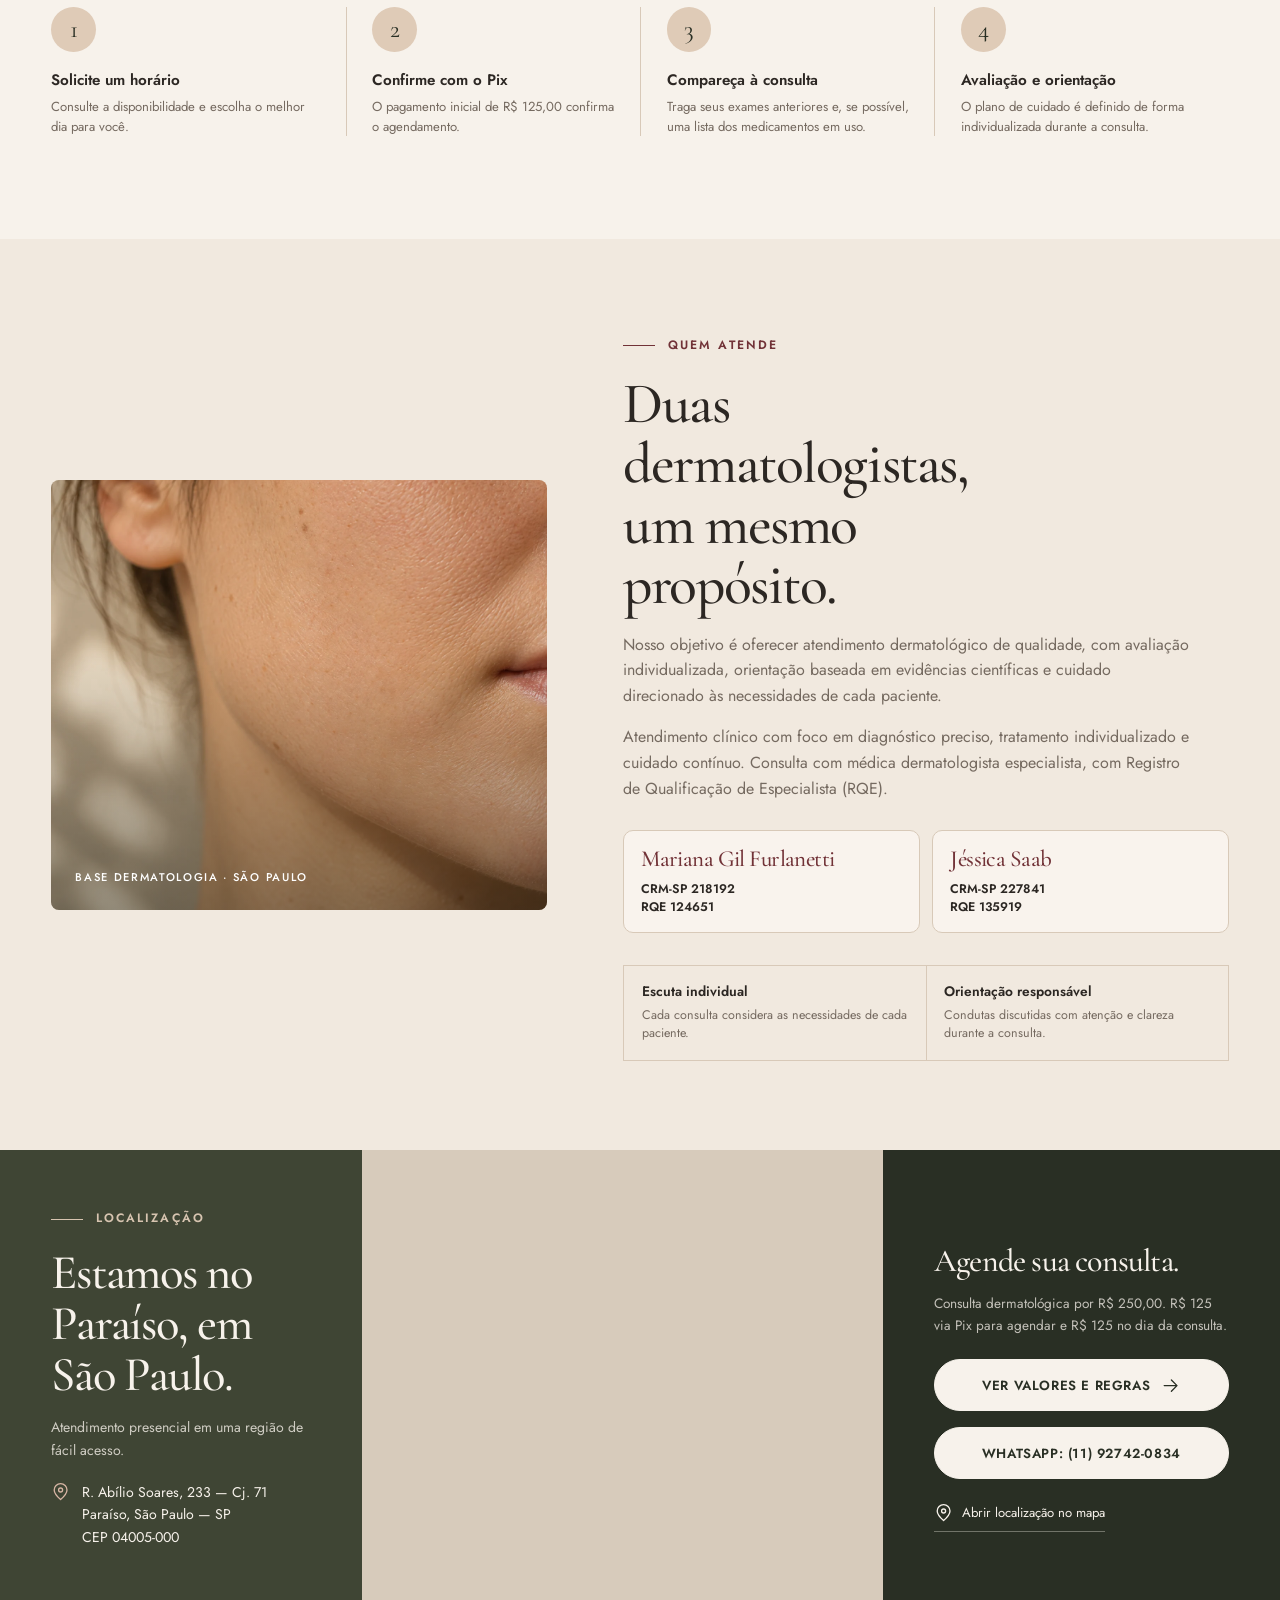
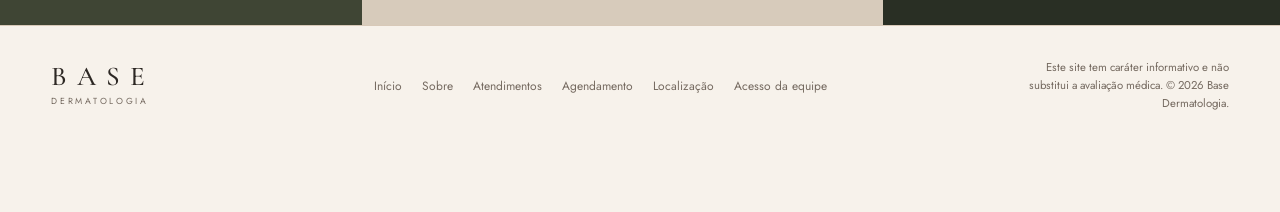
==== commit 55d93d89: "Switch custom domain to basedermatologia.com.br" ====
--- a/index.html
+++ b/index.html
@@ -8,12 +8,14 @@
   <meta property="og:title" content="Base Dermatologia | Cuidado especializado e acessível">
   <meta property="og:description" content="Atendimento dermatológico de qualidade, com avaliação individualizada e transparência nos valores.">
   <meta property="og:type" content="website">
+  <meta property="og:url" content="https://basedermatologia.com.br/">
   <title>Base Dermatologia | Dermatologia acessível, com atendimento especializado</title>
+  <link rel="canonical" href="https://basedermatologia.com.br/">
   <link rel="preconnect" href="https://fonts.googleapis.com">
   <link rel="preconnect" href="https://fonts.gstatic.com" crossorigin>
   <link href="https://fonts.googleapis.com/css2?family=Cormorant+Garamond:wght@400;500;600&family=Jost:wght@300;400;500;600&display=swap" rel="stylesheet">
   <link rel="icon" href="data:image/svg+xml,%3Csvg xmlns='http://www.w3.org/2000/svg' viewBox='0 0 64 64'%3E%3Crect width='64' height='64' rx='16' fill='%233f4534'/%3E%3Ctext x='32' y='44' font-family='Georgia,serif' font-size='38' text-anchor='middle' fill='%23f7f2eb'%3EB%3C/text%3E%3C/svg%3E">
-  <link rel="stylesheet" href="./styles/agenda.css">
+  <link rel="stylesheet" href="./styles/agenda.css?v=20261023-pix-copy">
   <style>
     :root{--paper:#f7f2eb;--cream:#f1e9df;--sand:#e4d5c4;--clay:#c6ad96;--olive:#3f4534;--olive-deep:#292f24;--wine:#713237;--ink:#2c2723;--muted:#756a60;--line:#d8c9b8;--serif:"Cormorant Garamond",Georgia,"Times New Roman",serif;--sans:"Jost","Helvetica Neue",Arial,sans-serif;--wrap:1280px;--gutter:clamp(1.2rem,4vw,3.5rem);--radius:8px}
     *,*::before,*::after{box-sizing:border-box}html{scroll-behavior:smooth;scroll-padding-top:92px;-webkit-text-size-adjust:100%}body{margin:0;background:var(--paper);color:var(--ink);font:16px/1.6 var(--sans);-webkit-font-smoothing:antialiased;text-rendering:optimizeLegibility}body.menu-open{overflow:hidden}img{display:block;max-width:100%}a{color:inherit}button{font:inherit}h1,h2,h3,p{margin-top:0}h1,h2,h3{font-family:var(--serif);font-weight:500;line-height:1.05;letter-spacing:-.025em}h1{font-size:clamp(3.3rem,6.3vw,6rem);max-width:11ch;margin-bottom:1.45rem}h2{font-size:clamp(2.7rem,4.5vw,4.4rem);margin-bottom:1rem}h3{font-size:1.65rem;margin-bottom:.45rem}p{margin-bottom:1rem}:focus-visible{outline:2px solid var(--wine);outline-offset:4px;border-radius:3px}.wrap{width:min(100%,var(--wrap));margin-inline:auto;padding-inline:var(--gutter)}.sr-only{position:absolute;width:1px;height:1px;padding:0;margin:-1px;overflow:hidden;clip:rect(0,0,0,0);white-space:nowrap;border:0}.icon{width:1.2rem;height:1.2rem;flex:none;fill:none;stroke:currentColor;stroke-width:1.65;stroke-linecap:round;stroke-linejoin:round}.eyebrow{display:inline-flex;align-items:center;gap:.8rem;color:var(--wine);font-size:.76rem;font-weight:600;letter-spacing:.17em;text-transform:uppercase;margin-bottom:1.15rem}.eyebrow::before{content:"";width:2rem;height:1px;background:currentColor}.btn{min-height:52px;display:inline-flex;align-items:center;justify-content:center;gap:.7rem;padding:.82rem 1.55rem;border:1px solid var(--olive);border-radius:999px;background:var(--olive);color:var(--paper);font-size:.83rem;font-weight:600;letter-spacing:.045em;text-decoration:none;text-transform:uppercase;transition:background .2s,border-color .2s,color .2s,transform .2s}.btn:hover{background:var(--olive-deep);border-color:var(--olive-deep);transform:translateY(-1px)}.btn--outline{background:transparent;color:var(--olive)}.btn--outline:hover{background:var(--olive);color:var(--paper)}.btn--light{background:var(--paper);border-color:var(--paper);color:var(--olive-deep)}.btn--light:hover{background:var(--sand);border-color:var(--sand);color:var(--olive-deep)}
@@ -156,6 +158,10 @@
               <p id="agenda-payment-detail" class="online-agenda__pix-status"></p>
               <img id="agenda-payment-qr" src="" alt="QR Code Pix da doutora responsável pela consulta" width="355" height="355">
               <p class="online-agenda__pix-status">Escaneie o QR Code e digite <strong>R$ 125,00</strong>. Depois, envie a imagem do comprovante pelo WhatsApp da clínica. O envio do comprovante não confirma automaticamente a consulta.</p>
+              <label class="online-agenda__pix-code-label" for="agenda-pix-copy-code">Ou copie o código Pix e cole no aplicativo do seu banco</label>
+              <textarea id="agenda-pix-copy-code" class="online-agenda__pix-code" readonly rows="3" aria-label="Código Pix copia e cola"></textarea>
+              <button class="btn btn--outline online-agenda__pix-copy" id="agenda-pix-copy-button" type="button">Copiar código Pix</button>
+              <p id="agenda-pix-copy-status" class="online-agenda__pix-status" role="status" aria-live="polite"></p>
               <a class="btn online-agenda__pix-copy" id="agenda-whatsapp-link" href="#" target="_blank" rel="noopener noreferrer">Enviar comprovante pelo WhatsApp</a>
               <button class="btn btn--outline online-agenda__pix-copy" id="agenda-proof-sent" type="button">Já enviei o comprovante</button>
               <p id="agenda-payment-status" class="online-agenda__pix-status" role="status"></p>
@@ -192,7 +198,8 @@
   <footer class="footer"><div class="wrap footer-inner"><a class="brand" href="#inicio" aria-label="Base Dermatologia — voltar ao início"><span class="brand-name">BASE</span><span class="brand-sub">DERMATOLOGIA</span></a><nav aria-label="Navegação do rodapé"><ul class="footer-nav"><li><a href="#inicio">Início</a></li><li><a href="#sobre">Sobre</a></li><li><a href="#atendimentos">Atendimentos</a></li><li><a href="#agenda">Agendamento</a></li><li><a href="#localizacao">Localização</a></li><li><a href="./admin.html">Acesso da equipe</a></li></ul></nav><p class="footer-fine">Este site tem caráter informativo e não substitui a avaliação médica. © <span id="year">2026</span> Base Dermatologia.</p></div></footer>
   <div class="mobile-booking" aria-label="Atalho de agendamento e contato"><div class="mobile-booking-copy"><span>Consulta dermatológica</span><strong>R$ 250,00</strong></div><div class="mobile-booking-actions" aria-label="Agendar ou falar pelo WhatsApp"><a class="btn" href="#agendamento">Agendar <svg class="icon"><use href="#i-arrow"/></svg></a><a class="btn btn--outline" href="https://wa.me/5511927420834" target="_blank" rel="noopener noreferrer" aria-label="Fale pelo WhatsApp no (11) 92742-0834">WhatsApp</a></div></div>
   <script src="./scripts/agenda-config.js"></script>
-  <script defer src="./scripts/agenda.js"></script>
+  <script src="./scripts/pix-copia-cola.js?v=20261023"></script>
+  <script defer src="./scripts/agenda.js?v=20261023-pix-copy"></script>
   <script>
     (function(){
       var header=document.getElementById("top"),toggle=document.getElementById("menu-toggle"),nav=document.getElementById("main-nav");
--- a/styles/agenda.css
+++ b/styles/agenda.css
@@ -74,6 +74,10 @@
 .online-agenda__pix h4{margin:0 0 .35rem;font:500 1.25rem var(--serif)}
 .online-agenda__pix img{width:min(190px,100%);aspect-ratio:1/1;object-fit:contain;margin:.8rem auto;border:1px solid var(--line);background:#fff}
 .online-agenda__pix textarea{width:100%;min-height:4.3rem;padding:.65rem;border:1px solid var(--line);font:400 .72rem/1.4 var(--sans);resize:vertical}
+.online-agenda__pix-code-label{display:block;margin:.9rem 0 .35rem;color:var(--olive-deep);font-size:.73rem;font-weight:600;line-height:1.45}
+.online-agenda__pix-code{display:block;min-height:4.5rem;overflow-wrap:anywhere;word-break:break-all;background:#fff;color:var(--ink)}
+.online-agenda__pix-code:focus-visible{outline:2px solid var(--olive);outline-offset:2px}
+.online-agenda__pix-code[hidden],.online-agenda__pix-copy[hidden]{display:none}
 .online-agenda__pix-copy{width:100%;margin-top:.5rem}
 .online-agenda__pix-status{margin:.6rem 0 0;color:var(--muted);font-size:.78rem;line-height:1.45}
 .online-agenda__privacy-note{margin:.85rem 0 0;padding-top:.8rem;border-top:1px solid var(--line);color:var(--muted);font-size:.73rem;line-height:1.55}
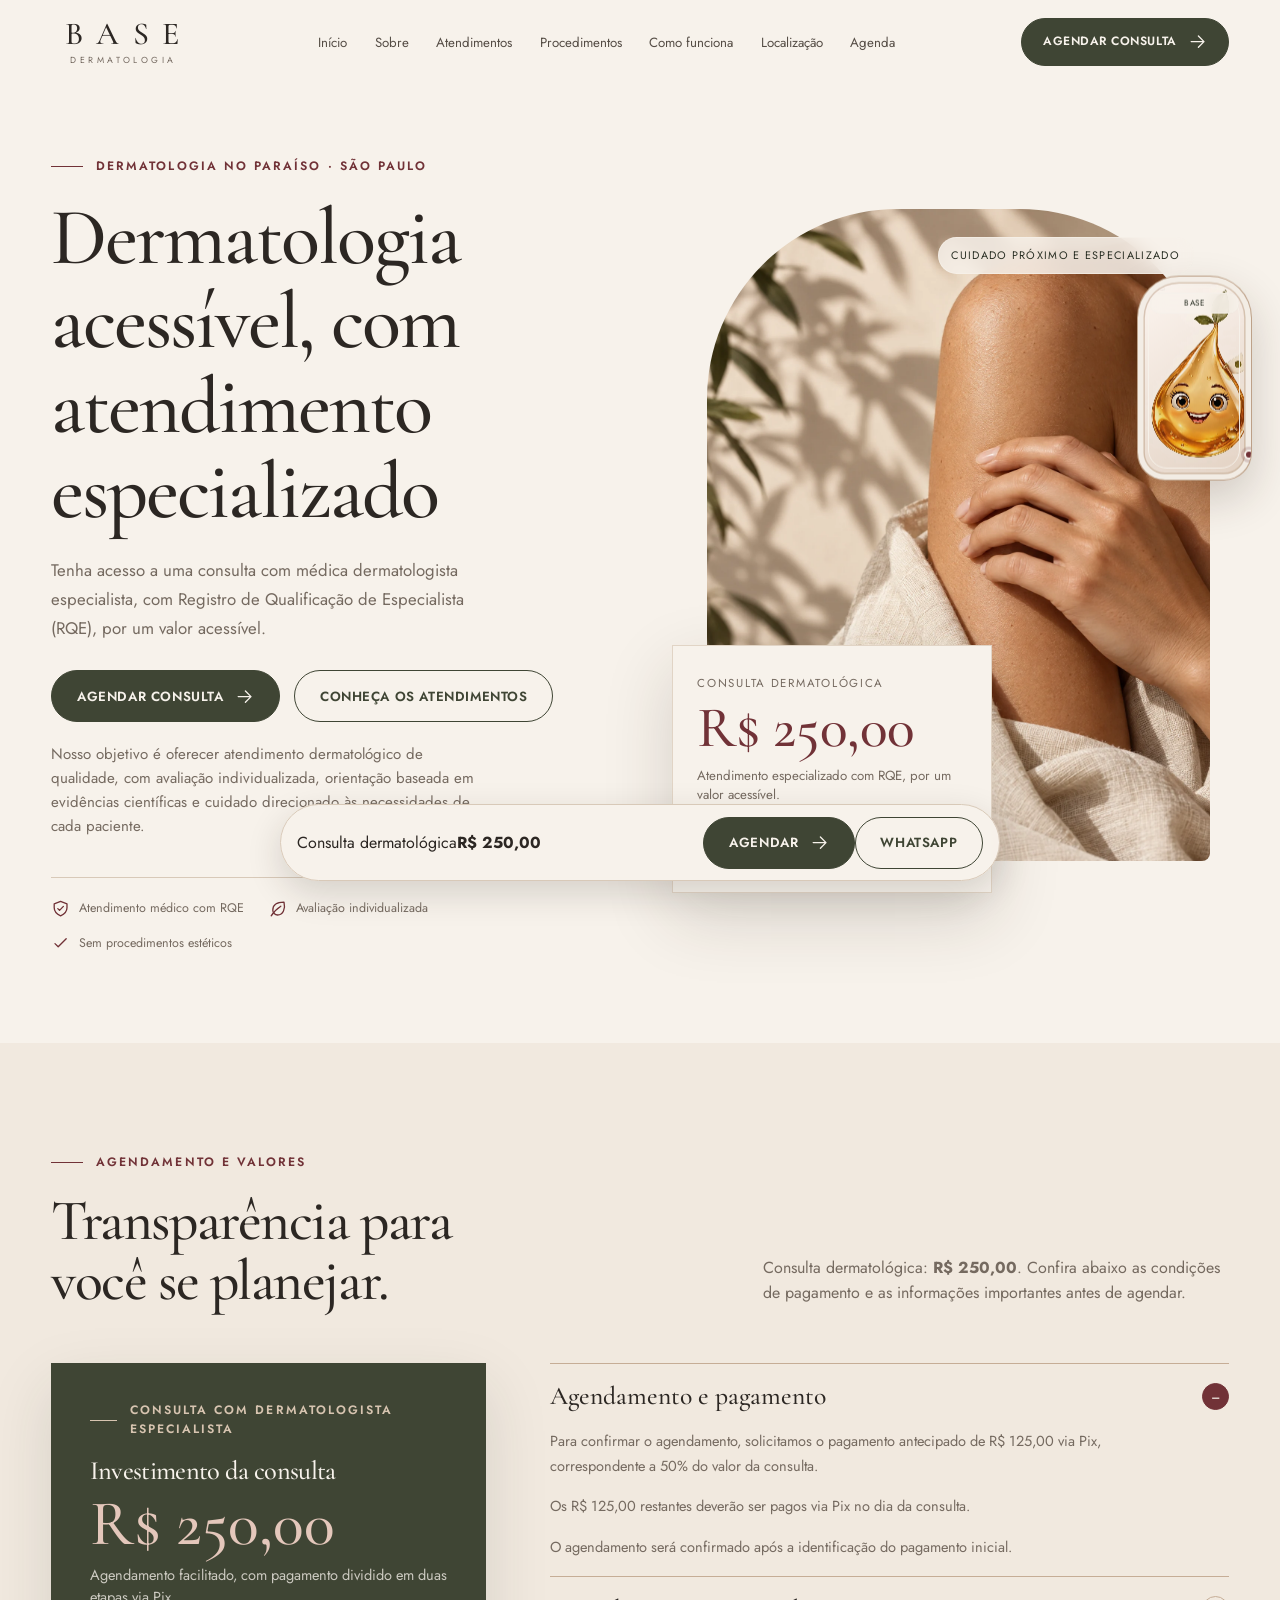
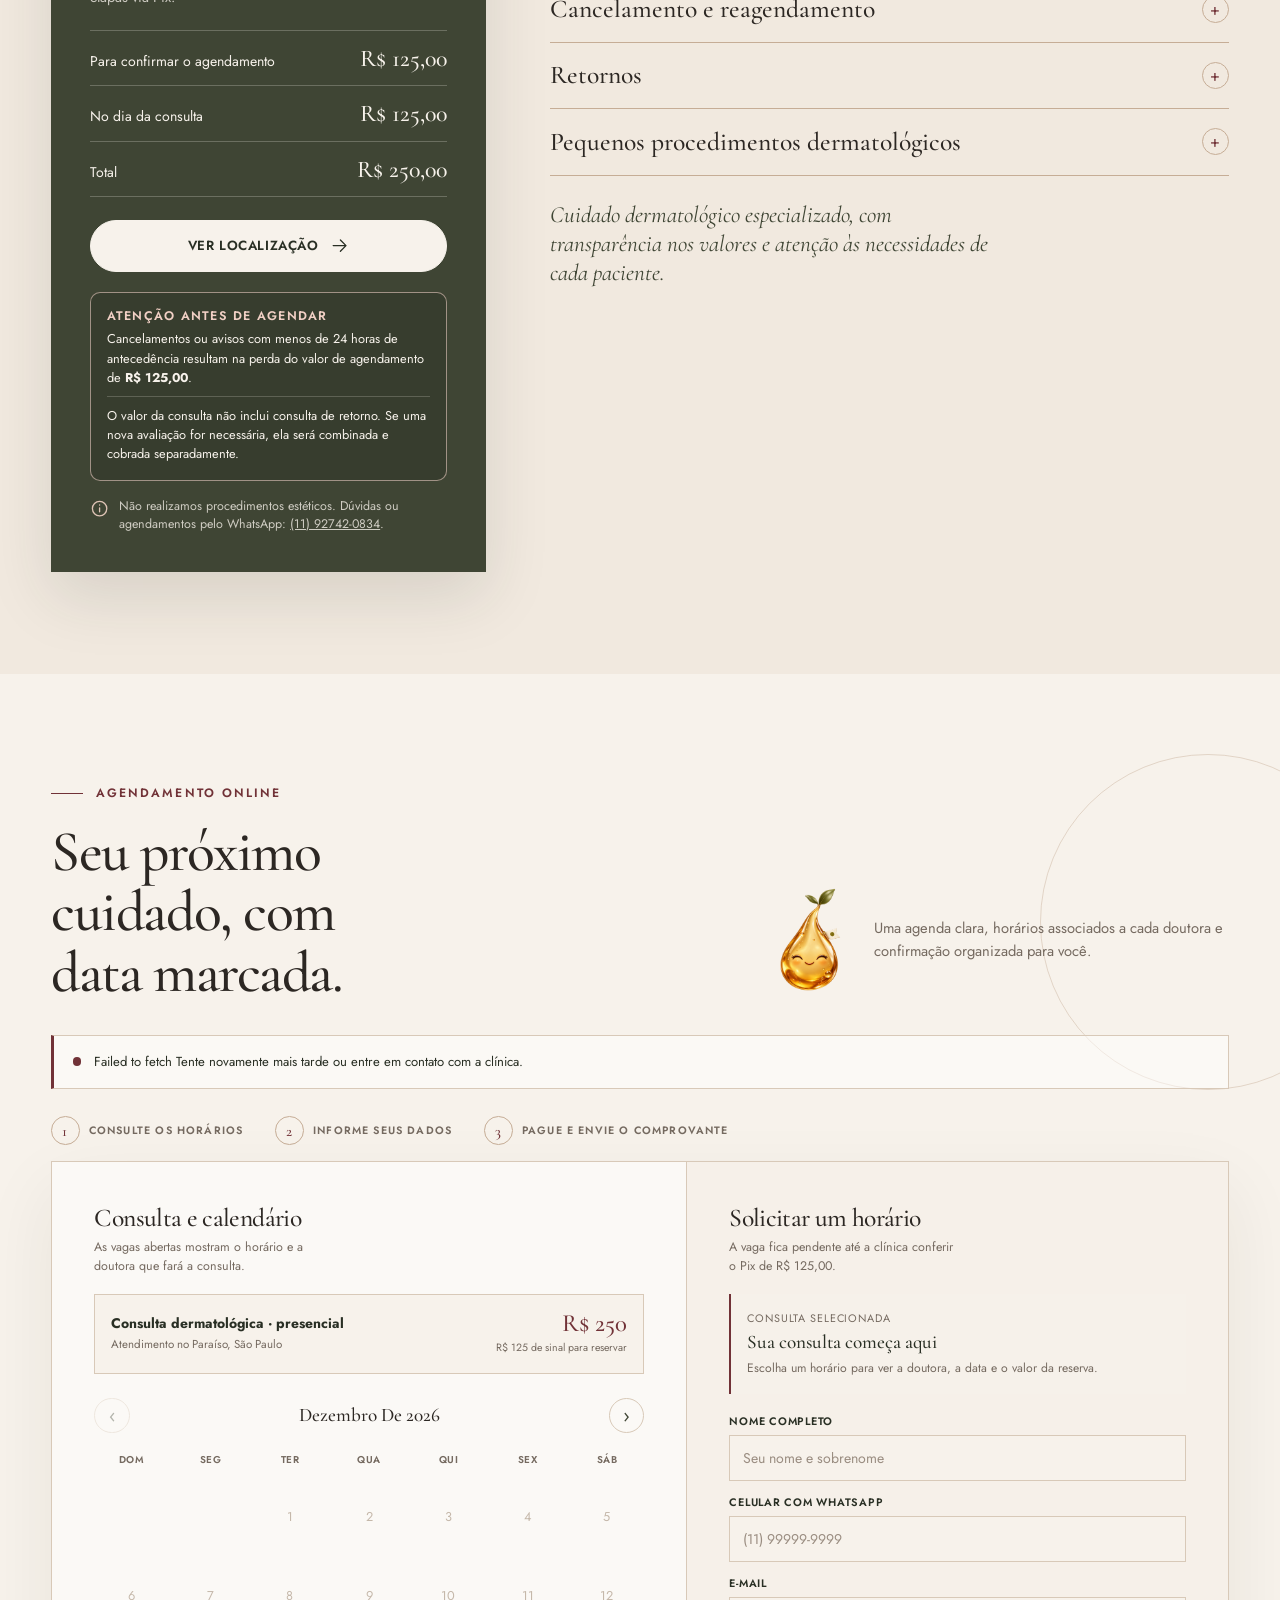
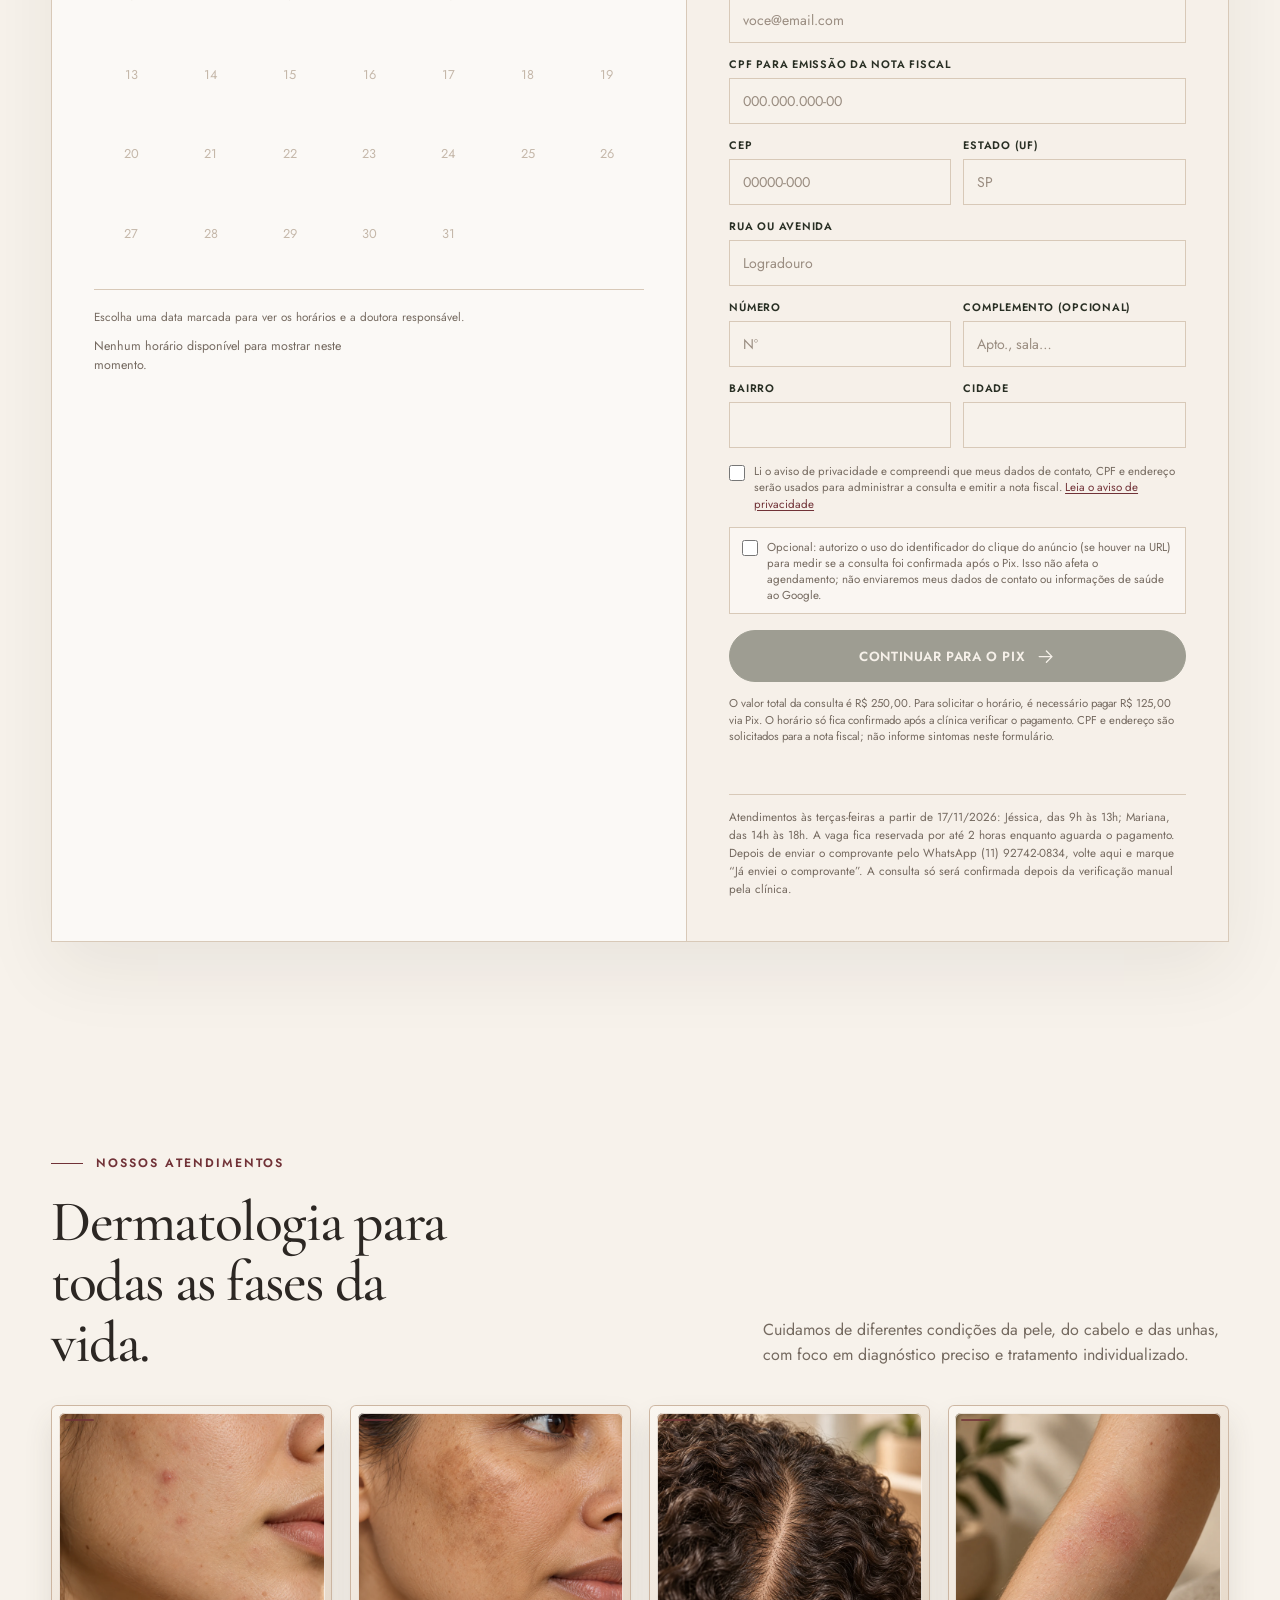
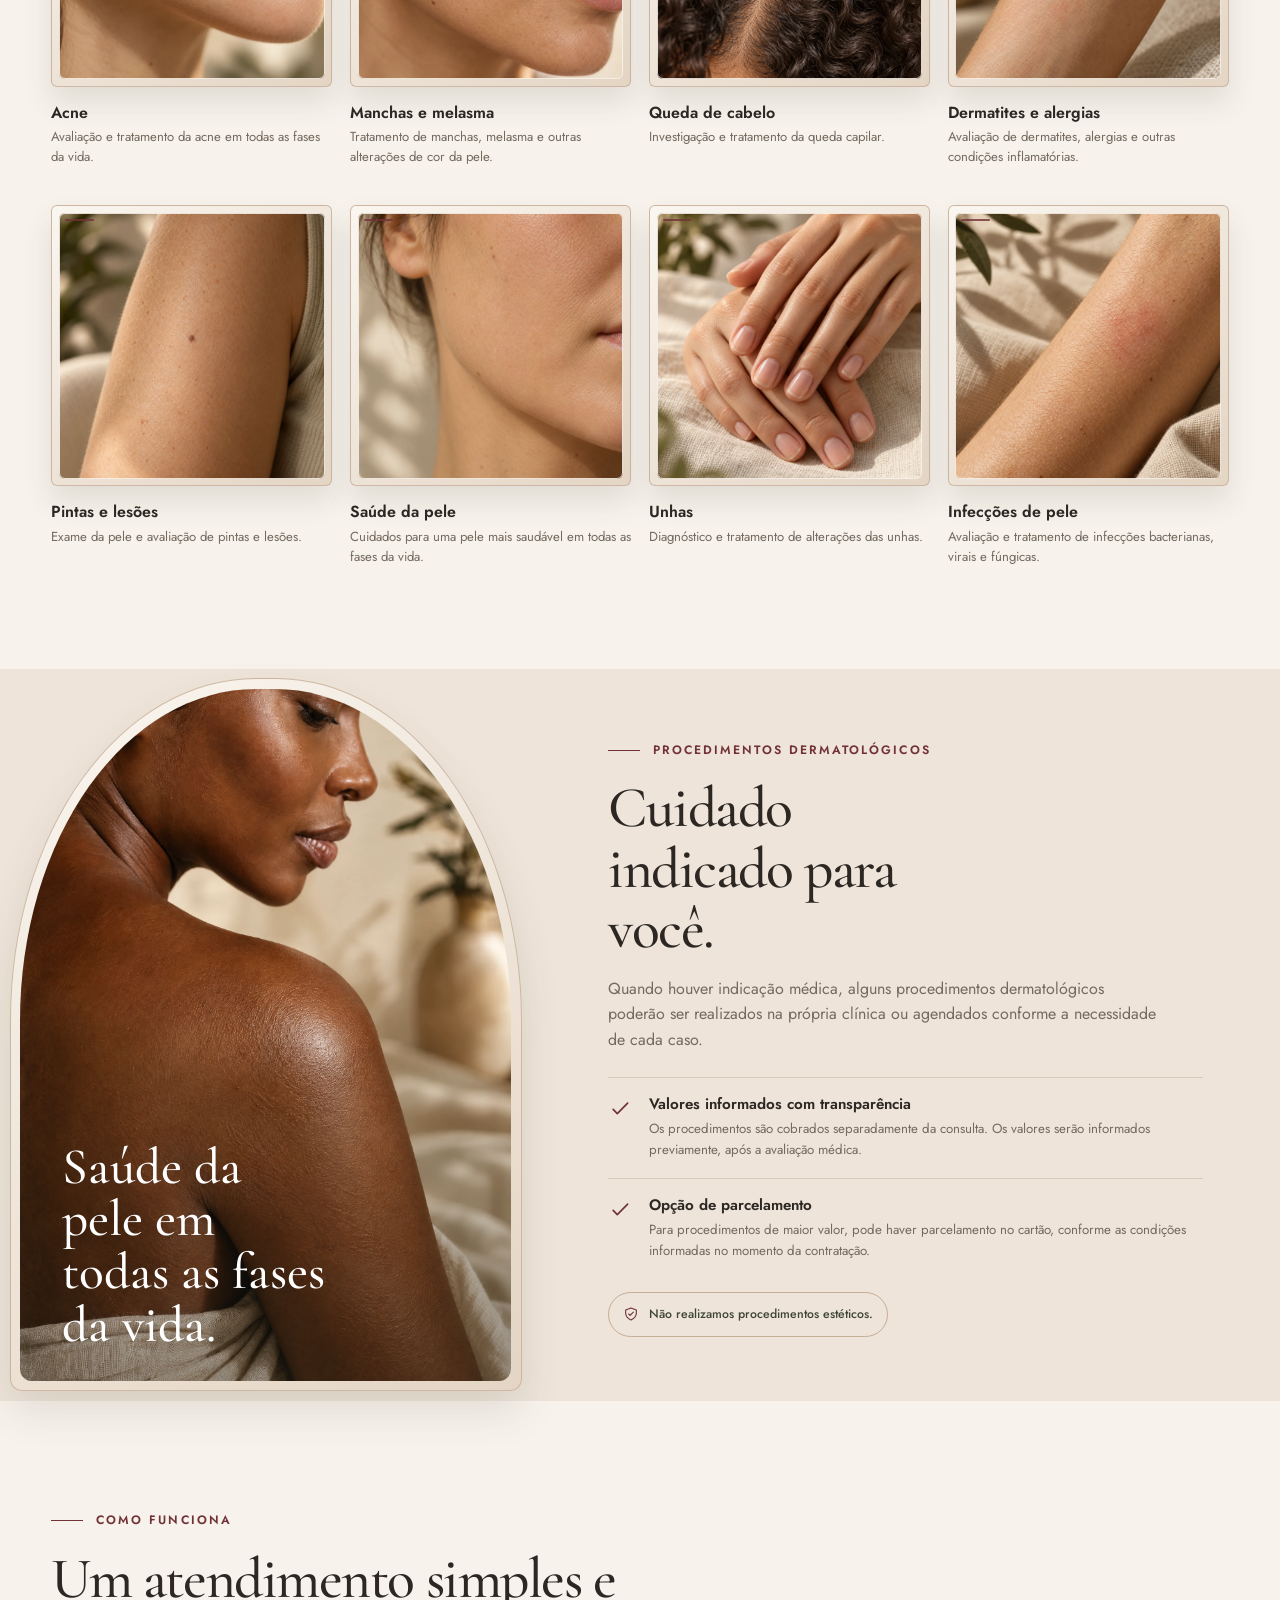
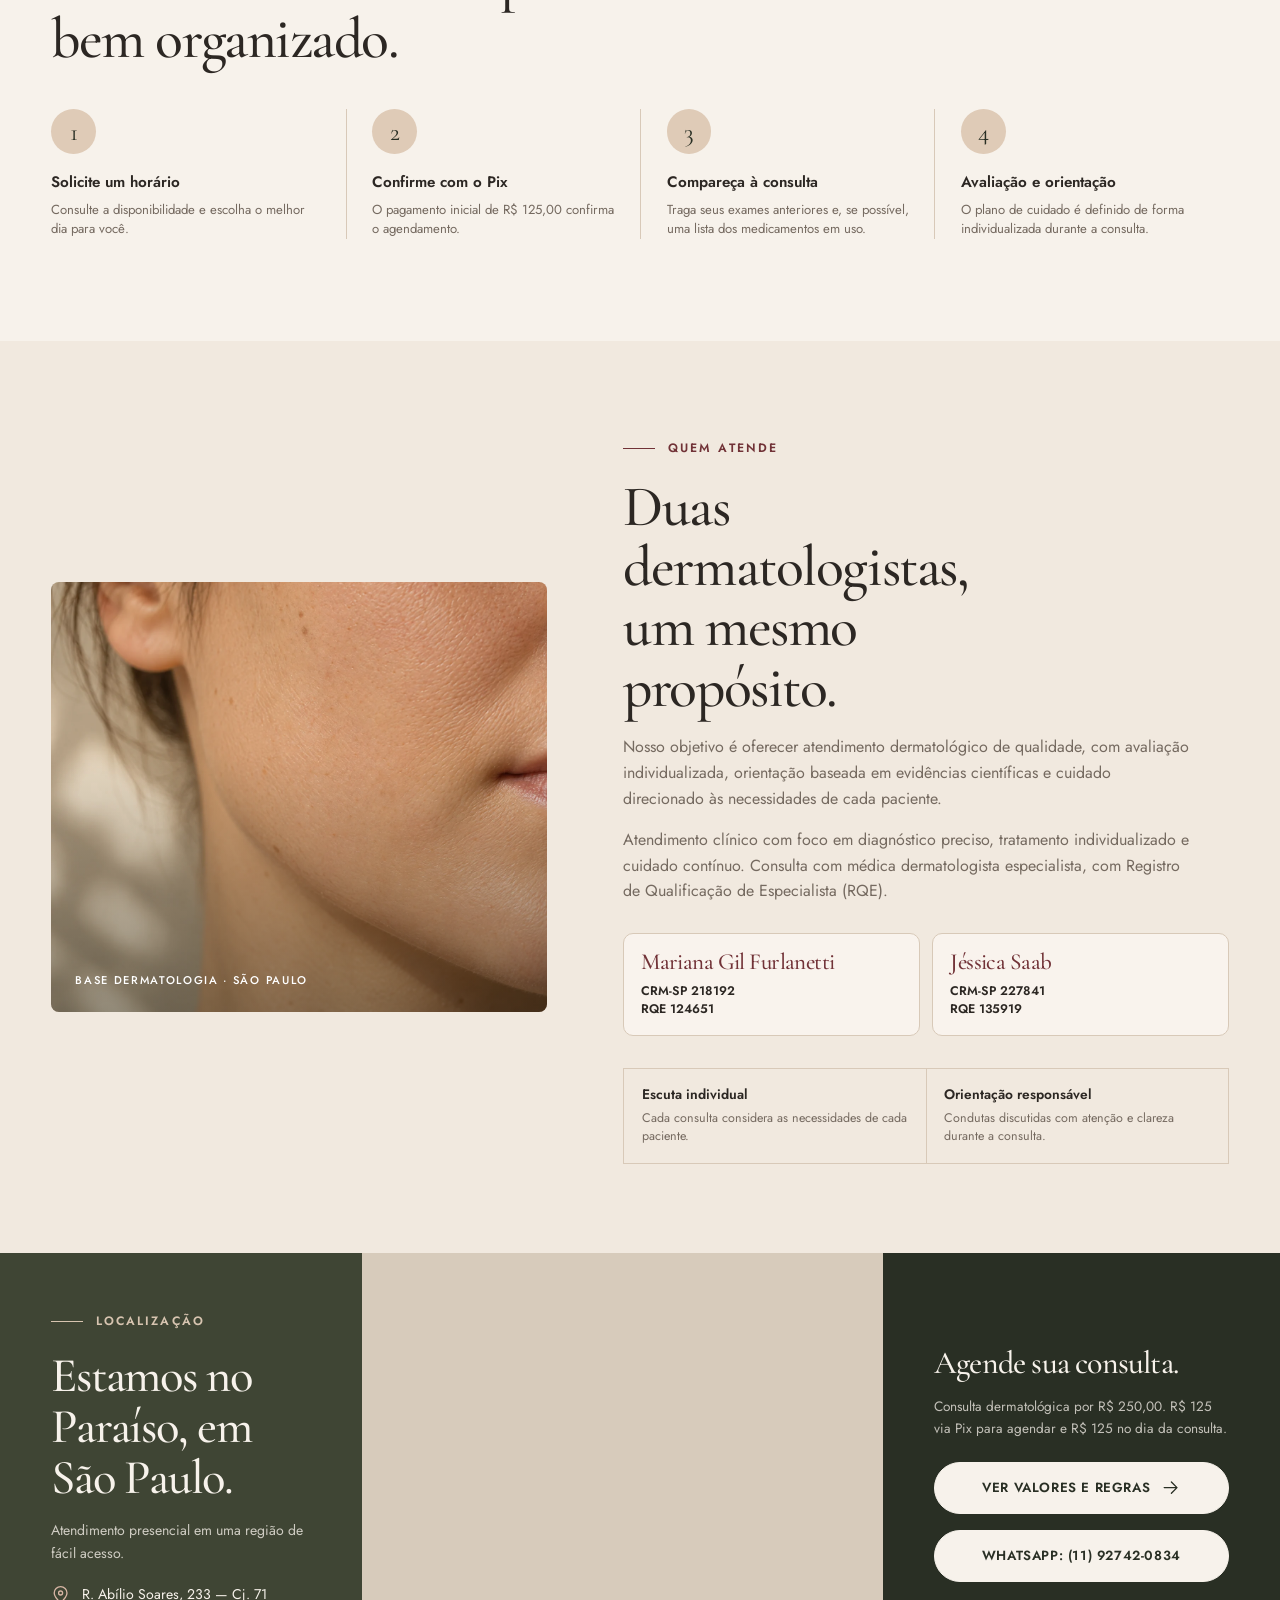
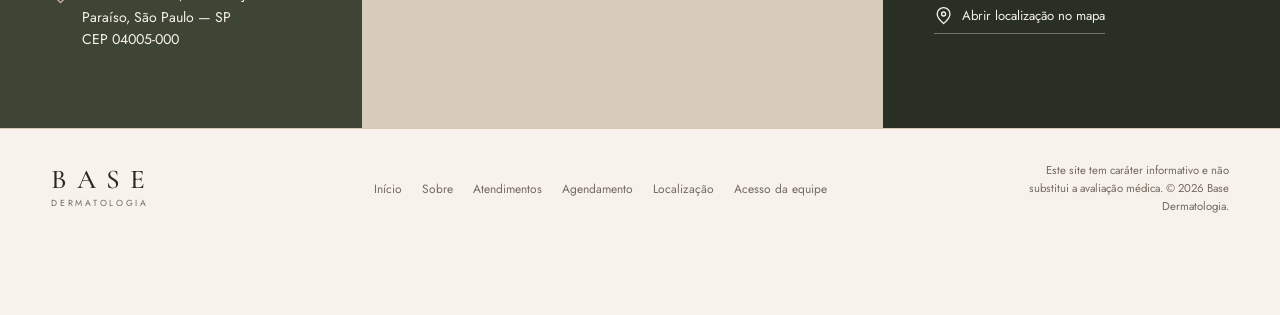
==== commit b6cb0209: "Add consent-based paid appointment conversion queue" ====
--- a/index.html
+++ b/index.html
@@ -15,7 +15,7 @@
   <link rel="preconnect" href="https://fonts.gstatic.com" crossorigin>
   <link href="https://fonts.googleapis.com/css2?family=Cormorant+Garamond:wght@400;500;600&family=Jost:wght@300;400;500;600&display=swap" rel="stylesheet">
   <link rel="icon" href="data:image/svg+xml,%3Csvg xmlns='http://www.w3.org/2000/svg' viewBox='0 0 64 64'%3E%3Crect width='64' height='64' rx='16' fill='%233f4534'/%3E%3Ctext x='32' y='44' font-family='Georgia,serif' font-size='38' text-anchor='middle' fill='%23f7f2eb'%3EB%3C/text%3E%3C/svg%3E">
-  <link rel="stylesheet" href="./styles/agenda.css?v=20261023-pix-copy">
+  <link rel="stylesheet" href="./styles/agenda.css?v=20261026-ads-measurement">
   <style>
     :root{--paper:#f7f2eb;--cream:#f1e9df;--sand:#e4d5c4;--clay:#c6ad96;--olive:#3f4534;--olive-deep:#292f24;--wine:#713237;--ink:#2c2723;--muted:#756a60;--line:#d8c9b8;--serif:"Cormorant Garamond",Georgia,"Times New Roman",serif;--sans:"Jost","Helvetica Neue",Arial,sans-serif;--wrap:1280px;--gutter:clamp(1.2rem,4vw,3.5rem);--radius:8px}
     *,*::before,*::after{box-sizing:border-box}html{scroll-behavior:smooth;scroll-padding-top:92px;-webkit-text-size-adjust:100%}body{margin:0;background:var(--paper);color:var(--ink);font:16px/1.6 var(--sans);-webkit-font-smoothing:antialiased;text-rendering:optimizeLegibility}body.menu-open{overflow:hidden}img{display:block;max-width:100%}a{color:inherit}button{font:inherit}h1,h2,h3,p{margin-top:0}h1,h2,h3{font-family:var(--serif);font-weight:500;line-height:1.05;letter-spacing:-.025em}h1{font-size:clamp(3.3rem,6.3vw,6rem);max-width:11ch;margin-bottom:1.45rem}h2{font-size:clamp(2.7rem,4.5vw,4.4rem);margin-bottom:1rem}h3{font-size:1.65rem;margin-bottom:.45rem}p{margin-bottom:1rem}:focus-visible{outline:2px solid var(--wine);outline-offset:4px;border-radius:3px}.wrap{width:min(100%,var(--wrap));margin-inline:auto;padding-inline:var(--gutter)}.sr-only{position:absolute;width:1px;height:1px;padding:0;margin:-1px;overflow:hidden;clip:rect(0,0,0,0);white-space:nowrap;border:0}.icon{width:1.2rem;height:1.2rem;flex:none;fill:none;stroke:currentColor;stroke-width:1.65;stroke-linecap:round;stroke-linejoin:round}.eyebrow{display:inline-flex;align-items:center;gap:.8rem;color:var(--wine);font-size:.76rem;font-weight:600;letter-spacing:.17em;text-transform:uppercase;margin-bottom:1.15rem}.eyebrow::before{content:"";width:2rem;height:1px;background:currentColor}.btn{min-height:52px;display:inline-flex;align-items:center;justify-content:center;gap:.7rem;padding:.82rem 1.55rem;border:1px solid var(--olive);border-radius:999px;background:var(--olive);color:var(--paper);font-size:.83rem;font-weight:600;letter-spacing:.045em;text-decoration:none;text-transform:uppercase;transition:background .2s,border-color .2s,color .2s,transform .2s}.btn:hover{background:var(--olive-deep);border-color:var(--olive-deep);transform:translateY(-1px)}.btn--outline{background:transparent;color:var(--olive)}.btn--outline:hover{background:var(--olive);color:var(--paper)}.btn--light{background:var(--paper);border-color:var(--paper);color:var(--olive-deep)}.btn--light:hover{background:var(--sand);border-color:var(--sand);color:var(--olive-deep)}
@@ -149,6 +149,7 @@
               </div>
               <input name="website" type="text" autocomplete="off" tabindex="-1" aria-hidden="true" hidden>
               <label class="online-agenda__privacy"><input id="agenda-privacy-check" name="acceptedPrivacy" type="checkbox" required disabled><span>Li o aviso de privacidade e compreendi que meus dados de contato, CPF e endereço serão usados para administrar a consulta e emitir a nota fiscal. <a id="agenda-privacy-link" href="#" target="_blank" rel="noopener noreferrer" hidden>Leia o aviso de privacidade</a></span></label>
+              <label class="online-agenda__privacy online-agenda__privacy--optional"><input id="agenda-measurement-check" name="measurementConsent" type="checkbox" disabled><span>Opcional: autorizo o uso do identificador do clique do anúncio (se houver na URL) para medir se a consulta foi confirmada após o Pix. Isso não afeta o agendamento; não enviaremos meus dados de contato ou informações de saúde ao Google.</span></label>
               <button class="btn online-agenda__submit" id="agenda-submit" type="submit" disabled>Continuar para o Pix <svg class="icon"><use href="#i-arrow"/></svg></button>
               <p class="online-agenda__fineprint">O valor total da consulta é R$ 250,00. Para solicitar o horário, é necessário pagar R$ 125,00 via Pix. O horário só fica confirmado após a clínica verificar o pagamento. CPF e endereço são solicitados para a nota fiscal; não informe sintomas neste formulário.</p>
               <p class="online-agenda__feedback" id="agenda-feedback" role="status" aria-live="polite"></p>
@@ -197,9 +198,9 @@
 
   <footer class="footer"><div class="wrap footer-inner"><a class="brand" href="#inicio" aria-label="Base Dermatologia — voltar ao início"><span class="brand-name">BASE</span><span class="brand-sub">DERMATOLOGIA</span></a><nav aria-label="Navegação do rodapé"><ul class="footer-nav"><li><a href="#inicio">Início</a></li><li><a href="#sobre">Sobre</a></li><li><a href="#atendimentos">Atendimentos</a></li><li><a href="#agenda">Agendamento</a></li><li><a href="#localizacao">Localização</a></li><li><a href="./admin.html">Acesso da equipe</a></li></ul></nav><p class="footer-fine">Este site tem caráter informativo e não substitui a avaliação médica. © <span id="year">2026</span> Base Dermatologia.</p></div></footer>
   <div class="mobile-booking" aria-label="Atalho de agendamento e contato"><div class="mobile-booking-copy"><span>Consulta dermatológica</span><strong>R$ 250,00</strong></div><div class="mobile-booking-actions" aria-label="Agendar ou falar pelo WhatsApp"><a class="btn" href="#agendamento">Agendar <svg class="icon"><use href="#i-arrow"/></svg></a><a class="btn btn--outline" href="https://wa.me/5511927420834" target="_blank" rel="noopener noreferrer" aria-label="Fale pelo WhatsApp no (11) 92742-0834">WhatsApp</a></div></div>
-  <script src="./scripts/agenda-config.js"></script>
+  <script src="./scripts/agenda-config.js?v=20261026-ads-measurement"></script>
   <script src="./scripts/pix-copia-cola.js?v=20261023"></script>
-  <script defer src="./scripts/agenda.js?v=20261023-pix-copy"></script>
+  <script defer src="./scripts/agenda.js?v=20261026-ads-measurement"></script>
   <script>
     (function(){
       var header=document.getElementById("top"),toggle=document.getElementById("menu-toggle"),nav=document.getElementById("main-nav");
--- a/styles/agenda.css
+++ b/styles/agenda.css
@@ -62,6 +62,7 @@
 .online-agenda__form input::placeholder{color:#9a8d81}
 .online-agenda__form input:disabled{background:#f3eee7;color:#8f857c}
 .online-agenda__privacy{display:flex!important;align-items:flex-start;gap:.55rem!important;margin-top:.15rem;color:var(--muted)!important;font-size:.72rem!important;font-weight:400!important;line-height:1.4;letter-spacing:0!important;text-transform:none!important}
+.online-agenda__privacy--optional{padding:.65rem .75rem;border:1px solid var(--line);background:rgba(255,255,255,.38)}
 .online-agenda__privacy input{flex:none;width:1rem;height:1rem;min-height:1rem;margin:.12rem 0 0;accent-color:var(--olive)}
 .online-agenda__privacy a{color:var(--wine);text-underline-offset:2px}
 .online-agenda__privacy a[hidden]{display:none}
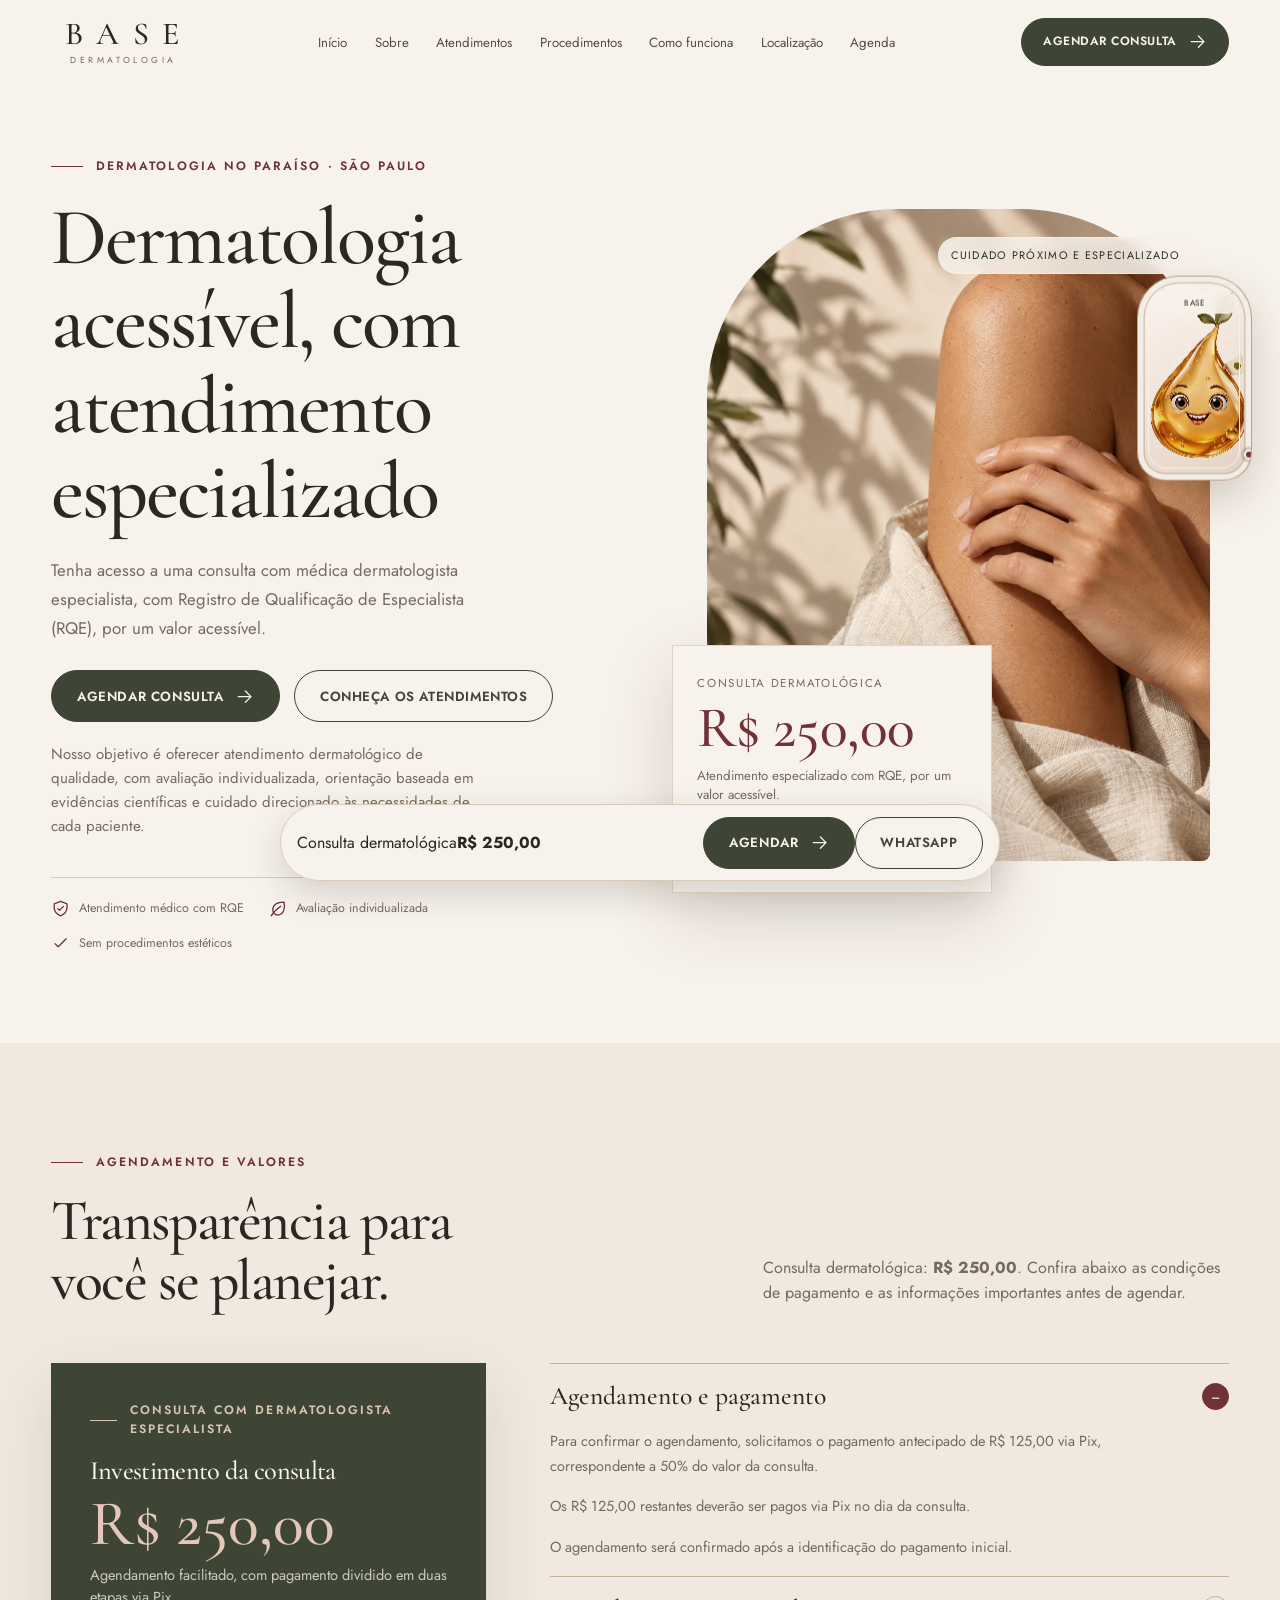
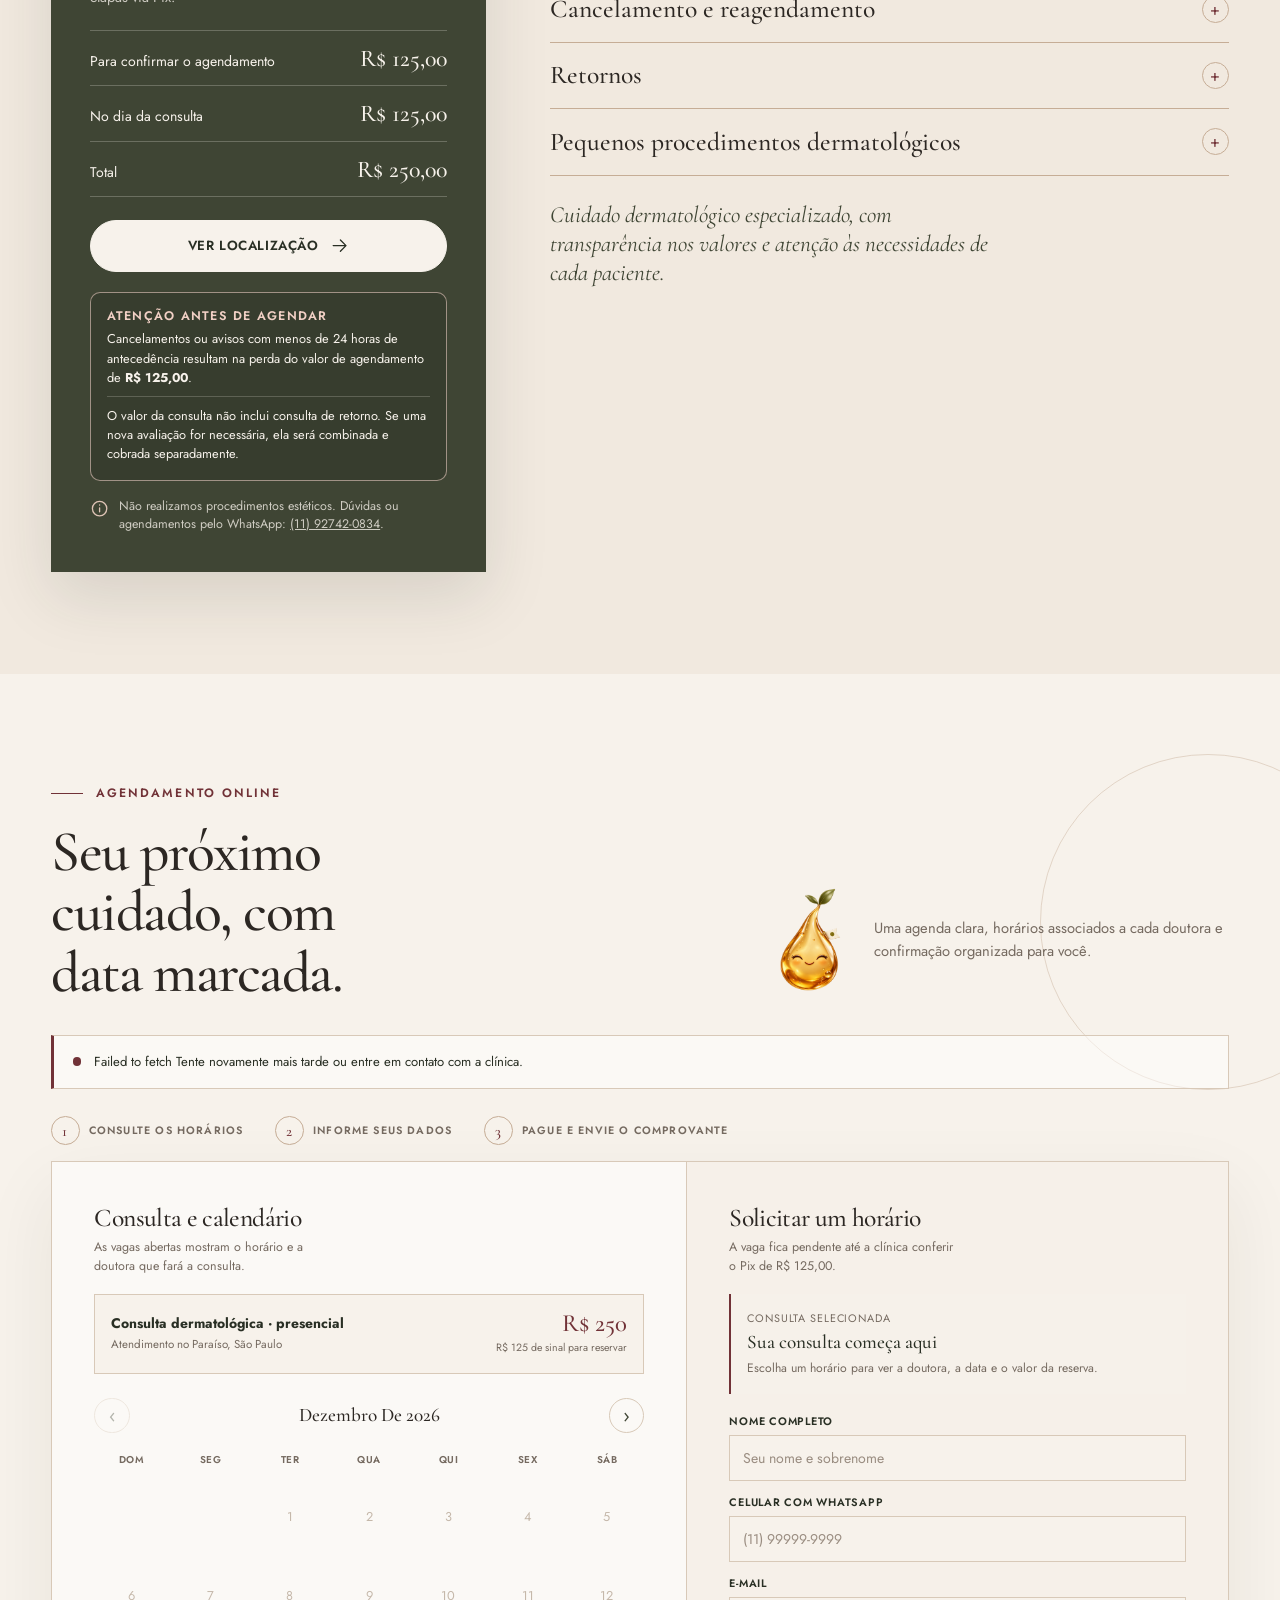
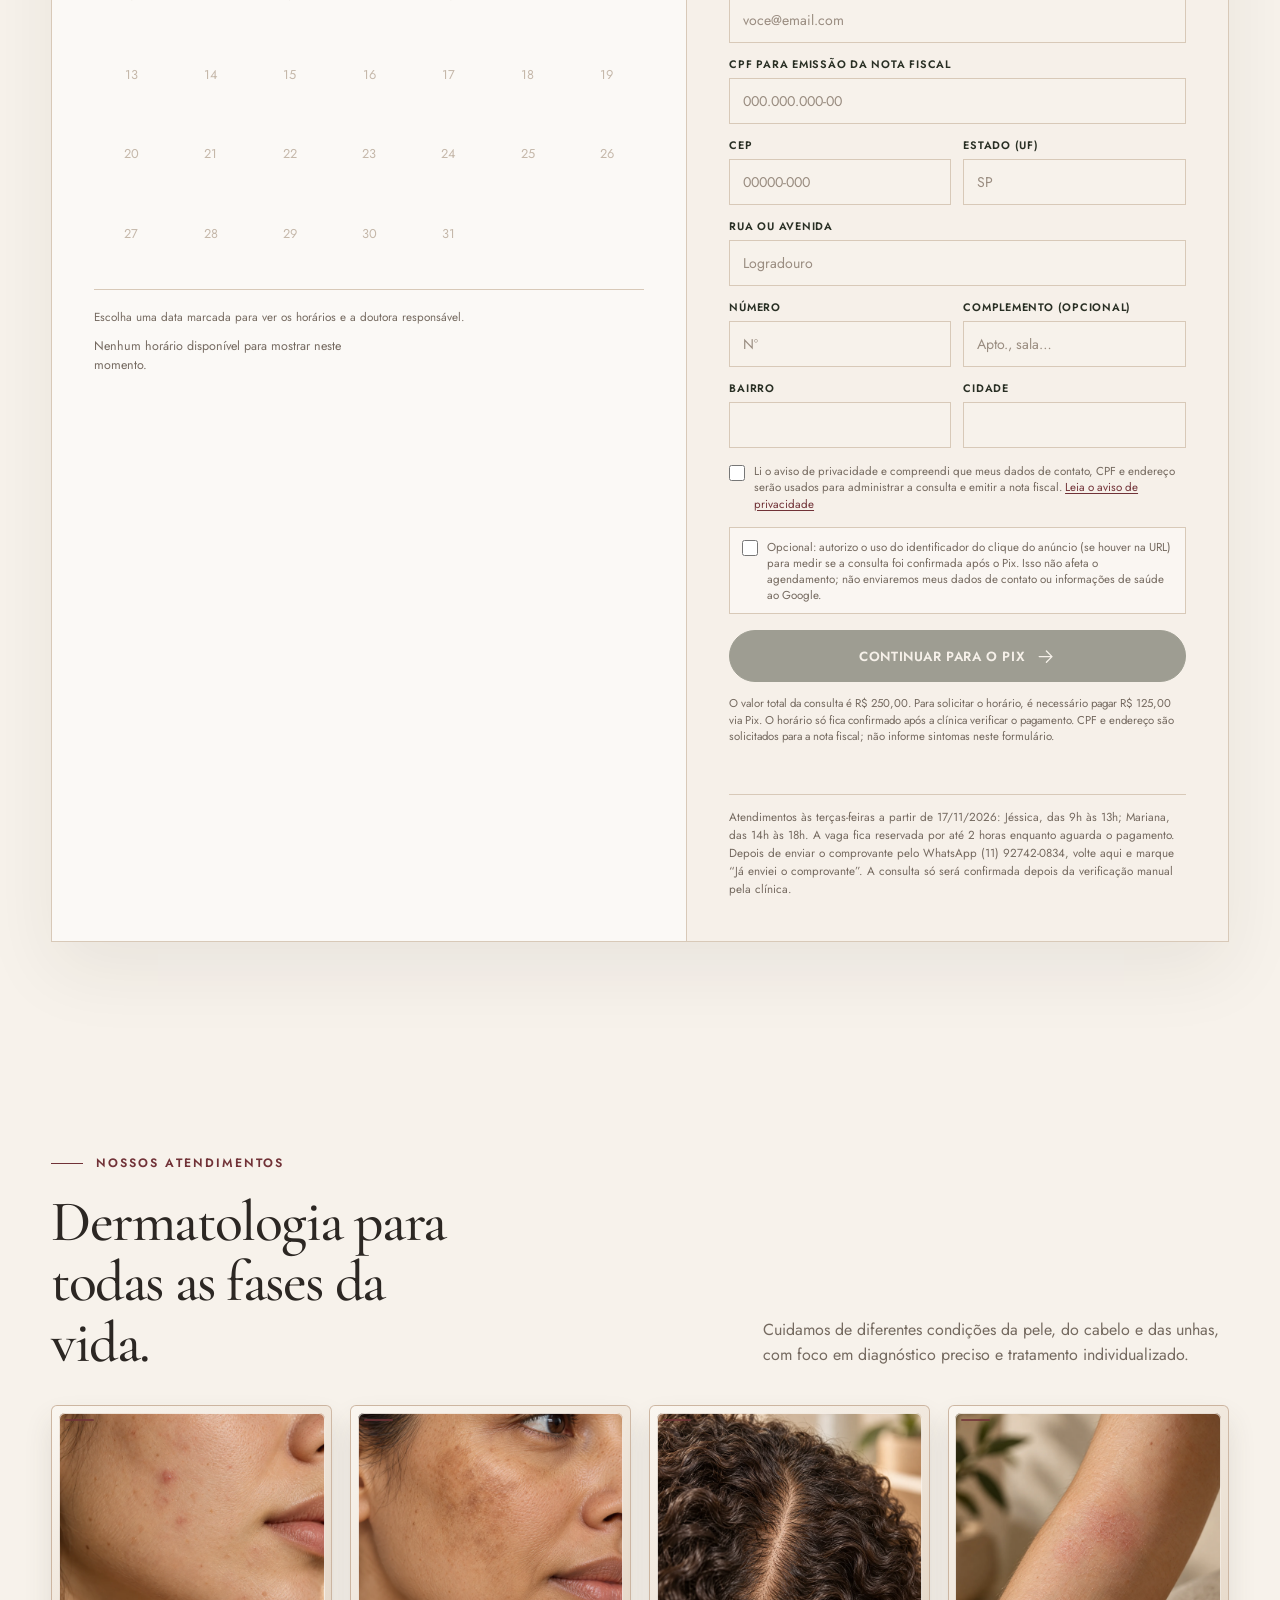
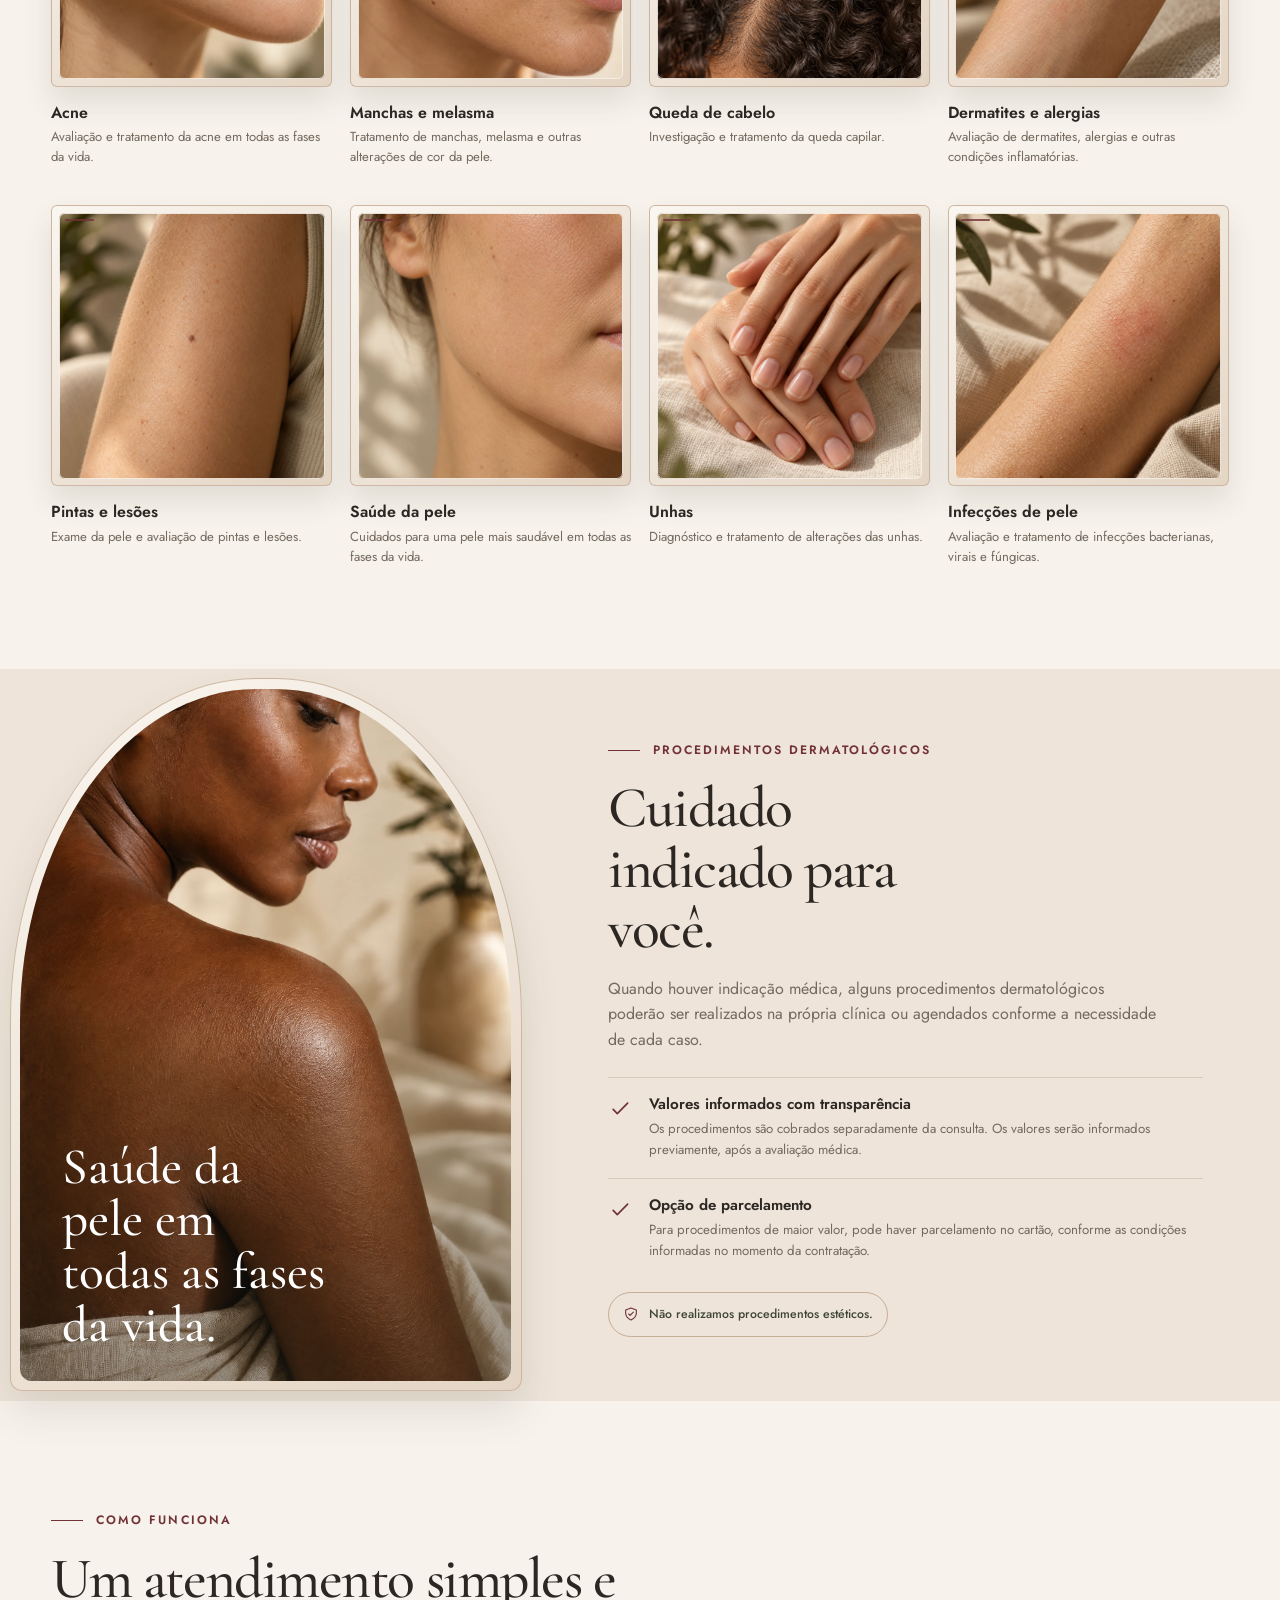
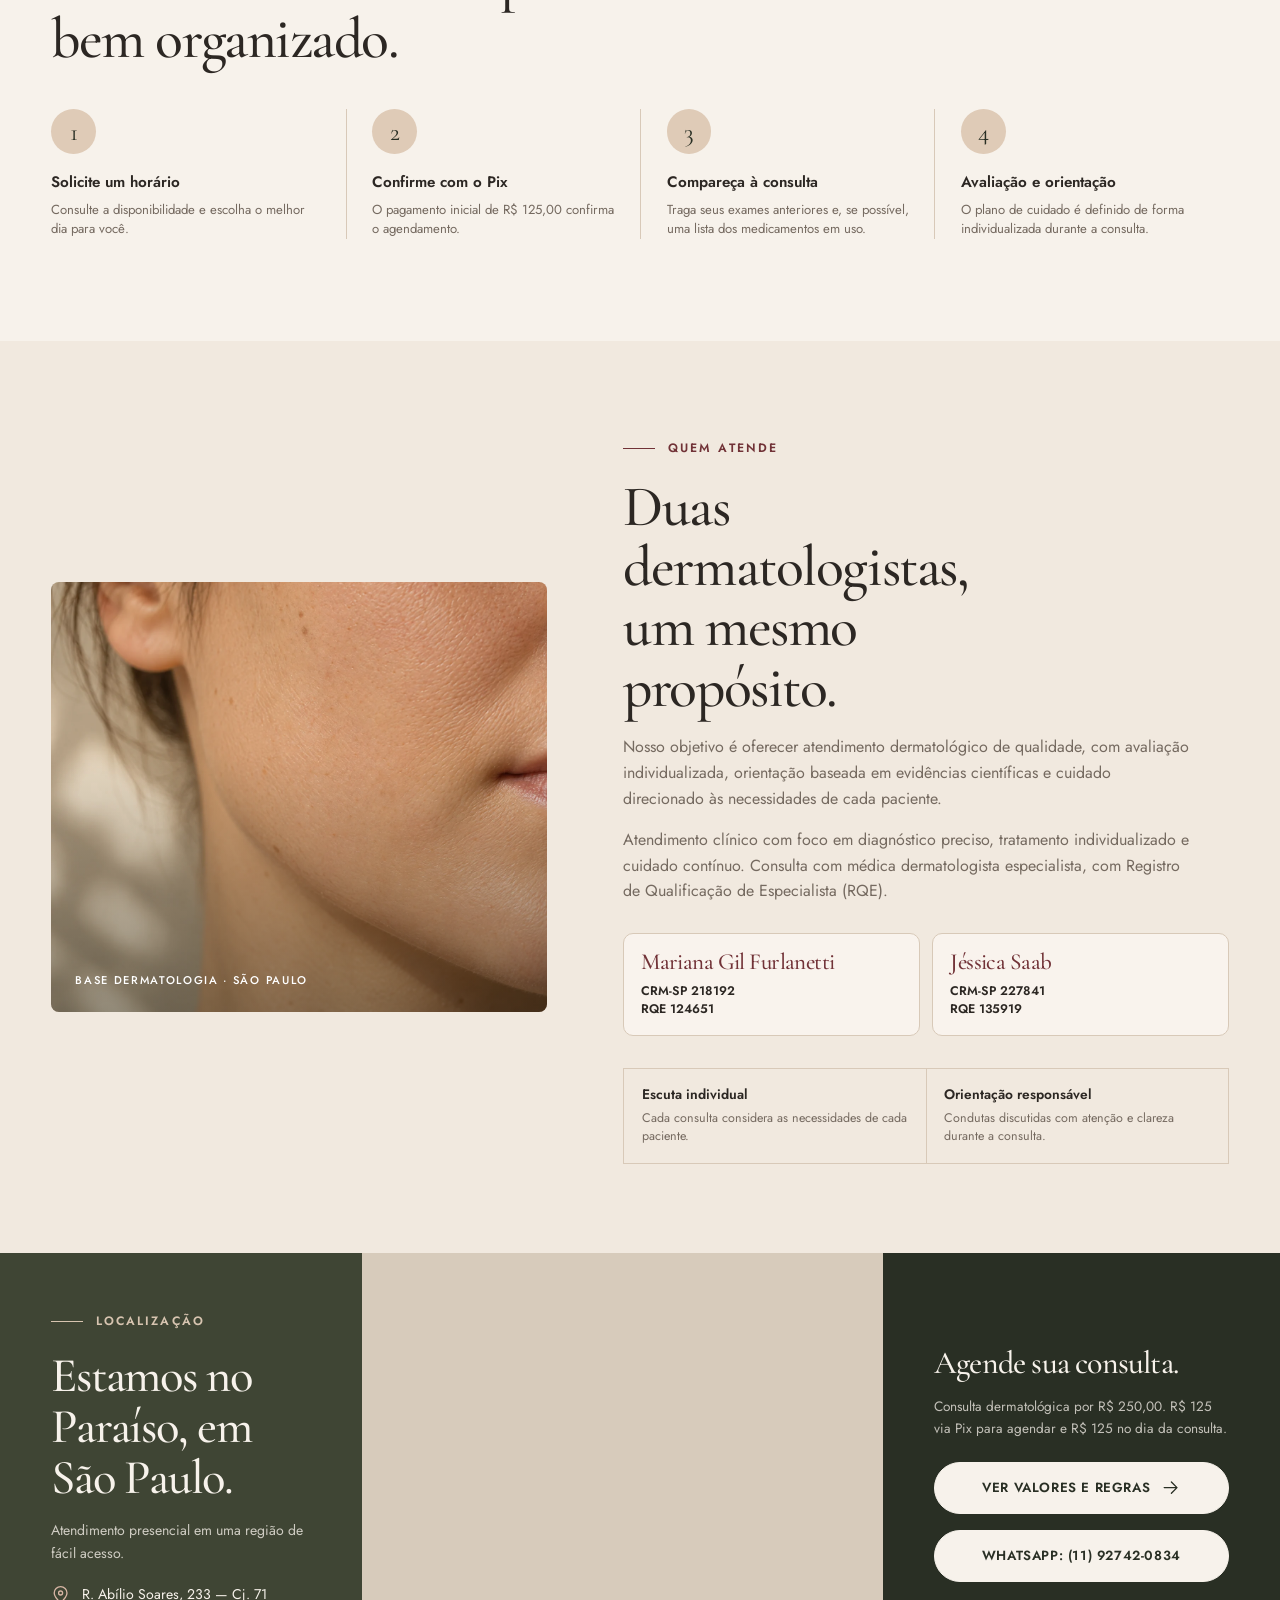
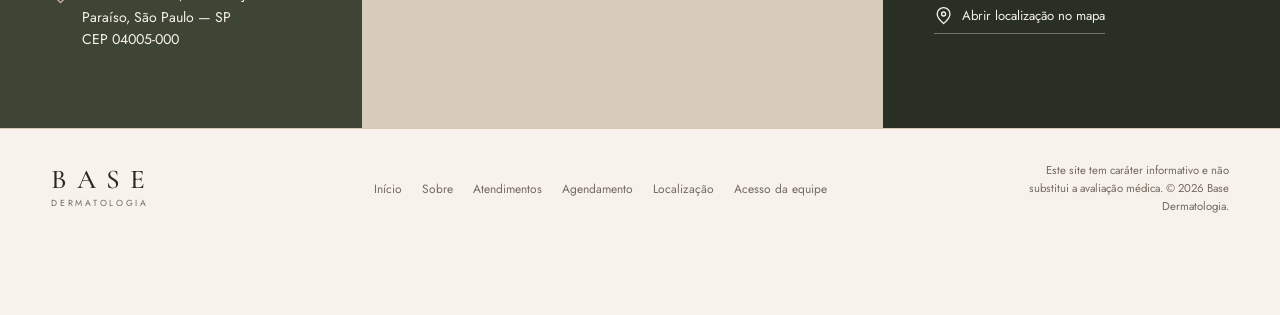
==== commit 6430d227: "Add Google Ads tracking for Pix receipt WhatsApp click Co-authored-by: Manus <dev-agent@manus.ai>" ====
--- a/index.html
+++ b/index.html
@@ -50,6 +50,14 @@
     @media(max-width:360px){.mobile-booking{gap:.5rem;padding-inline:.75rem}.mobile-booking-copy span{font-size:.6rem}.mobile-booking-copy strong{font-size:1.35rem}.mobile-booking-actions{gap:.3rem}.mobile-booking-actions .btn{padding-inline:.45rem;font-size:.61rem}}
     @media(prefers-reduced-motion:reduce){*,*::before,*::after{scroll-behavior:auto!important;animation-duration:.01ms!important;animation-iteration-count:1!important;transition-duration:.01ms!important}}
   </style>
+  <!-- Google tag (gtag.js) — Google Ads -->
+  <script async src="https://www.googletagmanager.com/gtag/js?id=AW-18490439152"></script>
+  <script>
+    window.dataLayer = window.dataLayer || [];
+    function gtag(){dataLayer.push(arguments);}
+    gtag('js', new Date());
+    gtag('config', 'AW-18490439152');
+  </script>
 </head>
 <body>
   <svg class="sr-only" aria-hidden="true" xmlns="http://www.w3.org/2000/svg">
